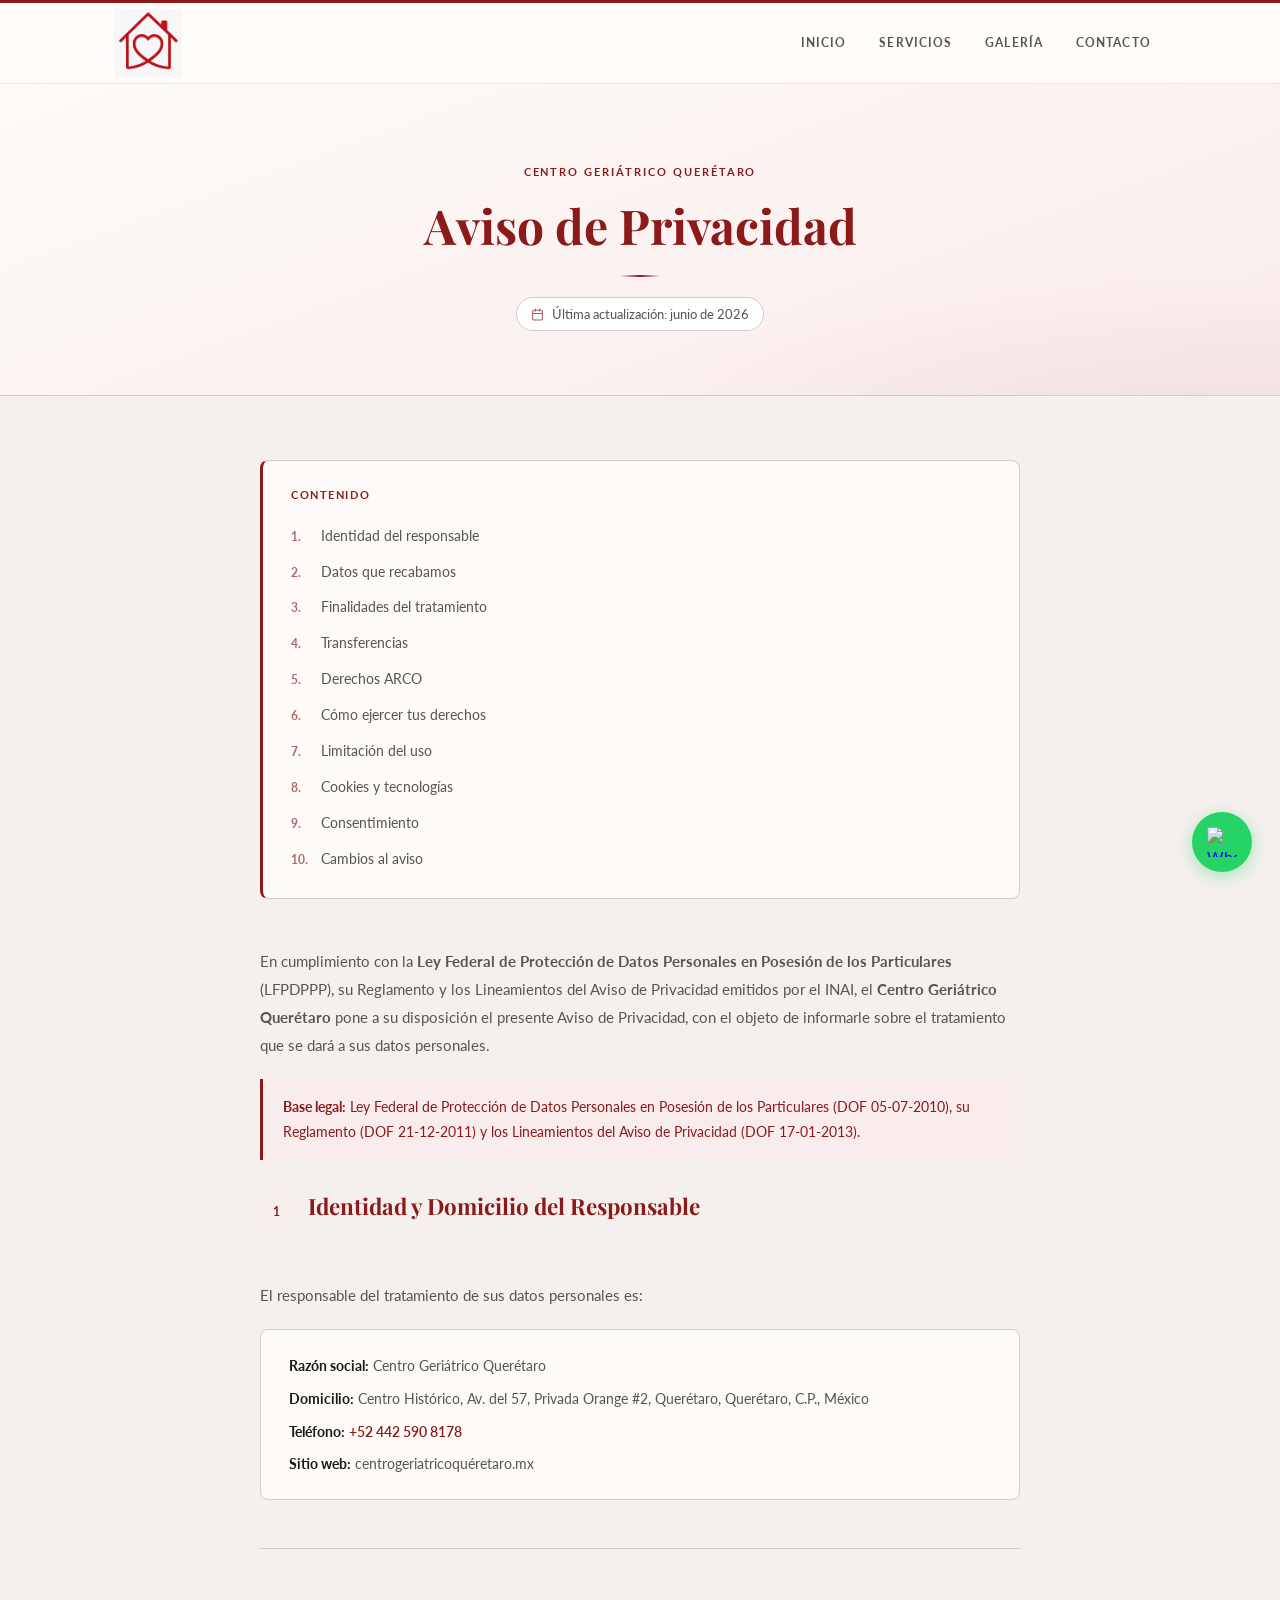
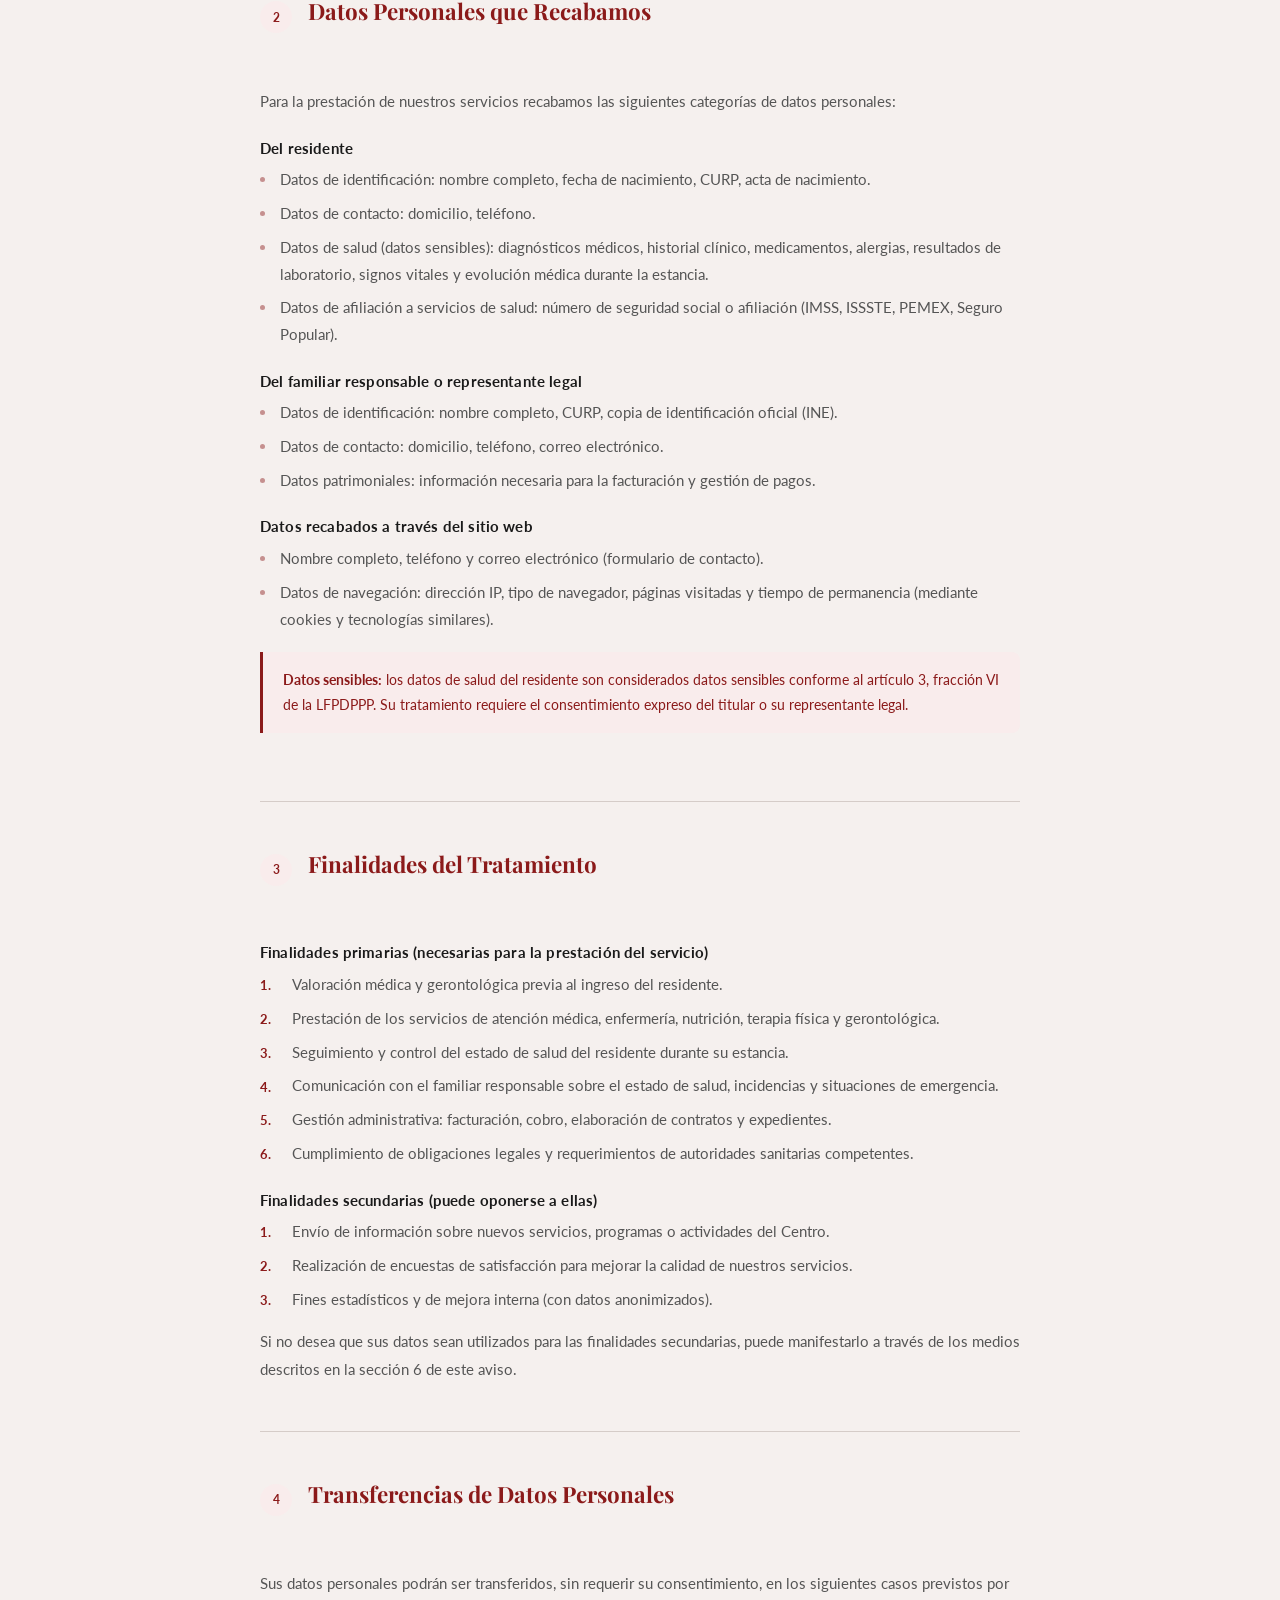
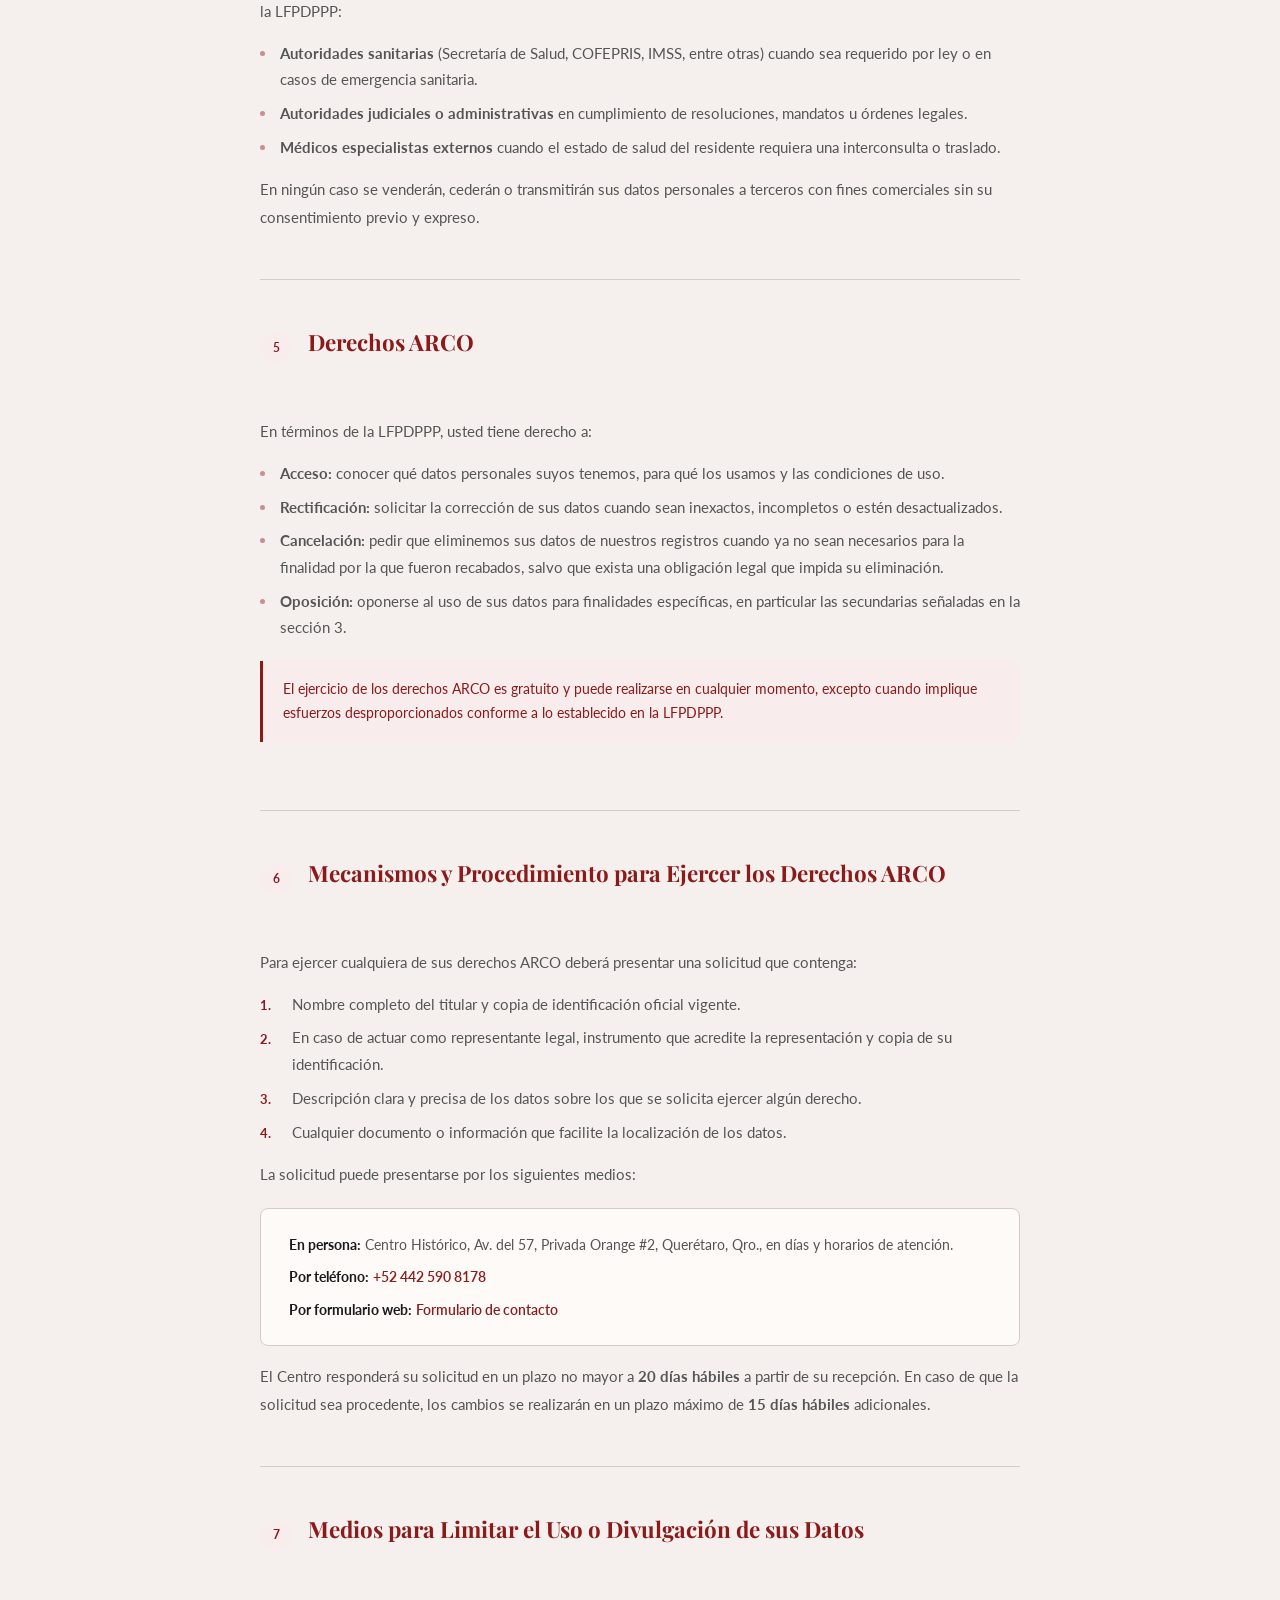
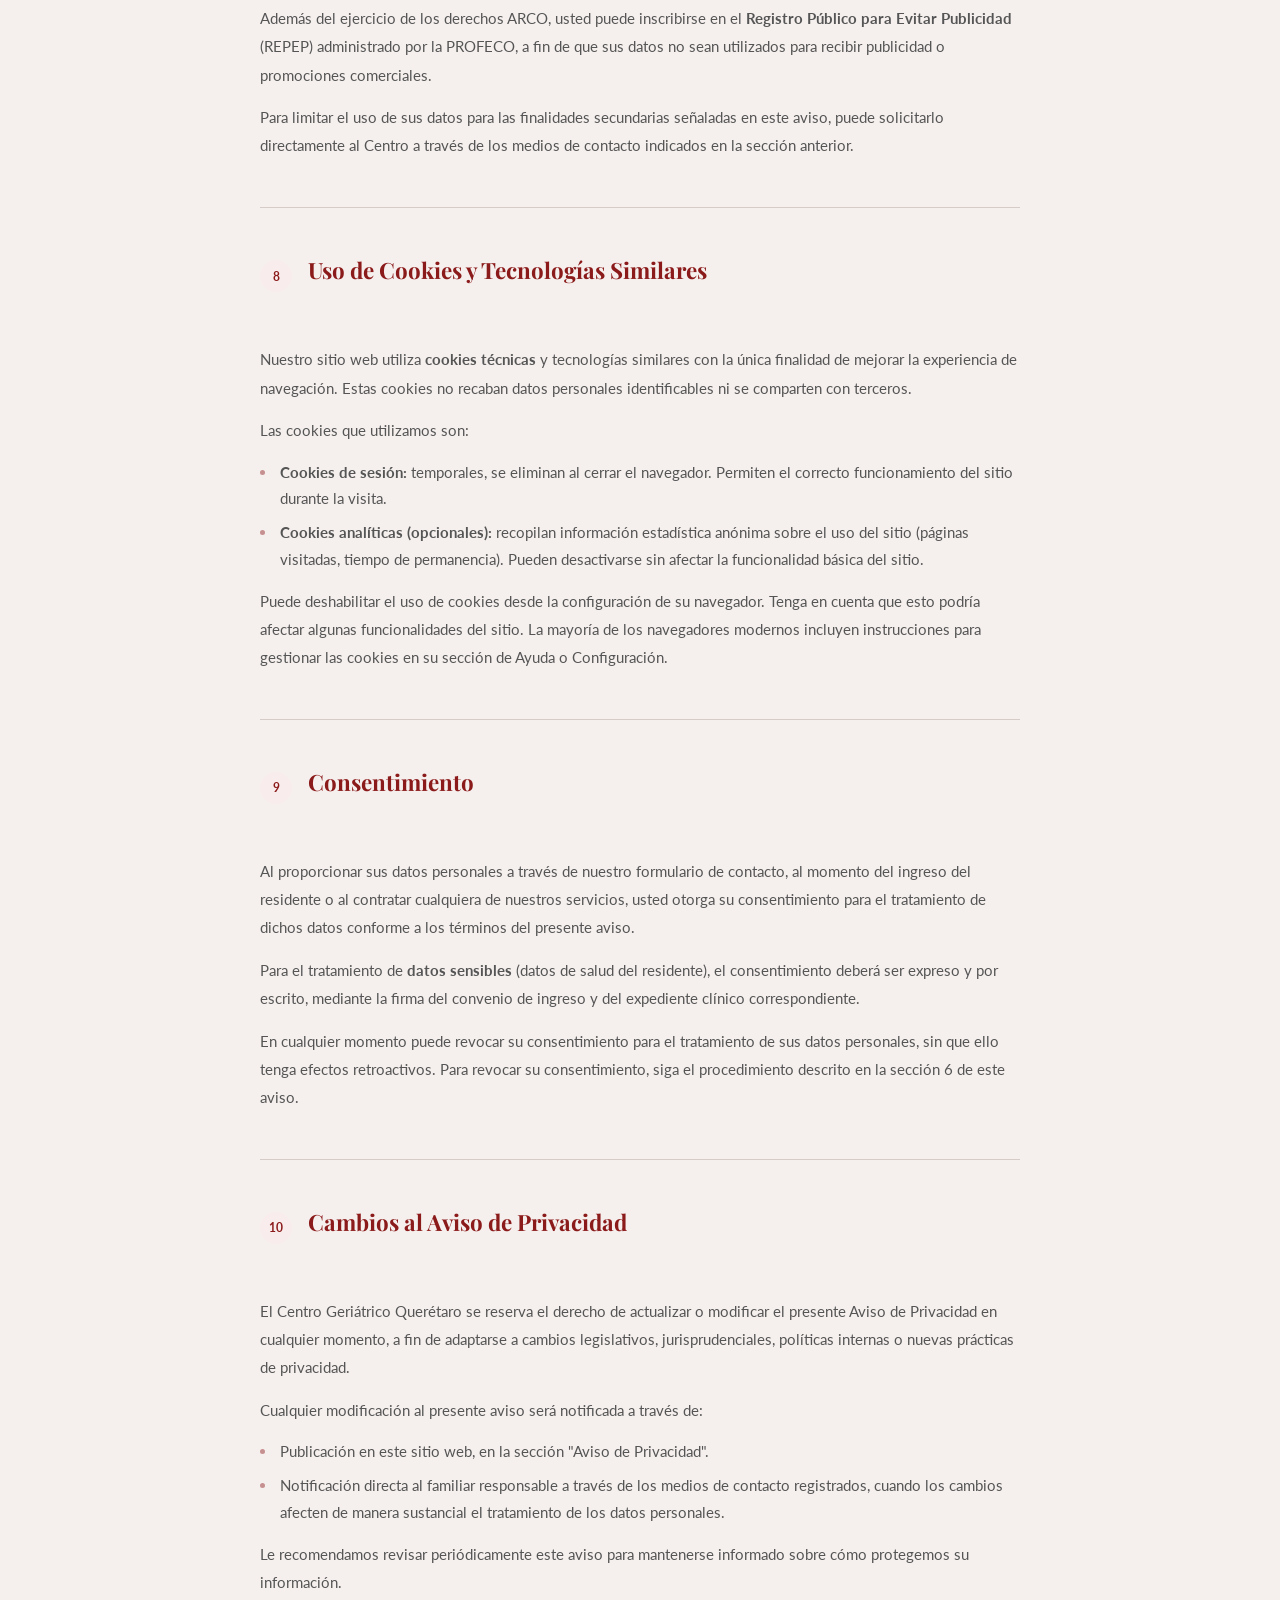
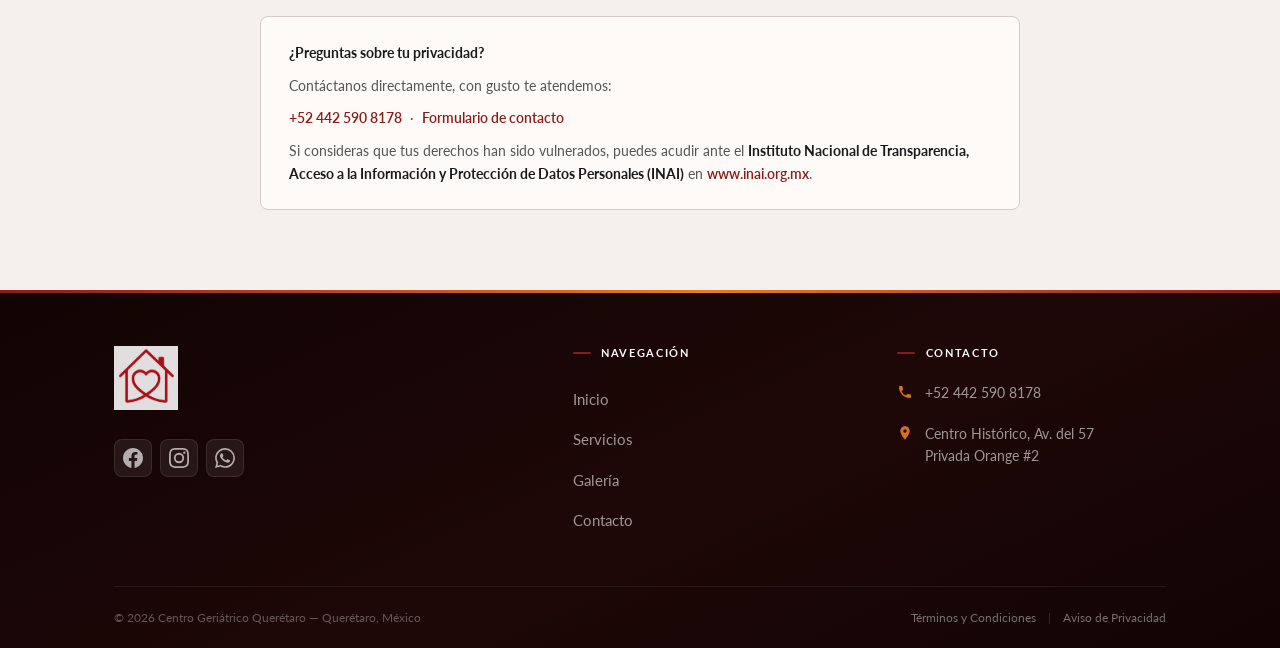
==== aviso-privacidad.html @ 03a0b462 "Segunda versión de página web para CGQ" ====
<!DOCTYPE html>
<html lang="es">
<head>
  <meta charset="UTF-8" />
  <meta name="viewport" content="width=device-width, initial-scale=1.0" />
  <title>Aviso de Privacidad | Centro Geriátrico Querétaro</title>
  <link rel="preconnect" href="https://fonts.googleapis.com">
  <link href="https://fonts.googleapis.com/css2?family=Playfair+Display:wght@400;600;700&family=Lato:wght@300;400;700&display=swap" rel="stylesheet">
  <link rel="stylesheet" href="css/styles.css" />
  <link rel="stylesheet" href="css/legal.css" />
</head>
<body>

  <!-- HEADER -->
  <header class="header">
    <div class="container">
      <a href="index.html" class="nav-logo">
        <img src="img/logo.png" alt="Centro Geriátrico Querétaro" height="68">
      </a>
      <nav class="nav">
        <ul>
          <li><a href="index.html">Inicio</a></li>
          <li><a href="servicios.html">Servicios</a></li>
          <li><a href="galeria.html">Galería</a></li>
          <li><a href="contacto.html">Contacto</a></li>
        </ul>
      </nav>
    </div>
  </header>

  <!-- MAIN -->
  <main>

    <!-- HERO -->
    <section class="legal-hero">
      <p class="legal-hero-eyebrow">Centro Geriátrico Querétaro</p>
      <h1 class="legal-hero-title">Aviso de Privacidad</h1>
      <div class="legal-hero-divider" aria-hidden="true"></div>
      <span class="legal-hero-meta">
        <svg viewBox="0 0 24 24" fill="none" stroke="currentColor" stroke-width="2" stroke-linecap="round" stroke-linejoin="round" width="13" height="13" aria-hidden="true"><rect x="3" y="4" width="18" height="18" rx="2"/><path d="M16 2v4M8 2v4M3 10h18"/></svg>
        Última actualización: junio de 2026
      </span>
    </section>

    <!-- CONTENIDO -->
    <section class="legal-content">
      <div class="legal-container">

        <!-- Tabla de contenidos -->
        <nav class="legal-toc" aria-label="Tabla de contenidos">
          <p class="legal-toc-title">Contenido</p>
          <ol class="legal-toc-list">
            <li><a href="#ap-1"><span class="legal-toc-num">1.</span> Identidad del responsable</a></li>
            <li><a href="#ap-2"><span class="legal-toc-num">2.</span> Datos que recabamos</a></li>
            <li><a href="#ap-3"><span class="legal-toc-num">3.</span> Finalidades del tratamiento</a></li>
            <li><a href="#ap-4"><span class="legal-toc-num">4.</span> Transferencias</a></li>
            <li><a href="#ap-5"><span class="legal-toc-num">5.</span> Derechos ARCO</a></li>
            <li><a href="#ap-6"><span class="legal-toc-num">6.</span> Cómo ejercer tus derechos</a></li>
            <li><a href="#ap-7"><span class="legal-toc-num">7.</span> Limitación del uso</a></li>
            <li><a href="#ap-8"><span class="legal-toc-num">8.</span> Cookies y tecnologías</a></li>
            <li><a href="#ap-9"><span class="legal-toc-num">9.</span> Consentimiento</a></li>
            <li><a href="#ap-10"><span class="legal-toc-num">10.</span> Cambios al aviso</a></li>
          </ol>
        </nav>

        <!-- Introducción -->
        <div class="legal-section" style="border-bottom: none; margin-bottom: 2rem; padding-bottom: 0;">
          <p class="legal-p">En cumplimiento con la <strong>Ley Federal de Protección de Datos Personales en Posesión de los Particulares</strong> (LFPDPPP), su Reglamento y los Lineamientos del Aviso de Privacidad emitidos por el INAI, el <strong>Centro Geriátrico Querétaro</strong> pone a su disposición el presente Aviso de Privacidad, con el objeto de informarle sobre el tratamiento que se dará a sus datos personales.</p>
          <div class="legal-highlight">
            <p><strong>Base legal:</strong> Ley Federal de Protección de Datos Personales en Posesión de los Particulares (DOF 05-07-2010), su Reglamento (DOF 21-12-2011) y los Lineamientos del Aviso de Privacidad (DOF 17-01-2013).</p>
          </div>
        </div>

        <!-- 1. Identidad del responsable -->
        <article class="legal-section" id="ap-1">
          <div class="legal-section-header">
            <span class="legal-section-num" aria-hidden="true">1</span>
            <h2 class="legal-h2">Identidad y Domicilio del Responsable</h2>
          </div>
          <p class="legal-p">El responsable del tratamiento de sus datos personales es:</p>
          <div class="legal-contact-box">
            <p><strong>Razón social:</strong> Centro Geriátrico Querétaro</p>
            <p><strong>Domicilio:</strong> Centro Histórico, Av. del 57, Privada Orange #2, Querétaro, Querétaro, C.P., México</p>
            <p><strong>Teléfono:</strong> <a href="tel:+5214425908178">+52 442 590 8178</a></p>
            <p><strong>Sitio web:</strong> centrogeriatricoquéretaro.mx</p>
          </div>
        </article>

        <!-- 2. Datos que recabamos -->
        <article class="legal-section" id="ap-2">
          <div class="legal-section-header">
            <span class="legal-section-num" aria-hidden="true">2</span>
            <h2 class="legal-h2">Datos Personales que Recabamos</h2>
          </div>
          <p class="legal-p">Para la prestación de nuestros servicios recabamos las siguientes categorías de datos personales:</p>

          <h3 class="legal-h3">Del residente</h3>
          <ul class="legal-ul">
            <li>Datos de identificación: nombre completo, fecha de nacimiento, CURP, acta de nacimiento.</li>
            <li>Datos de contacto: domicilio, teléfono.</li>
            <li>Datos de salud (datos sensibles): diagnósticos médicos, historial clínico, medicamentos, alergias, resultados de laboratorio, signos vitales y evolución médica durante la estancia.</li>
            <li>Datos de afiliación a servicios de salud: número de seguridad social o afiliación (IMSS, ISSSTE, PEMEX, Seguro Popular).</li>
          </ul>

          <h3 class="legal-h3">Del familiar responsable o representante legal</h3>
          <ul class="legal-ul">
            <li>Datos de identificación: nombre completo, CURP, copia de identificación oficial (INE).</li>
            <li>Datos de contacto: domicilio, teléfono, correo electrónico.</li>
            <li>Datos patrimoniales: información necesaria para la facturación y gestión de pagos.</li>
          </ul>

          <h3 class="legal-h3">Datos recabados a través del sitio web</h3>
          <ul class="legal-ul">
            <li>Nombre completo, teléfono y correo electrónico (formulario de contacto).</li>
            <li>Datos de navegación: dirección IP, tipo de navegador, páginas visitadas y tiempo de permanencia (mediante cookies y tecnologías similares).</li>
          </ul>

          <div class="legal-highlight">
            <p><strong>Datos sensibles:</strong> los datos de salud del residente son considerados datos sensibles conforme al artículo 3, fracción VI de la LFPDPPP. Su tratamiento requiere el consentimiento expreso del titular o su representante legal.</p>
          </div>
        </article>

        <!-- 3. Finalidades del tratamiento -->
        <article class="legal-section" id="ap-3">
          <div class="legal-section-header">
            <span class="legal-section-num" aria-hidden="true">3</span>
            <h2 class="legal-h2">Finalidades del Tratamiento</h2>
          </div>
          <h3 class="legal-h3">Finalidades primarias (necesarias para la prestación del servicio)</h3>
          <ol class="legal-ol">
            <li>Valoración médica y gerontológica previa al ingreso del residente.</li>
            <li>Prestación de los servicios de atención médica, enfermería, nutrición, terapia física y gerontológica.</li>
            <li>Seguimiento y control del estado de salud del residente durante su estancia.</li>
            <li>Comunicación con el familiar responsable sobre el estado de salud, incidencias y situaciones de emergencia.</li>
            <li>Gestión administrativa: facturación, cobro, elaboración de contratos y expedientes.</li>
            <li>Cumplimiento de obligaciones legales y requerimientos de autoridades sanitarias competentes.</li>
          </ol>

          <h3 class="legal-h3">Finalidades secundarias (puede oponerse a ellas)</h3>
          <ol class="legal-ol">
            <li>Envío de información sobre nuevos servicios, programas o actividades del Centro.</li>
            <li>Realización de encuestas de satisfacción para mejorar la calidad de nuestros servicios.</li>
            <li>Fines estadísticos y de mejora interna (con datos anonimizados).</li>
          </ol>
          <p class="legal-p">Si no desea que sus datos sean utilizados para las finalidades secundarias, puede manifestarlo a través de los medios descritos en la sección 6 de este aviso.</p>
        </article>

        <!-- 4. Transferencias -->
        <article class="legal-section" id="ap-4">
          <div class="legal-section-header">
            <span class="legal-section-num" aria-hidden="true">4</span>
            <h2 class="legal-h2">Transferencias de Datos Personales</h2>
          </div>
          <p class="legal-p">Sus datos personales podrán ser transferidos, sin requerir su consentimiento, en los siguientes casos previstos por la LFPDPPP:</p>
          <ul class="legal-ul">
            <li><strong>Autoridades sanitarias</strong> (Secretaría de Salud, COFEPRIS, IMSS, entre otras) cuando sea requerido por ley o en casos de emergencia sanitaria.</li>
            <li><strong>Autoridades judiciales o administrativas</strong> en cumplimiento de resoluciones, mandatos u órdenes legales.</li>
            <li><strong>Médicos especialistas externos</strong> cuando el estado de salud del residente requiera una interconsulta o traslado.</li>
          </ul>
          <p class="legal-p">En ningún caso se venderán, cederán o transmitirán sus datos personales a terceros con fines comerciales sin su consentimiento previo y expreso.</p>
        </article>

        <!-- 5. Derechos ARCO -->
        <article class="legal-section" id="ap-5">
          <div class="legal-section-header">
            <span class="legal-section-num" aria-hidden="true">5</span>
            <h2 class="legal-h2">Derechos ARCO</h2>
          </div>
          <p class="legal-p">En términos de la LFPDPPP, usted tiene derecho a:</p>
          <ul class="legal-ul">
            <li><strong>Acceso:</strong> conocer qué datos personales suyos tenemos, para qué los usamos y las condiciones de uso.</li>
            <li><strong>Rectificación:</strong> solicitar la corrección de sus datos cuando sean inexactos, incompletos o estén desactualizados.</li>
            <li><strong>Cancelación:</strong> pedir que eliminemos sus datos de nuestros registros cuando ya no sean necesarios para la finalidad por la que fueron recabados, salvo que exista una obligación legal que impida su eliminación.</li>
            <li><strong>Oposición:</strong> oponerse al uso de sus datos para finalidades específicas, en particular las secundarias señaladas en la sección 3.</li>
          </ul>
          <div class="legal-highlight">
            <p>El ejercicio de los derechos ARCO es gratuito y puede realizarse en cualquier momento, excepto cuando implique esfuerzos desproporcionados conforme a lo establecido en la LFPDPPP.</p>
          </div>
        </article>

        <!-- 6. Cómo ejercer tus derechos -->
        <article class="legal-section" id="ap-6">
          <div class="legal-section-header">
            <span class="legal-section-num" aria-hidden="true">6</span>
            <h2 class="legal-h2">Mecanismos y Procedimiento para Ejercer los Derechos ARCO</h2>
          </div>
          <p class="legal-p">Para ejercer cualquiera de sus derechos ARCO deberá presentar una solicitud que contenga:</p>
          <ol class="legal-ol">
            <li>Nombre completo del titular y copia de identificación oficial vigente.</li>
            <li>En caso de actuar como representante legal, instrumento que acredite la representación y copia de su identificación.</li>
            <li>Descripción clara y precisa de los datos sobre los que se solicita ejercer algún derecho.</li>
            <li>Cualquier documento o información que facilite la localización de los datos.</li>
          </ol>
          <p class="legal-p">La solicitud puede presentarse por los siguientes medios:</p>
          <div class="legal-contact-box">
            <p><strong>En persona:</strong> Centro Histórico, Av. del 57, Privada Orange #2, Querétaro, Qro., en días y horarios de atención.</p>
            <p><strong>Por teléfono:</strong> <a href="tel:+5214425908178">+52 442 590 8178</a></p>
            <p><strong>Por formulario web:</strong> <a href="contacto.html">Formulario de contacto</a></p>
          </div>
          <p class="legal-p" style="margin-top: 1rem;">El Centro responderá su solicitud en un plazo no mayor a <strong>20 días hábiles</strong> a partir de su recepción. En caso de que la solicitud sea procedente, los cambios se realizarán en un plazo máximo de <strong>15 días hábiles</strong> adicionales.</p>
        </article>

        <!-- 7. Limitación del uso -->
        <article class="legal-section" id="ap-7">
          <div class="legal-section-header">
            <span class="legal-section-num" aria-hidden="true">7</span>
            <h2 class="legal-h2">Medios para Limitar el Uso o Divulgación de sus Datos</h2>
          </div>
          <p class="legal-p">Además del ejercicio de los derechos ARCO, usted puede inscribirse en el <strong>Registro Público para Evitar Publicidad</strong> (REPEP) administrado por la PROFECO, a fin de que sus datos no sean utilizados para recibir publicidad o promociones comerciales.</p>
          <p class="legal-p">Para limitar el uso de sus datos para las finalidades secundarias señaladas en este aviso, puede solicitarlo directamente al Centro a través de los medios de contacto indicados en la sección anterior.</p>
        </article>

        <!-- 8. Cookies y tecnologías -->
        <article class="legal-section" id="ap-8">
          <div class="legal-section-header">
            <span class="legal-section-num" aria-hidden="true">8</span>
            <h2 class="legal-h2">Uso de Cookies y Tecnologías Similares</h2>
          </div>
          <p class="legal-p">Nuestro sitio web utiliza <strong>cookies técnicas</strong> y tecnologías similares con la única finalidad de mejorar la experiencia de navegación. Estas cookies no recaban datos personales identificables ni se comparten con terceros.</p>
          <p class="legal-p">Las cookies que utilizamos son:</p>
          <ul class="legal-ul">
            <li><strong>Cookies de sesión:</strong> temporales, se eliminan al cerrar el navegador. Permiten el correcto funcionamiento del sitio durante la visita.</li>
            <li><strong>Cookies analíticas (opcionales):</strong> recopilan información estadística anónima sobre el uso del sitio (páginas visitadas, tiempo de permanencia). Pueden desactivarse sin afectar la funcionalidad básica del sitio.</li>
          </ul>
          <p class="legal-p">Puede deshabilitar el uso de cookies desde la configuración de su navegador. Tenga en cuenta que esto podría afectar algunas funcionalidades del sitio. La mayoría de los navegadores modernos incluyen instrucciones para gestionar las cookies en su sección de Ayuda o Configuración.</p>
        </article>

        <!-- 9. Consentimiento -->
        <article class="legal-section" id="ap-9">
          <div class="legal-section-header">
            <span class="legal-section-num" aria-hidden="true">9</span>
            <h2 class="legal-h2">Consentimiento</h2>
          </div>
          <p class="legal-p">Al proporcionar sus datos personales a través de nuestro formulario de contacto, al momento del ingreso del residente o al contratar cualquiera de nuestros servicios, usted otorga su consentimiento para el tratamiento de dichos datos conforme a los términos del presente aviso.</p>
          <p class="legal-p">Para el tratamiento de <strong>datos sensibles</strong> (datos de salud del residente), el consentimiento deberá ser expreso y por escrito, mediante la firma del convenio de ingreso y del expediente clínico correspondiente.</p>
          <p class="legal-p">En cualquier momento puede revocar su consentimiento para el tratamiento de sus datos personales, sin que ello tenga efectos retroactivos. Para revocar su consentimiento, siga el procedimiento descrito en la sección 6 de este aviso.</p>
        </article>

        <!-- 10. Cambios al aviso -->
        <article class="legal-section" id="ap-10">
          <div class="legal-section-header">
            <span class="legal-section-num" aria-hidden="true">10</span>
            <h2 class="legal-h2">Cambios al Aviso de Privacidad</h2>
          </div>
          <p class="legal-p">El Centro Geriátrico Querétaro se reserva el derecho de actualizar o modificar el presente Aviso de Privacidad en cualquier momento, a fin de adaptarse a cambios legislativos, jurisprudenciales, políticas internas o nuevas prácticas de privacidad.</p>
          <p class="legal-p">Cualquier modificación al presente aviso será notificada a través de:</p>
          <ul class="legal-ul">
            <li>Publicación en este sitio web, en la sección "Aviso de Privacidad".</li>
            <li>Notificación directa al familiar responsable a través de los medios de contacto registrados, cuando los cambios afecten de manera sustancial el tratamiento de los datos personales.</li>
          </ul>
          <p class="legal-p">Le recomendamos revisar periódicamente este aviso para mantenerse informado sobre cómo protegemos su información.</p>
          <div class="legal-contact-box">
            <p><strong>¿Preguntas sobre tu privacidad?</strong></p>
            <p>Contáctanos directamente, con gusto te atendemos:</p>
            <p>
              <a href="tel:+5214425908178">+52 442 590 8178</a> &nbsp;·&nbsp;
              <a href="contacto.html">Formulario de contacto</a>
            </p>
            <p>Si consideras que tus derechos han sido vulnerados, puedes acudir ante el <strong>Instituto Nacional de Transparencia, Acceso a la Información y Protección de Datos Personales (INAI)</strong> en <a href="https://www.inai.org.mx" target="_blank" rel="noopener">www.inai.org.mx</a>.</p>
          </div>
        </article>

      </div>
    </section>

  </main>

  <!-- FOOTER -->
  <footer class="footer">
    <div class="container">
      <div class="footer-grid">

        <!-- Logo y redes sociales -->
        <div class="footer-col footer-brand">
          <a href="index.html" class="footer-logo-link">
            <img src="img/logo.png" alt="Centro Geriátrico Querétaro" height="64">
          </a>
          <div class="footer-social">
            <a href="https://www.facebook.com/people/Centro-Geriatrico-Quer%C3%A9taro/100082821207670/" class="footer-social-link" aria-label="Facebook" target="_blank" rel="noopener">
              <svg viewBox="0 0 24 24" fill="currentColor" width="20" height="20" aria-hidden="true"><path d="M24 12.073c0-6.627-5.373-12-12-12s-12 5.373-12 12c0 5.99 4.388 10.954 10.125 11.854v-8.385H7.078v-3.47h3.047V9.43c0-3.007 1.792-4.669 4.533-4.669 1.312 0 2.686.235 2.686.235v2.953H15.83c-1.491 0-1.956.925-1.956 1.874v2.25h3.328l-.532 3.47h-2.796v8.385C19.612 23.027 24 18.062 24 12.073z"/></svg>
            </a>
            <a href="https://www.instagram.com/centro_geriatrico_qro" class="footer-social-link" aria-label="Instagram" target="_blank" rel="noopener">
              <svg viewBox="0 0 24 24" fill="currentColor" width="20" height="20" aria-hidden="true"><path d="M12 2.163c3.204 0 3.584.012 4.85.07 3.252.148 4.771 1.691 4.919 4.919.058 1.265.069 1.645.069 4.849 0 3.205-.012 3.584-.069 4.849-.149 3.225-1.664 4.771-4.919 4.919-1.266.058-1.644.07-4.85.07-3.204 0-3.584-.012-4.849-.07-3.26-.149-4.771-1.699-4.919-4.92-.058-1.265-.07-1.644-.07-4.849 0-3.204.013-3.583.07-4.849.149-3.227 1.664-4.771 4.919-4.919 1.266-.057 1.645-.069 4.849-.069zM12 0C8.741 0 8.333.014 7.053.072 2.695.272.273 2.69.073 7.052.014 8.333 0 8.741 0 12c0 3.259.014 3.668.072 4.948.2 4.358 2.618 6.78 6.98 6.98C8.333 23.986 8.741 24 12 24c3.259 0 3.668-.014 4.948-.072 4.354-.2 6.782-2.618 6.979-6.98.059-1.28.073-1.689.073-4.948 0-3.259-.014-3.667-.072-4.947-.196-4.354-2.617-6.78-6.979-6.98C15.668.014 15.259 0 12 0zm0 5.838a6.162 6.162 0 100 12.324 6.162 6.162 0 000-12.324zM12 16a4 4 0 110-8 4 4 0 010 8zm6.406-11.845a1.44 1.44 0 100 2.881 1.44 1.44 0 000-2.881z"/></svg>
            </a>
            <a href="https://wa.me/5214425908178" class="footer-social-link" aria-label="WhatsApp" target="_blank" rel="noopener">
              <svg viewBox="0 0 24 24" fill="currentColor" width="20" height="20" aria-hidden="true"><path d="M17.472 14.382c-.297-.149-1.758-.867-2.03-.967-.273-.099-.471-.148-.67.15-.197.297-.767.966-.94 1.164-.173.199-.347.223-.644.075-.297-.15-1.255-.463-2.39-1.475-.883-.788-1.48-1.761-1.653-2.059-.173-.297-.018-.458.13-.606.134-.133.298-.347.446-.52.149-.174.198-.298.298-.497.099-.198.05-.371-.025-.52-.075-.149-.669-1.612-.916-2.207-.242-.579-.487-.5-.669-.51-.173-.008-.371-.01-.57-.01-.198 0-.52.074-.792.372-.272.297-1.04 1.016-1.04 2.479 0 1.462 1.065 2.875 1.213 3.074.149.198 2.096 3.2 5.077 4.487.709.306 1.262.489 1.694.625.712.227 1.36.195 1.871.118.571-.085 1.758-.719 2.006-1.413.248-.694.248-1.289.173-1.413-.074-.124-.272-.198-.57-.347m-5.421 7.403h-.004a9.87 9.87 0 01-5.031-1.378l-.361-.214-3.741.982.998-3.648-.235-.374a9.86 9.86 0 01-1.51-5.26c.001-5.45 4.436-9.884 9.888-9.884 2.64 0 5.122 1.03 6.988 2.898a9.825 9.825 0 012.893 6.994c-.003 5.45-4.437 9.884-9.885 9.884m8.413-18.297A11.815 11.815 0 0012.05 0C5.495 0 .16 5.335.157 11.892c0 2.096.547 4.142 1.588 5.945L.057 24l6.305-1.654a11.882 11.882 0 005.683 1.448h.005c6.554 0 11.89-5.335 11.893-11.893a11.821 11.821 0 00-3.48-8.413z"/></svg>
            </a>
          </div>
        </div>

        <!-- Navegación -->
        <div class="footer-col">
          <h4 class="footer-heading">Navegación</h4>
          <ul class="footer-nav-list">
            <li><a href="index.html">Inicio</a></li>
            <li><a href="servicios.html">Servicios</a></li>
            <li><a href="galeria.html">Galería</a></li>
            <li><a href="contacto.html">Contacto</a></li>
          </ul>
        </div>

        <!-- Contacto -->
        <div class="footer-col">
          <h4 class="footer-heading">Contacto</h4>
          <ul class="footer-contact-list">
            <li>
              <svg viewBox="0 0 24 24" fill="currentColor" width="16" height="16" aria-hidden="true"><path d="M6.62 10.79c1.44 2.83 3.76 5.14 6.59 6.59l2.2-2.2c.27-.27.67-.36 1.02-.24 1.12.37 2.33.57 3.57.57.55 0 1 .45 1 1V20c0 .55-.45 1-1 1-9.39 0-17-7.61-17-17 0-.55.45-1 1-1h3.5c.55 0 1 .45 1 1 0 1.25.2 2.45.57 3.57.11.35.03.74-.25 1.02l-2.2 2.2z"/></svg>
              <a href="tel:+5214425908178">+52 442 590 8178</a>
            </li>
            <li>
              <svg viewBox="0 0 24 24" fill="currentColor" width="16" height="16" aria-hidden="true"><path d="M12 2C8.13 2 5 5.13 5 9c0 5.25 7 13 7 13s7-7.75 7-13c0-3.87-3.13-7-7-7zm0 9.5c-1.38 0-2.5-1.12-2.5-2.5s1.12-2.5 2.5-2.5 2.5 1.12 2.5 2.5-1.12 2.5-2.5 2.5z"/></svg>
              <span>Centro Histórico, Av. del 57<br>Privada Orange #2</span>
            </li>
          </ul>
        </div>

      </div>

      <!-- Barra inferior -->
      <div class="footer-bottom">
        <p>&copy; 2026 Centro Geriátrico Querétaro — Querétaro, México</p>
        <div class="footer-legal">
          <a href="terminos.html">Términos y Condiciones</a>
          <span class="footer-legal-sep">|</span>
          <a href="aviso-privacidad.html">Aviso de Privacidad</a>
        </div>
      </div>

    </div>
  </footer>

  <!-- Botón flotante WhatsApp -->
  <a href="https://wa.me/5214425908178?text=Hola%2C%20me%20gustar%C3%ADa%20recibir%20informaci%C3%B3n%20sobre%20el%20Centro%20Geri%C3%A1trico%20Quer%C3%A9taro"
     class="whatsapp-float"
     target="_blank"
     rel="noopener"
     aria-label="Contactar por WhatsApp">
    <img src="https://upload.wikimedia.org/wikipedia/commons/6/6b/WhatsApp.svg" alt="WhatsApp" width="30" height="30">
  </a>

  <script src="js/main.js"></script>
</body>
</html>
---- css/styles.css ----
/* =====================
   RESET & BASE
   ===================== */
*, *::before, *::after {
  box-sizing: border-box;
  margin: 0;
  padding: 0;
}

:root {
  --color-primary:       #8B1A1A;
  --color-primary-dark:  #6B1212;
  --color-primary-light: #A52020;
  --color-primary-pale:  #F9ECEC;
  --color-black:         #1A1A1A;
  --color-gray-dark:     #555555;
  --color-gray-mid:      #888888;
  --color-gray-light:    #D5CCC8;
  --color-cream:         #F5F0EE;
  --color-white:         #FFFFFF;
  --font-heading:        'Playfair Display', Georgia, serif;
  --font-body:           'Lato', sans-serif;
  --radius-sm:           6px;
  --radius-md:           12px;
  --radius-lg:           20px;
  --shadow-card:         0 4px 20px rgba(139, 26, 26, 0.08);
  --shadow-hover:        0 8px 32px rgba(139, 26, 26, 0.15);
  --transition:          transform 200ms cubic-bezier(0.23, 1, 0.32, 1), box-shadow 200ms ease-out, background-color 180ms ease, color 150ms ease, border-color 150ms ease, opacity 200ms ease;
  --ease-out-quart:      cubic-bezier(0.25, 1, 0.5, 1);
  --ease-out-expo:       cubic-bezier(0.16, 1, 0.3, 1);
}

html {
  scroll-behavior: smooth;
}

body {
  font-family: var(--font-body);
  color: var(--color-black);
  background-color: var(--color-white);
  line-height: 1.7;
  margin: 0;
}

/* =====================
   OVERLAY DE TRANSICIÓN
   ===================== */
#page-overlay {
  position: fixed;
  inset: 0;
  background: var(--color-white);
  z-index: 10000;
  pointer-events: none;
  opacity: 1;
  transition: opacity 0.35s ease;
}

#page-overlay.oculto {
  opacity: 0;
}

h1, h2, h3, h4 {
  font-family: var(--font-heading);
  color: var(--color-black);
  line-height: 1.3;
}

.container {
  max-width: 1100px;
  margin: 0 auto;
  padding: 0 1.5rem;
}

/* =====================
   HEADER / NAVBAR
   ===================== */
.header {
  background: #FFFCFA;
  border-top: 3px solid var(--color-primary);
  position: sticky;
  top: 0;
  z-index: 100;
  box-shadow: 0 1px 0 rgba(26, 8, 8, 0.06);
  transition: box-shadow 280ms ease;
}

.header.header--scrolled {
  box-shadow: 0 4px 28px rgba(26, 8, 8, 0.13);
}

.header .container {
  display: flex;
  align-items: center;
  justify-content: space-between;
  height: 80px;
}

.nav-logo {
  display: flex;
  align-items: center;
  text-decoration: none;
  flex-shrink: 0;
  transition: opacity 180ms ease;
}

.nav-logo:hover {
  opacity: 0.88;
}

.nav ul {
  list-style: none;
  display: flex;
  gap: 0.15rem;
}

.nav a {
  display: block;
  color: var(--color-gray-dark);
  font-weight: 700;
  font-size: 0.78rem;
  letter-spacing: 0.09em;
  text-transform: uppercase;
  text-decoration: none;
  padding: 0.5rem 0.95rem;
  border-radius: var(--radius-sm);
  position: relative;
  transition: color 180ms ease, background-color 180ms ease;
}

.nav a::after {
  content: '';
  position: absolute;
  bottom: 2px;
  left: 0.95rem;
  right: 0.95rem;
  height: 2px;
  background: var(--color-primary);
  border-radius: 1px;
  transform: scaleX(0);
  transform-origin: left center;
  transition: transform 240ms cubic-bezier(0.23, 1, 0.32, 1);
}

.nav a:hover {
  color: var(--color-primary);
  background-color: rgba(139, 26, 26, 0.05);
}

.nav a:hover::after {
  transform: scaleX(0.55);
}

.nav a.active {
  color: var(--color-primary);
  background-color: rgba(139, 26, 26, 0.07);
}

.nav a.active::after {
  transform: scaleX(1);
}

/* =====================
   HERO
   ===================== */
.hero {
  background-color: var(--color-cream);
  background-image: linear-gradient(160deg, rgba(26,26,26,0.55) 0%, rgba(139,26,26,0.38) 100%),
                    url('../img/fondo-hero.png');
  background-attachment: scroll;
  background-size: cover;
  background-position: center;
  padding: 140px 2rem 100px;
  text-align: center;
}

.hero-inner {
  position: relative;
  z-index: 1;
}

.hero-badge {
  display: inline-block;
  background: rgba(255, 255, 255, 0.14);
  border: 1px solid rgba(255, 255, 255, 0.35);
  color: rgba(255, 255, 255, 0.95);
  font-size: 0.75rem;
  font-weight: 700;
  letter-spacing: 0.13em;
  text-transform: uppercase;
  padding: 6px 20px;
  border-radius: 100px;
  margin-bottom: 1.5rem;
  backdrop-filter: blur(4px);
}

.hero h1 {
  color: var(--color-white);
  font-size: clamp(2.2rem, 5.5vw, 4rem);
  font-family: var(--font-heading);
  font-weight: 700;
  margin-bottom: 1.25rem;
  line-height: 1.2;
}

.hero p {
  color: rgba(255, 255, 255, 0.90);
  font-size: 1.15rem;
  max-width: 560px;
  margin: 0 auto 2.25rem;
  line-height: 1.8;
}

.hero-actions {
  display: flex;
  gap: 1rem;
  justify-content: center;
  flex-wrap: wrap;
  margin-bottom: 3rem;
}

.btn-icon {
  vertical-align: middle;
  margin-right: 6px;
  flex-shrink: 0;
}

.btn-ghost {
  display: inline-block;
  padding: 14px 32px;
  border-radius: var(--radius-md);
  font-family: var(--font-body);
  font-weight: 700;
  font-size: 1rem;
  text-decoration: none;
  cursor: pointer;
  background: transparent;
  color: var(--color-white);
  border: 2px solid rgba(255, 255, 255, 0.65);
  transition: var(--transition);
}

.btn-ghost:hover {
  background: rgba(255, 255, 255, 0.12);
  border-color: var(--color-white);
}

@media (hover: hover) and (pointer: fine) {
  .btn-ghost:hover {
    transform: translateY(-2px);
  }
}

.btn-ghost:active {
  transform: scale(0.97);
  transition: transform 100ms ease-out;
}

.hero-stats {
  display: flex;
  align-items: center;
  justify-content: center;
  gap: 2.5rem;
  flex-wrap: wrap;
  background: rgba(255, 255, 255, 0.10);
  border: 1px solid rgba(255, 255, 255, 0.20);
  border-radius: var(--radius-lg);
  padding: 1.25rem 2.5rem;
  backdrop-filter: blur(8px);
  max-width: 580px;
  margin: 0 auto;
}

.hero-stat {
  display: flex;
  flex-direction: column;
  align-items: center;
  gap: 0.2rem;
}

.hero-stat strong {
  color: var(--color-white);
  font-family: var(--font-heading);
  font-size: 1.8rem;
  font-weight: 700;
  line-height: 1;
}

.hero-stat span {
  color: rgba(255, 255, 255, 0.78);
  font-size: 0.75rem;
  text-transform: uppercase;
  letter-spacing: 0.07em;
  text-align: center;
}

.hero-stat-sep {
  width: 1px;
  height: 40px;
  background: rgba(255, 255, 255, 0.28);
  flex-shrink: 0;
}

/* =====================
   HERO ENTRANCE
   ===================== */
@keyframes heroUp {
  from { opacity: 0; transform: translateY(20px); }
  to   { opacity: 1; transform: none; }
}

.hero-badge {
  animation: heroUp 0.6s var(--ease-out-expo) 0ms both;
}

.hero h1 {
  animation: heroUp 0.65s var(--ease-out-expo) 80ms both;
}

.hero p {
  animation: heroUp 0.65s var(--ease-out-expo) 160ms both;
}

.hero-actions {
  animation: heroUp 0.6s var(--ease-out-expo) 240ms both;
}

.hero-stats {
  animation: heroUp 0.6s var(--ease-out-expo) 320ms both;
}

/* =====================
   SERVICE CARDS STAGGER
   ===================== */
.servicios .cards.cards-animate .card {
  animation: heroUp 0.55s var(--ease-out-expo) calc(var(--card-i, 0) * 80ms) both;
}

/* =====================
   BUTTONS
   ===================== */
.btn {
  display: inline-block;
  padding: 14px 32px;
  border-radius: var(--radius-md);
  font-family: var(--font-body);
  font-weight: 700;
  font-size: 1rem;
  text-decoration: none;
  cursor: pointer;
  border: none;
  transition: var(--transition);
}

.btn-primary,
button[type="submit"] {
  background: var(--color-primary);
  color: var(--color-white);
  border: none;
  border-radius: var(--radius-md);
  padding: 14px 32px;
  font-family: var(--font-body);
  font-weight: 700;
  font-size: 1rem;
  cursor: pointer;
  transition: var(--transition);
  text-decoration: none;
  display: inline-block;
}

.btn-primary:hover,
button[type="submit"]:hover {
  background: var(--color-primary-dark);
  box-shadow: var(--shadow-hover);
}

@media (hover: hover) and (pointer: fine) {
  .btn-primary:hover,
  button[type="submit"]:hover {
    transform: translateY(-2px);
  }
}

.btn-primary:active,
button[type="submit"]:active {
  transform: scale(0.97);
  transition: transform 100ms ease-out;
}

.btn-secondary {
  background-color: transparent;
  color: var(--color-primary);
  border: 2px solid var(--color-primary);
  margin-left: 0.75rem;
}

.btn-secondary:hover {
  background-color: var(--color-primary);
  color: var(--color-white);
  transform: translateY(-2px);
}

.btn-whatsapp {
  background-color: #25D366;
  color: var(--color-white);
}

.btn-whatsapp:hover {
  background-color: #1DA851;
  transform: translateY(-2px);
}

/* =====================
   SECCIONES ALTERNAS
   ===================== */
section {
  padding: 64px 2rem;
}

section:nth-child(even) {
  background-color: var(--color-cream);
}

section:nth-child(odd) {
  background-color: var(--color-white);
}

section h2 {
  font-size: clamp(1.6rem, 3vw, 2.4rem);
  color: var(--color-primary);
  text-align: center;
  margin-bottom: 2.5rem;
  font-family: var(--font-heading);
}

section h2.section-title {
  margin-bottom: 0.6rem;
}

.section-title {
  font-size: clamp(1.6rem, 3vw, 2.4rem);
  color: var(--color-primary);
  font-family: var(--font-heading);
  text-align: center;
  margin-bottom: 0.6rem;
  position: relative;
}

.section-title::after {
  content: '';
  display: block;
  width: 52px;
  height: 3px;
  background: var(--color-primary);
  opacity: 0.45;
  border-radius: 2px;
  margin: 0.7rem auto 0;
}

.section-subtitle {
  text-align: center;
  color: var(--color-gray-mid);
  font-size: 0.95rem;
  letter-spacing: 0.02em;
  margin-bottom: 2.5rem;
}

/* =====================
   SERVICIOS
   ===================== */
.cards {
  display: grid;
  grid-template-columns: repeat(auto-fit, minmax(220px, 1fr));
  gap: 1.5rem;
}

.card,
.service-card {
  background: var(--color-white);
  border-radius: var(--radius-lg);
  border: 1px solid var(--color-gray-light);
  border-top: 3px solid var(--color-primary);
  box-shadow: var(--shadow-card);
  padding: 2rem 1.75rem;
  text-align: center;
  transition: var(--transition);
}

.card:hover,
.service-card:hover {
  border-color: var(--color-primary-light);
  border-top-color: var(--color-primary);
  box-shadow: var(--shadow-hover);
}

@media (hover: hover) and (pointer: fine) {
  .card:hover,
  .service-card:hover {
    transform: translateY(-5px);
  }
}

.card:active,
.service-card:active {
  transform: scale(0.98);
  transition: transform 100ms ease-out;
}

.card-icon {
  display: flex;
  align-items: center;
  justify-content: center;
  width: 64px;
  height: 64px;
  border-radius: 50%;
  background: var(--color-primary-pale);
  color: var(--color-primary);
  margin: 0 auto 1.25rem;
  flex-shrink: 0;
}

.card h3,
.service-card h3 {
  color: var(--color-primary);
  font-family: var(--font-heading);
  margin-bottom: 0.6rem;
  font-size: 1.15rem;
}

.card p,
.service-card p {
  color: var(--color-gray-dark);
  font-size: 0.95rem;
  line-height: 1.7;
}

/* =====================
   CARRUSELES
   ===================== */
.carruseles-wrapper {
  display: flex;
  gap: 2.5rem;
  align-items: flex-start;
}

.carrusel {
  flex: 1;
  min-width: 0;
}

.carrusel-titulo {
  color: var(--color-primary);
  font-family: var(--font-heading);
  font-size: 1.4rem;
  text-align: center;
  margin-bottom: 1rem;
}

.carrusel-track-wrapper {
  display: flex;
  align-items: center;
  gap: 0.75rem;
}

.carrusel-track {
  position: relative;
  flex: 1;
  aspect-ratio: 4 / 3;
  overflow: hidden;
  border-radius: var(--radius-md);
  background: var(--color-gray-light);
}

.carrusel-slide {
  position: absolute;
  inset: 0;
  width: 100%;
  height: 100%;
  object-fit: cover;
  opacity: 0;
  transition: opacity 0.6s ease;
  pointer-events: none;
}

.carrusel-slide.active {
  opacity: 1;
}

.carrusel-btn {
  flex-shrink: 0;
  width: 40px;
  height: 40px;
  border-radius: 50%;
  border: none;
  background: var(--color-primary);
  color: var(--color-white);
  font-size: 1.6rem;
  line-height: 1;
  cursor: pointer;
  display: flex;
  align-items: center;
  justify-content: center;
  transition: var(--transition);
}

.carrusel-btn:hover {
  background: var(--color-primary-dark);
  transform: scale(1.08);
}

.carrusel-dots {
  display: flex;
  justify-content: center;
  gap: 0.5rem;
  margin-top: 1rem;
}

.carrusel-dot {
  width: 10px;
  height: 10px;
  border-radius: 50%;
  background: var(--color-gray-light);
  cursor: pointer;
  transition: var(--transition);
}

.carrusel-dot.active {
  background: var(--color-primary);
  transform: scale(1.2);
}

@media (max-width: 768px) {
  .carruseles-wrapper {
    flex-direction: column;
  }

  .carrusel {
    width: 100%;
  }
}

/* =====================
   NOSOTROS
   ===================== */
.nosotros {
  text-align: center;
}

.nosotros-grid {
  display: grid;
  grid-template-columns: 1fr 1fr;
  gap: 4rem;
  align-items: center;
  text-align: left;
  margin-top: 0.5rem;
}

.nosotros-text p {
  color: var(--color-gray-dark);
  font-size: 1.05rem;
  line-height: 1.85;
  margin-bottom: 1rem;
}

.nosotros-text p:last-of-type {
  margin-bottom: 0;
}

.nosotros-cta {
  margin-top: 1.75rem;
  display: inline-block;
}

.nosotros-stats-grid {
  display: grid;
  grid-template-columns: 1fr 1fr;
  gap: 1.25rem;
}

.nosotros-stat {
  background: var(--color-white);
  border: 1px solid var(--color-gray-light);
  border-top: 3px solid var(--color-primary);
  border-radius: var(--radius-md);
  padding: 1.5rem 1rem;
  text-align: center;
  box-shadow: var(--shadow-card);
  transition: var(--transition);
}

.nosotros-stat:hover {
  box-shadow: var(--shadow-hover);
  transform: translateY(-3px);
}

.nosotros-stat strong {
  display: block;
  font-family: var(--font-heading);
  font-size: 2.1rem;
  color: var(--color-primary);
  line-height: 1;
  margin-bottom: 0.4rem;
}

.nosotros-stat span {
  color: var(--color-gray-dark);
  font-size: 0.82rem;
  line-height: 1.5;
  text-transform: uppercase;
  letter-spacing: 0.04em;
}

/* =====================
   CONTACTO
   ===================== */
.form {
  max-width: 600px;
  margin: 0 auto;
  display: flex;
  flex-direction: column;
  gap: 1.25rem;
}

.form-group {
  display: flex;
  flex-direction: column;
  gap: 0.4rem;
}

.form-group label {
  font-weight: 700;
  font-size: 0.9rem;
  color: var(--color-black);
}

input,
textarea,
select {
  width: 100%;
  padding: 12px 16px;
  border: 1.5px solid var(--color-gray-light);
  border-radius: var(--radius-sm);
  font-family: var(--font-body);
  font-size: 1rem;
  transition: var(--transition);
  box-sizing: border-box;
}

input:focus,
textarea:focus {
  border-color: var(--color-primary);
  outline: none;
  box-shadow: 0 0 0 3px rgba(139, 26, 26, 0.12);
}

.form-respuesta {
  max-width: 600px;
  margin: 1rem auto 0;
  padding: 1rem;
  border-radius: var(--radius-sm);
  text-align: center;
  font-weight: 600;
}

.form-respuesta.exito {
  background-color: #d4edda;
  color: #155724;
}

.form-respuesta.error {
  background-color: #f8d7da;
  color: #721c24;
}

.whatsapp-cta {
  max-width: 600px;
  margin: 2.5rem auto 0;
  text-align: center;
}

.whatsapp-cta p {
  margin-bottom: 0.75rem;
  color: var(--color-gray-mid);
}

/* =====================
   BOTÓN FLOTANTE WHATSAPP
   ===================== */
@keyframes waPulse {
  0%   { box-shadow: 0 4px 16px rgba(37, 211, 102, 0.4), 0 0 0 0   rgba(37, 211, 102, 0.45); }
  60%  { box-shadow: 0 4px 16px rgba(37, 211, 102, 0.4), 0 0 0 14px rgba(37, 211, 102, 0);   }
  100% { box-shadow: 0 4px 16px rgba(37, 211, 102, 0.4), 0 0 0 0   rgba(37, 211, 102, 0);    }
}

.whatsapp-float {
  position: fixed;
  bottom: 28px;
  right: 28px;
  background: #25D366;
  border-radius: 50%;
  width: 60px;
  height: 60px;
  display: flex;
  align-items: center;
  justify-content: center;
  box-shadow: 0 4px 16px rgba(37, 211, 102, 0.4);
  transition: var(--transition);
  z-index: 10001;
  text-decoration: none;
  animation: waPulse 3s var(--ease-out-quart) 2.5s infinite;
}

.whatsapp-float:hover {
  box-shadow: 0 8px 24px rgba(37, 211, 102, 0.5);
}

@media (hover: hover) and (pointer: fine) {
  .whatsapp-float:hover {
    transform: scale(1.08);
  }
}

/* =====================
   FOOTER
   ===================== */
.footer {
  background: linear-gradient(155deg, #120404 0%, #1E0707 55%, #120404 100%);
  color: rgba(255, 255, 255, 0.72);
  font-family: var(--font-body);
  position: relative;
}

.footer::before {
  content: '';
  position: absolute;
  top: 0;
  left: 0;
  right: 0;
  height: 3px;
  background: linear-gradient(90deg, var(--color-primary) 0%, #E67E22 55%, var(--color-primary) 100%);
}

.footer .container {
  padding-top: 3.5rem;
  padding-bottom: 0;
}

.footer-grid {
  display: grid;
  grid-template-columns: 1.5fr 1fr 1fr;
  gap: 3.5rem;
  padding-bottom: 3rem;
  border-bottom: 1px solid rgba(255, 255, 255, 0.08);
}

.footer-brand {
  display: flex;
  flex-direction: column;
  gap: 1.4rem;
}

.footer-logo-link {
  display: inline-block;
  opacity: 0.90;
  transition: opacity 200ms ease;
}

.footer-logo-link:hover {
  opacity: 1;
}

.footer-social {
  display: flex;
  gap: 0.5rem;
}

.footer-social-link {
  display: flex;
  align-items: center;
  justify-content: center;
  width: 38px;
  height: 38px;
  border-radius: 8px;
  background: rgba(255, 255, 255, 0.07);
  border: 1px solid rgba(255, 255, 255, 0.09);
  color: rgba(255, 255, 255, 0.65);
  text-decoration: none;
  transition: background 200ms ease, color 200ms ease, border-color 200ms ease, transform 220ms cubic-bezier(0.23, 1, 0.32, 1);
}

.footer-social-link:hover {
  background: var(--color-primary);
  border-color: var(--color-primary);
  color: var(--color-white);
  transform: translateY(-3px);
}

.footer-heading {
  font-family: var(--font-body);
  color: var(--color-white);
  font-size: 0.68rem;
  font-weight: 700;
  letter-spacing: 0.15em;
  text-transform: uppercase;
  margin-bottom: 1.4rem;
  display: flex;
  align-items: center;
  gap: 0.65rem;
}

.footer-heading::before {
  content: '';
  display: inline-block;
  width: 18px;
  height: 2px;
  background: var(--color-primary);
  border-radius: 1px;
  flex-shrink: 0;
}

.footer-nav-list {
  list-style: none;
  display: flex;
  flex-direction: column;
  gap: 0.35rem;
}

.footer-nav-list a {
  color: rgba(255, 255, 255, 0.58);
  text-decoration: none;
  font-size: 0.92rem;
  display: flex;
  align-items: center;
  gap: 0;
  padding: 0.3rem 0;
  transition: color 180ms ease;
  overflow: hidden;
}

.footer-nav-list a::before {
  content: '';
  display: inline-block;
  width: 0;
  height: 1.5px;
  background: var(--color-primary-light);
  border-radius: 1px;
  flex-shrink: 0;
  transition: width 220ms cubic-bezier(0.23, 1, 0.32, 1), margin-right 220ms cubic-bezier(0.23, 1, 0.32, 1);
  margin-right: 0;
}

.footer-nav-list a:hover {
  color: rgba(255, 255, 255, 0.95);
}

.footer-nav-list a:hover::before {
  width: 14px;
  margin-right: 0.5rem;
}

.footer-contact-list {
  list-style: none;
  display: flex;
  flex-direction: column;
  gap: 1.1rem;
}

.footer-contact-list li {
  display: flex;
  align-items: flex-start;
  gap: 0.75rem;
  font-size: 0.88rem;
  line-height: 1.6;
  color: rgba(255, 255, 255, 0.58);
}

.footer-contact-list svg {
  flex-shrink: 0;
  margin-top: 2px;
  color: #E67E22;
  opacity: 0.90;
}

.footer-contact-list a {
  color: rgba(255, 255, 255, 0.58);
  text-decoration: none;
  transition: color 180ms ease;
}

.footer-contact-list a:hover {
  color: rgba(255, 255, 255, 0.95);
}

.footer-bottom {
  display: flex;
  align-items: center;
  justify-content: space-between;
  padding: 1.25rem 0;
  font-size: 0.78rem;
  color: rgba(255, 255, 255, 0.32);
  gap: 1rem;
  flex-wrap: wrap;
}

.footer-legal {
  display: flex;
  align-items: center;
  gap: 0.75rem;
}

.footer-legal a {
  color: rgba(255, 255, 255, 0.42);
  text-decoration: none;
  transition: color 180ms ease;
}

.footer-legal a:hover {
  color: rgba(255, 255, 255, 0.85);
}

.footer-legal-sep {
  color: rgba(255, 255, 255, 0.16);
}

@media (max-width: 768px) {
  .footer-grid {
    grid-template-columns: 1fr;
    gap: 2.25rem;
  }

  .footer-bottom {
    flex-direction: column;
    text-align: center;
  }
}

/* =====================
   RESPONSIVE
   ===================== */
@media (max-width: 768px) {
  .nosotros-grid {
    grid-template-columns: 1fr;
    gap: 2.5rem;
    text-align: center;
  }

  .nosotros-text p {
    text-align: left;
  }

  .nosotros-cta {
    display: block;
    text-align: center;
  }
}

@media (max-width: 640px) {
  .header .container {
    flex-direction: column;
    height: auto;
    padding: 0.85rem 1.5rem;
    gap: 0.6rem;
  }

  .nav ul {
    gap: 0;
    flex-wrap: wrap;
    justify-content: center;
  }

  .nav a {
    font-size: 0.72rem;
    padding: 0.45rem 0.75rem;
  }

  .nav a::after {
    left: 0.75rem;
    right: 0.75rem;
  }

  .hero {
    padding: 80px 1.5rem 60px;
  }

  .hero-stats {
    gap: 1.25rem;
    padding: 1rem 1.5rem;
  }

  .hero-stat-sep {
    display: none;
  }

  .hero-stats {
    flex-direction: row;
    justify-content: space-around;
  }

  .btn-secondary {
    display: none;
  }

  .whatsapp-float {
    bottom: 20px;
    right: 20px;
    width: 52px;
    height: 52px;
  }
}

/* =====================
   REDUCED MOTION
   ===================== */
@media (prefers-reduced-motion: reduce) {
  .btn-primary,
  button[type="submit"],
  .btn-ghost,
  .card,
  .service-card,
  .nosotros-stat,
  .whatsapp-float,
  .footer-social-link,
  .carrusel-btn {
    transition: background-color 150ms ease, color 150ms ease, border-color 150ms ease, box-shadow 150ms ease;
  }

  .nav a::after,
  .footer-nav-list a::before {
    transition: none;
  }

  .footer-social-link:hover,
  .nav-logo:hover {
    transform: none;
  }

  .btn-primary:active,
  button[type="submit"]:active,
  .btn-ghost:active,
  .card:active,
  .service-card:active {
    transform: none;
  }

  .hero-badge,
  .hero h1,
  .hero p,
  .hero-actions,
  .hero-stats,
  .servicios .cards.cards-animate .card,
  .whatsapp-float {
    animation: none;
  }
}
---- css/legal.css ----
/* =====================
   LEGAL — Variables
   ===================== */
:root {
  --legal-max:     760px;
  --legal-radius:  8px;
}

/* =====================
   HERO
   ===================== */
.legal-hero {
  background-color: #FDFAF8;
  background-image:
    radial-gradient(ellipse 70% 80% at 92% 110%, rgba(139, 26, 26, 0.06) 0%, transparent 60%),
    linear-gradient(160deg, #FDFAF8 0%, #F9ECEC 100%);
  padding: 80px 2rem 64px;
  text-align: center;
  border-bottom: 1px solid var(--color-gray-light);
}

.legal-hero-eyebrow {
  font-family: var(--font-body);
  font-size: 0.68rem;
  font-weight: 700;
  letter-spacing: 0.18em;
  text-transform: uppercase;
  color: var(--color-primary);
  opacity: 0.70;
  margin-bottom: 1rem;
}

.legal-hero-title {
  font-family: var(--font-heading);
  font-size: clamp(2rem, 4.5vw, 3rem);
  color: var(--color-primary);
  font-weight: 700;
  line-height: 1.2;
  margin-bottom: 1.25rem;
}

.legal-hero-divider {
  width: 40px;
  height: 2px;
  background: linear-gradient(90deg, transparent, var(--color-primary), transparent);
  margin: 0 auto 1.25rem;
  border-radius: 1px;
}

.legal-hero-meta {
  display: inline-flex;
  align-items: center;
  gap: 0.5rem;
  font-family: var(--font-body);
  font-size: 0.82rem;
  color: var(--color-gray-dark);
  background: var(--color-white);
  border: 1px solid var(--color-gray-light);
  border-radius: 100px;
  padding: 5px 14px;
}

.legal-hero-meta svg {
  flex-shrink: 0;
  color: var(--color-primary);
  opacity: 0.70;
}

/* =====================
   CONTENIDO
   ===================== */
.legal-content {
  background-color: var(--color-white);
  padding: 64px 2rem 80px;
}

.legal-container {
  max-width: var(--legal-max);
  margin: 0 auto;
}

/* =====================
   TABLA DE CONTENIDOS
   ===================== */
.legal-toc {
  background: #FDFAF8;
  border: 1px solid var(--color-gray-light);
  border-left: 3px solid var(--color-primary);
  border-radius: var(--legal-radius);
  padding: 1.5rem 1.75rem;
  margin-bottom: 3rem;
}

.legal-toc-title {
  font-family: var(--font-body);
  font-size: 0.70rem;
  font-weight: 700;
  letter-spacing: 0.14em;
  text-transform: uppercase;
  color: var(--color-primary);
  margin-bottom: 1rem;
}

.legal-toc-list {
  list-style: none;
  padding: 0;
  display: flex;
  flex-direction: column;
  gap: 0.35rem;
  columns: 2;
  column-gap: 2rem;
}

@media (max-width: 560px) {
  .legal-toc-list {
    columns: 1;
  }
}

.legal-toc-list li {
  break-inside: avoid;
}

.legal-toc-list a {
  font-family: var(--font-body);
  font-size: 0.88rem;
  color: var(--color-gray-dark);
  text-decoration: none;
  display: flex;
  align-items: baseline;
  gap: 0.5rem;
  padding: 0.2rem 0;
  transition: color 180ms ease;
}

.legal-toc-list a:hover {
  color: var(--color-primary);
}

.legal-toc-num {
  font-size: 0.72rem;
  font-weight: 700;
  color: var(--color-primary);
  opacity: 0.65;
  min-width: 1.4rem;
  flex-shrink: 0;
}

/* =====================
   SECCIONES
   ===================== */
.legal-section {
  margin-bottom: 3rem;
  padding-bottom: 3rem;
  border-bottom: 1px solid var(--color-gray-light);
}

.legal-section:last-child {
  border-bottom: none;
  margin-bottom: 0;
  padding-bottom: 0;
}

.legal-section-header {
  display: flex;
  align-items: flex-start;
  gap: 1rem;
  margin-bottom: 1.25rem;
}

.legal-section-num {
  flex-shrink: 0;
  width: 32px;
  height: 32px;
  border-radius: 50%;
  background: var(--color-primary-pale);
  color: var(--color-primary);
  font-family: var(--font-body);
  font-size: 0.72rem;
  font-weight: 700;
  display: flex;
  align-items: center;
  justify-content: center;
  margin-top: 4px;
}

.legal-h2 {
  font-family: var(--font-heading);
  font-size: clamp(1.15rem, 2.5vw, 1.4rem);
  color: var(--color-primary);
  font-weight: 700;
  line-height: 1.3;
}

.legal-h3 {
  font-family: var(--font-body);
  font-size: 0.95rem;
  font-weight: 700;
  color: var(--color-black);
  margin-top: 1.5rem;
  margin-bottom: 0.5rem;
  letter-spacing: 0.01em;
}

.legal-p {
  font-family: var(--font-body);
  font-size: 0.95rem;
  color: var(--color-gray-dark);
  line-height: 1.85;
  margin-bottom: 0.9rem;
}

.legal-p:last-child {
  margin-bottom: 0;
}

.legal-ul,
.legal-ol {
  padding-left: 1.25rem;
  margin-bottom: 0.9rem;
  display: flex;
  flex-direction: column;
  gap: 0.45rem;
}

.legal-ul {
  list-style: none;
  padding-left: 0;
}

.legal-ul li {
  font-family: var(--font-body);
  font-size: 0.95rem;
  color: var(--color-gray-dark);
  line-height: 1.75;
  padding-left: 1.25rem;
  position: relative;
}

.legal-ul li::before {
  content: '';
  position: absolute;
  left: 0;
  top: 0.72em;
  width: 5px;
  height: 5px;
  border-radius: 50%;
  background: var(--color-primary);
  opacity: 0.45;
}

.legal-ol {
  list-style: none;
  padding-left: 0;
  counter-reset: legal-ol;
}

.legal-ol li {
  font-family: var(--font-body);
  font-size: 0.95rem;
  color: var(--color-gray-dark);
  line-height: 1.75;
  padding-left: 2rem;
  position: relative;
  counter-increment: legal-ol;
}

.legal-ol li::before {
  content: counter(legal-ol) ".";
  position: absolute;
  left: 0;
  color: var(--color-primary);
  font-weight: 700;
  font-size: 0.80rem;
  top: 0.25em;
  min-width: 1.5rem;
}

/* =====================
   CALLOUT / HIGHLIGHT
   ===================== */
.legal-highlight {
  background: var(--color-primary-pale);
  border-left: 3px solid var(--color-primary);
  border-radius: 0 var(--legal-radius) var(--legal-radius) 0;
  padding: 1rem 1.25rem;
  margin: 1.25rem 0;
}

.legal-highlight p {
  font-family: var(--font-body);
  font-size: 0.90rem;
  color: var(--color-primary);
  line-height: 1.7;
  margin: 0;
}

.legal-highlight strong {
  font-weight: 700;
}

/* =====================
   CUADRO DE CONTACTO
   ===================== */
.legal-contact-box {
  background: #FDFAF8;
  border: 1px solid var(--color-gray-light);
  border-radius: var(--legal-radius);
  padding: 1.5rem 1.75rem;
  margin-top: 1.25rem;
  display: flex;
  flex-direction: column;
  gap: 0.6rem;
}

.legal-contact-box p {
  font-size: 0.90rem;
  color: var(--color-gray-dark);
  line-height: 1.6;
  margin: 0;
}

.legal-contact-box strong {
  color: var(--color-black);
  font-weight: 700;
}

.legal-contact-box a {
  color: var(--color-primary);
  text-decoration: none;
  font-weight: 600;
  transition: color 180ms ease;
}

.legal-contact-box a:hover {
  color: var(--color-primary-dark);
  text-decoration: underline;
}

/* =====================
   RESPONSIVE
   ===================== */
@media (max-width: 768px) {
  .legal-hero {
    padding: 64px 1.5rem 48px;
  }

  .legal-content {
    padding: 48px 1.5rem 64px;
  }

  .legal-section {
    margin-bottom: 2.25rem;
    padding-bottom: 2.25rem;
  }
}

@media (max-width: 480px) {
  .legal-section-header {
    flex-direction: row;
    gap: 0.75rem;
  }
}

/* =====================
   ANIMACIONES
   ===================== */
.legal-hero-eyebrow {
  animation: heroUp 0.6s var(--ease-out-expo) 0ms both;
}

.legal-hero-title {
  animation: heroUp 0.65s var(--ease-out-expo) 80ms both;
}

.legal-hero-divider {
  animation: heroUp 0.5s var(--ease-out-expo) 180ms both;
}

.legal-hero-meta {
  animation: heroUp 0.6s var(--ease-out-expo) 240ms both;
}

@media (prefers-reduced-motion: reduce) {
  .legal-hero-eyebrow,
  .legal-hero-title,
  .legal-hero-divider,
  .legal-hero-meta { animation: none; }
}
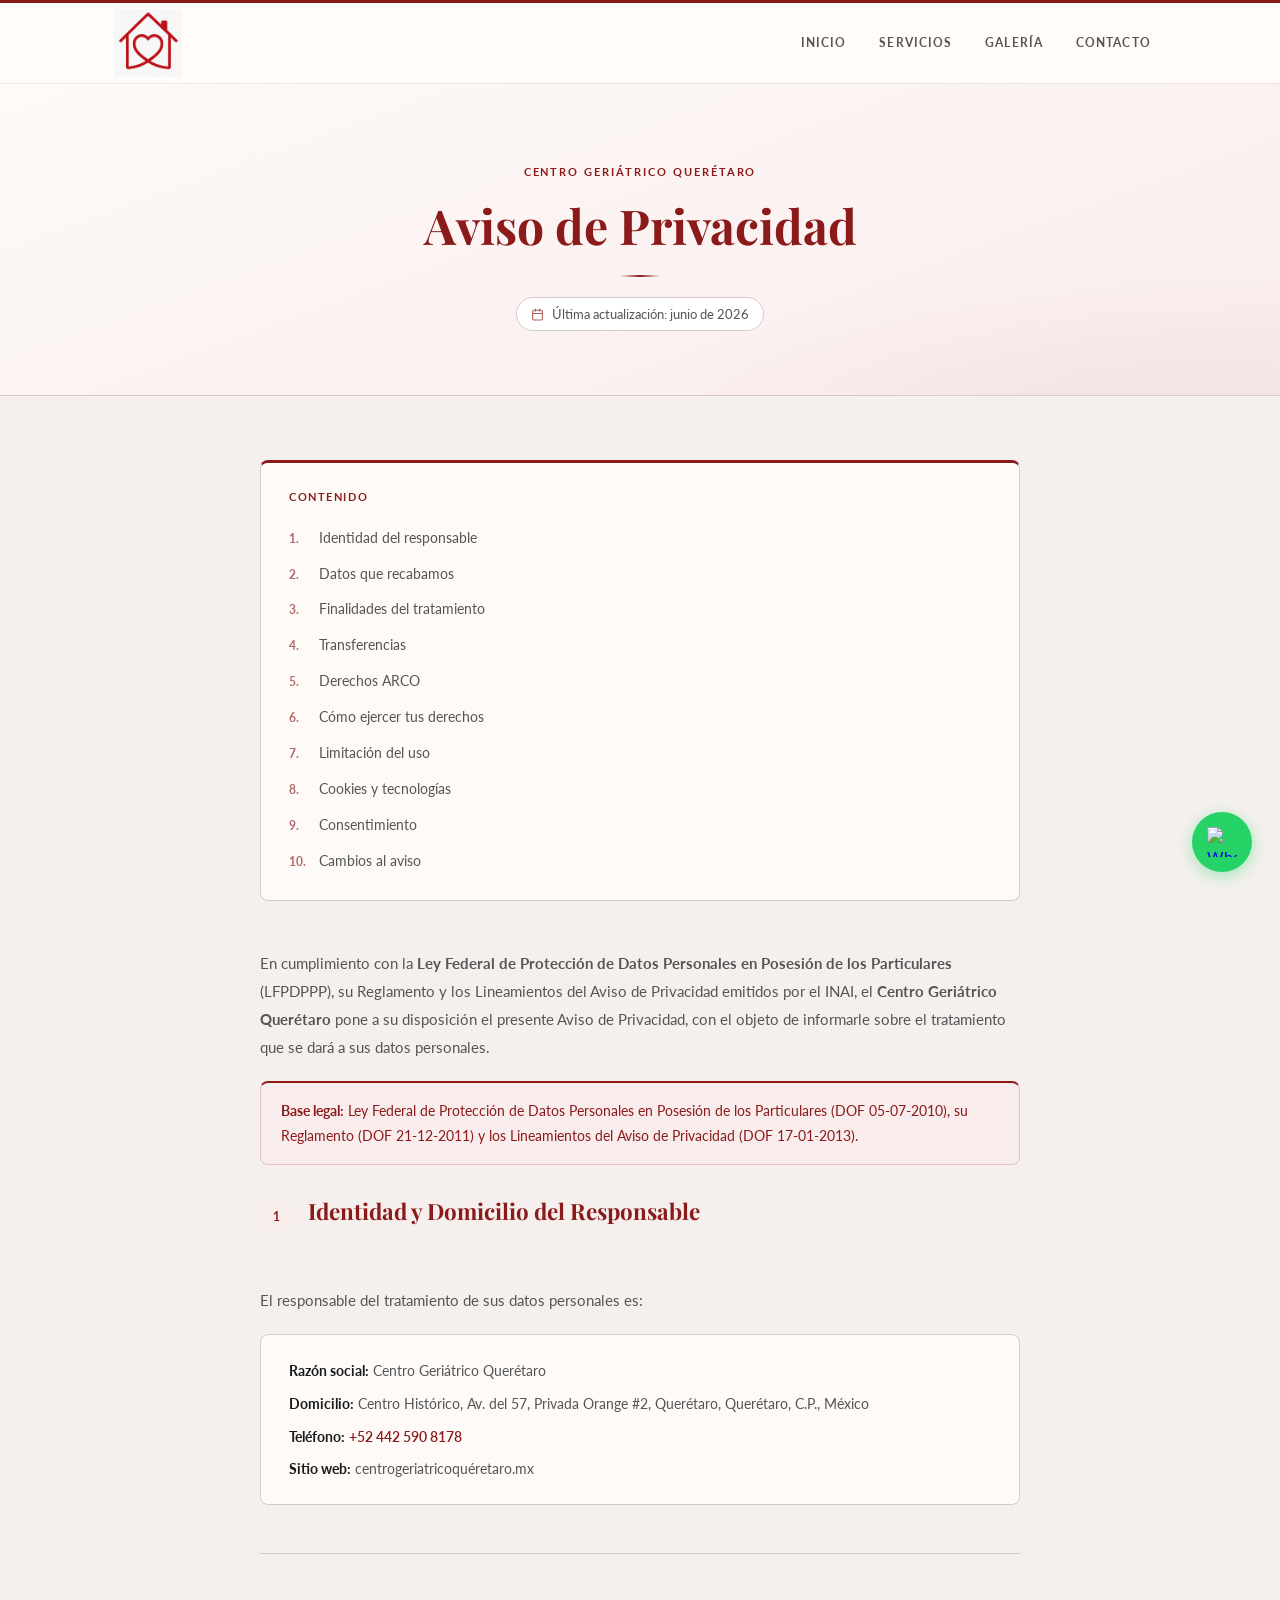
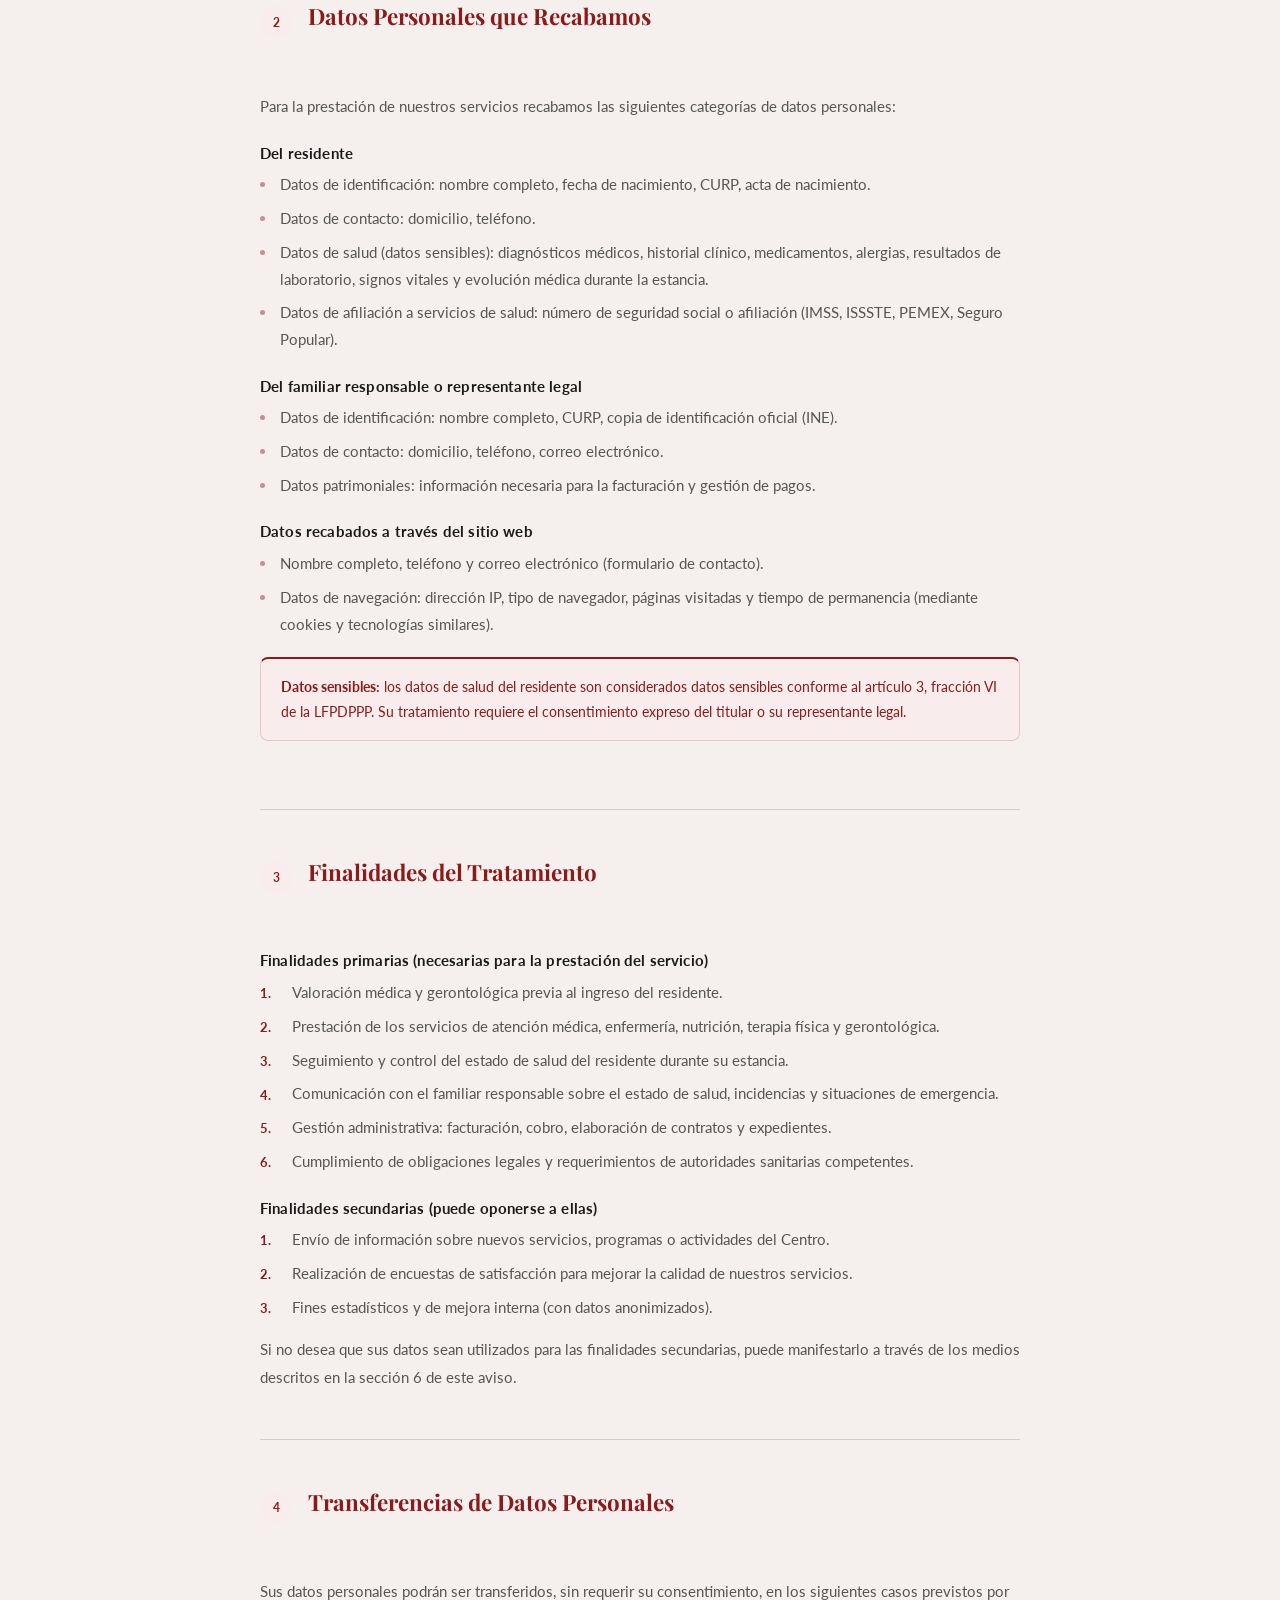
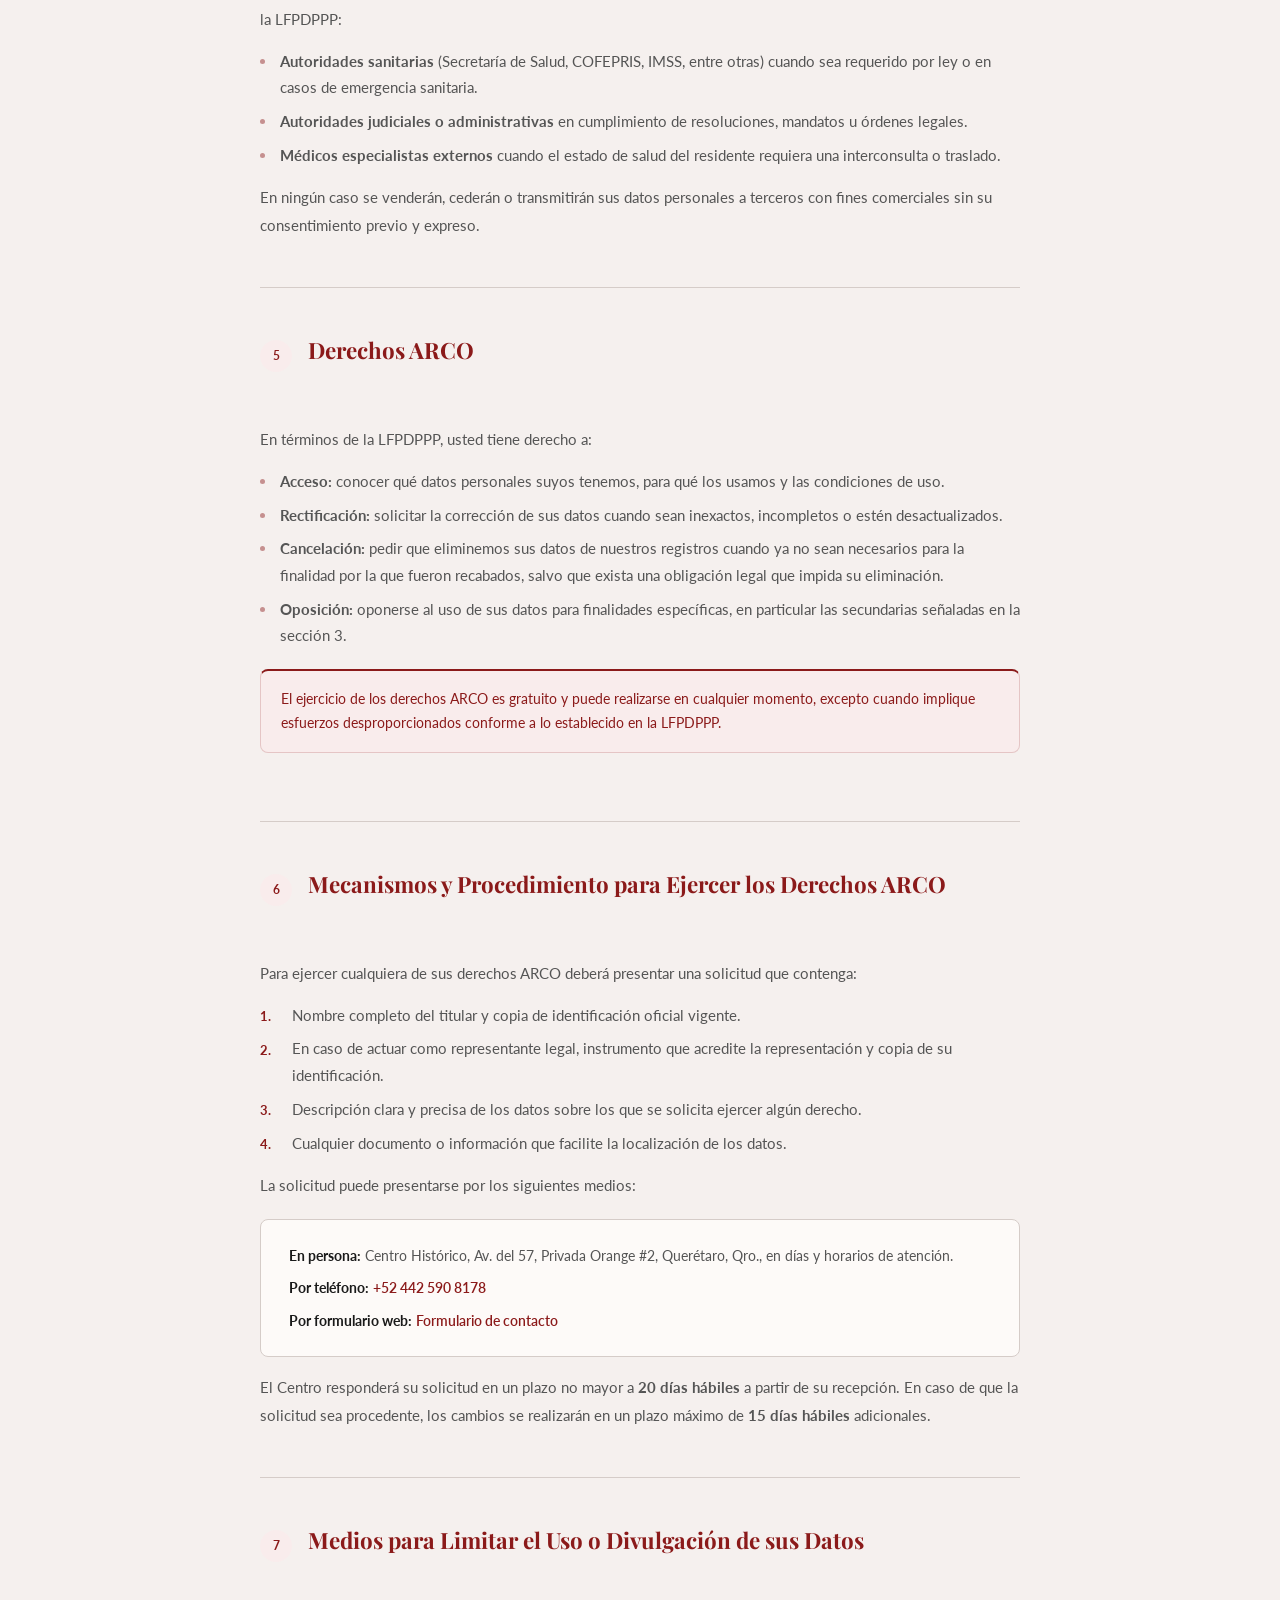
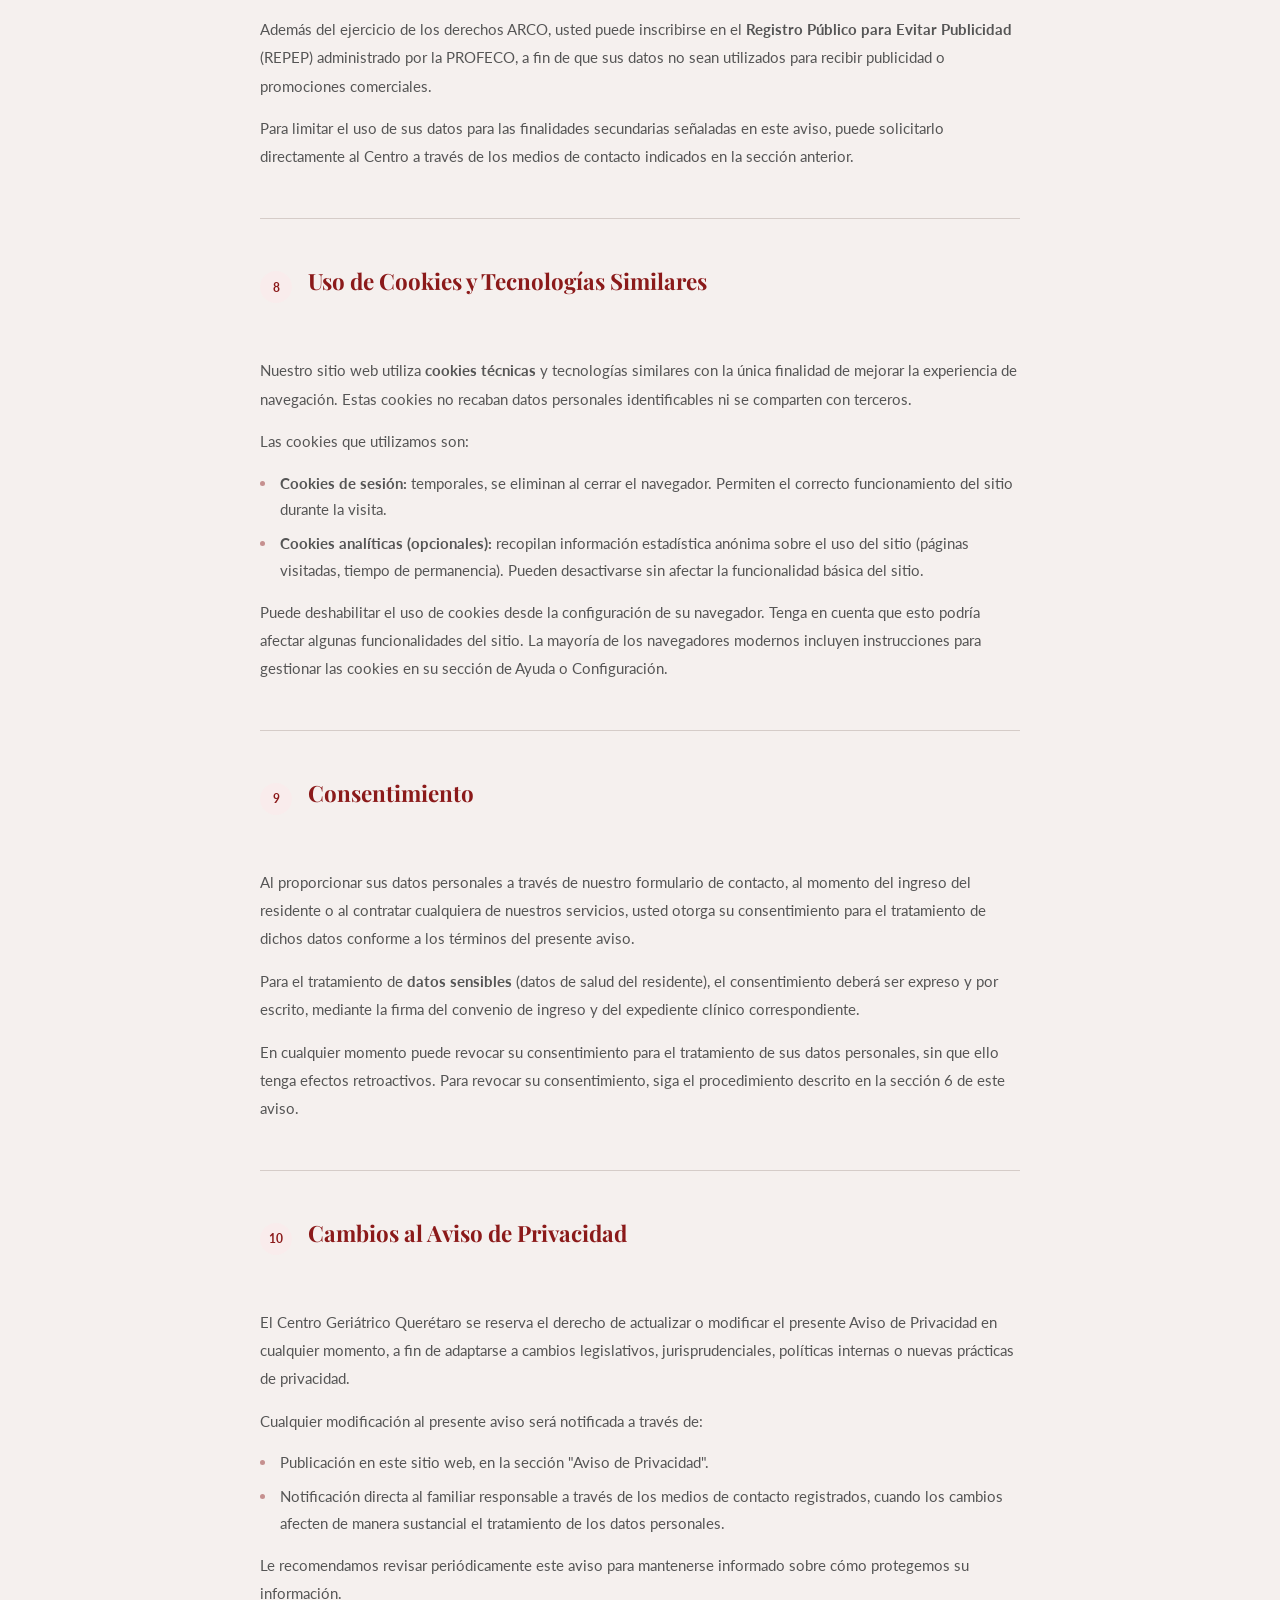
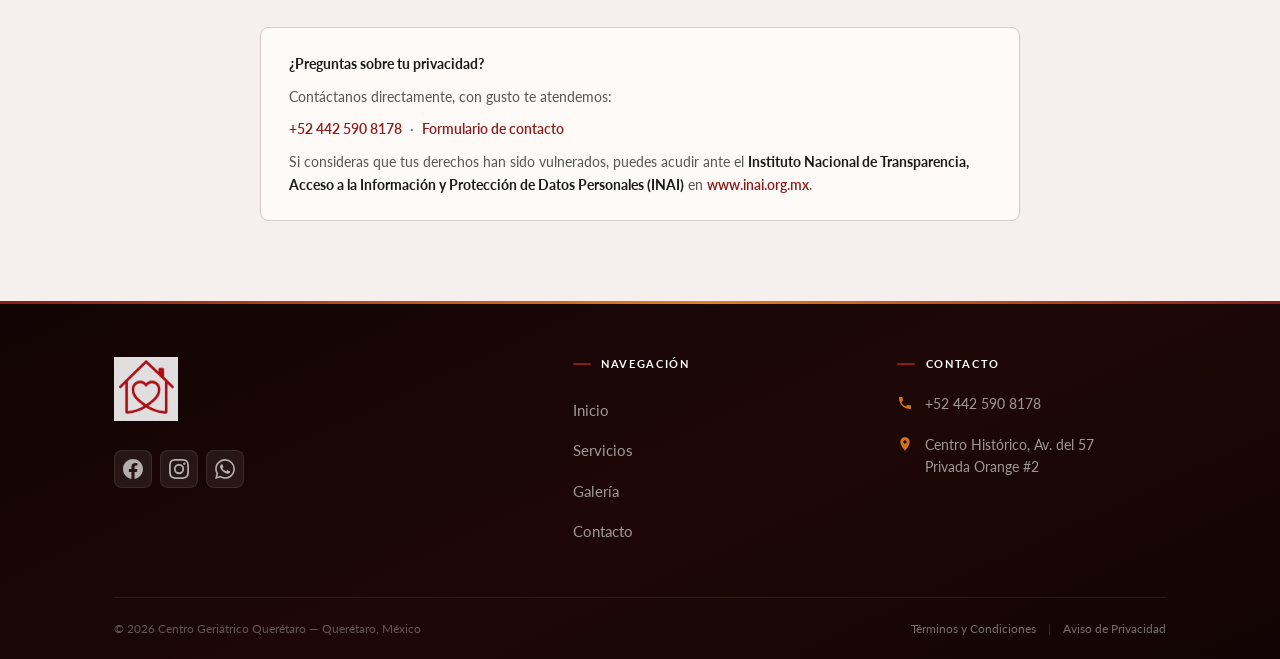
==== commit e88e76df: "commit con flavicon png" ====
--- a/aviso-privacidad.html
+++ b/aviso-privacidad.html
@@ -3,6 +3,7 @@
 <head>
   <meta charset="UTF-8" />
   <meta name="viewport" content="width=device-width, initial-scale=1.0" />
+  <link rel="icon" type="image/png" href="img/favicon.png" />
   <title>Aviso de Privacidad | Centro Geriátrico Querétaro</title>
   <link rel="preconnect" href="https://fonts.googleapis.com">
   <link href="https://fonts.googleapis.com/css2?family=Playfair+Display:wght@400;600;700&family=Lato:wght@300;400;700&display=swap" rel="stylesheet">
--- a/css/styles.css
+++ b/css/styles.css
@@ -23,8 +23,8 @@
   --radius-sm:           6px;
   --radius-md:           12px;
   --radius-lg:           20px;
-  --shadow-card:         0 4px 20px rgba(139, 26, 26, 0.08);
-  --shadow-hover:        0 8px 32px rgba(139, 26, 26, 0.15);
+  --shadow-card:         0 2px 10px rgba(139, 26, 26, 0.09);
+  --shadow-hover:        0 4px 14px rgba(139, 26, 26, 0.14);
   --transition:          transform 200ms cubic-bezier(0.23, 1, 0.32, 1), box-shadow 200ms ease-out, background-color 180ms ease, color 150ms ease, border-color 150ms ease, opacity 200ms ease;
   --ease-out-quart:      cubic-bezier(0.25, 1, 0.5, 1);
   --ease-out-expo:       cubic-bezier(0.16, 1, 0.3, 1);
@@ -59,6 +59,10 @@
   opacity: 0;
 }
 
+h1, h2, h3 {
+  text-wrap: balance;
+}
+
 h1, h2, h3, h4 {
   font-family: var(--font-heading);
   color: var(--color-black);
@@ -85,7 +89,7 @@
 }
 
 .header.header--scrolled {
-  box-shadow: 0 4px 28px rgba(26, 8, 8, 0.13);
+  box-shadow: 0 4px 16px rgba(26, 8, 8, 0.12);
 }
 
 .header .container {
--- a/css/legal.css
+++ b/css/legal.css
@@ -85,7 +85,7 @@
 .legal-toc {
   background: #FDFAF8;
   border: 1px solid var(--color-gray-light);
-  border-left: 3px solid var(--color-primary);
+  border-top: 3px solid var(--color-primary);
   border-radius: var(--legal-radius);
   padding: 1.5rem 1.75rem;
   margin-bottom: 3rem;
@@ -281,8 +281,9 @@
    ===================== */
 .legal-highlight {
   background: var(--color-primary-pale);
-  border-left: 3px solid var(--color-primary);
-  border-radius: 0 var(--legal-radius) var(--legal-radius) 0;
+  border: 1px solid rgba(139, 26, 26, 0.18);
+  border-top: 2px solid var(--color-primary);
+  border-radius: var(--legal-radius);
   padding: 1rem 1.25rem;
   margin: 1.25rem 0;
 }
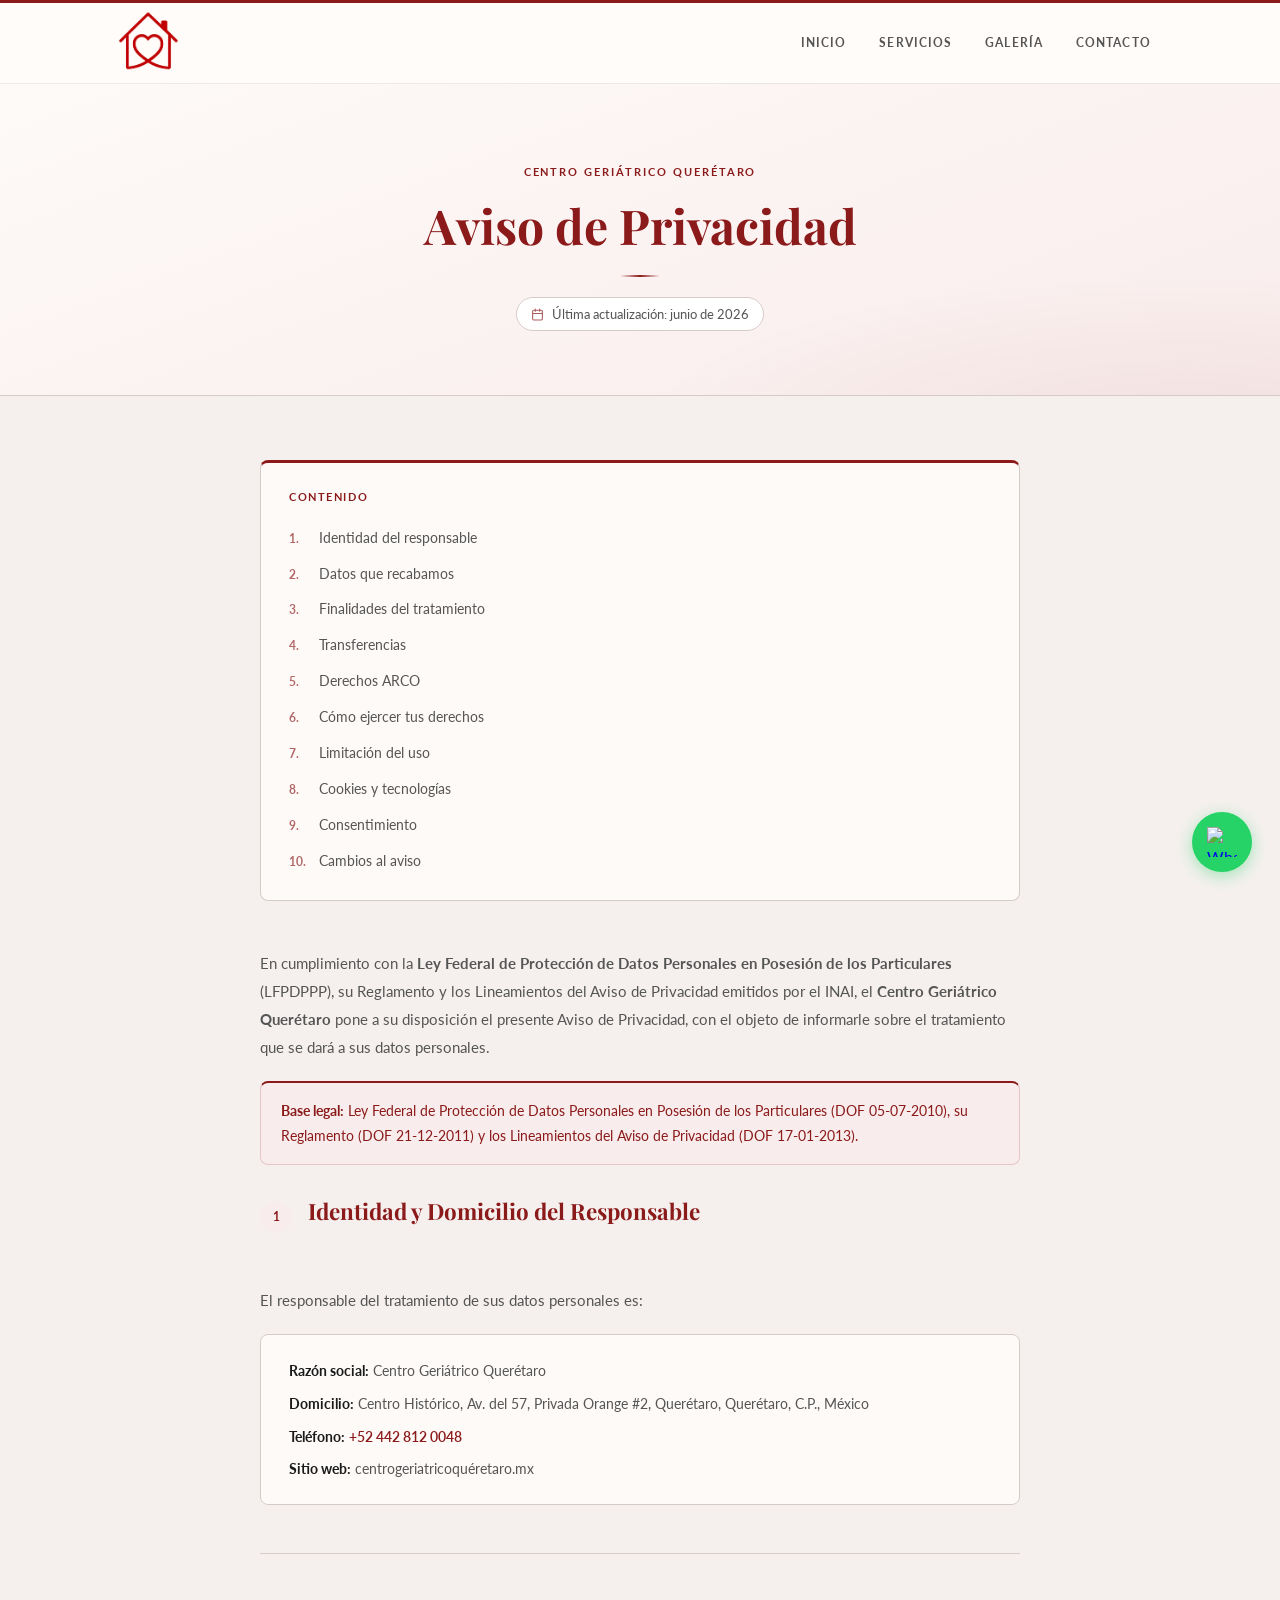
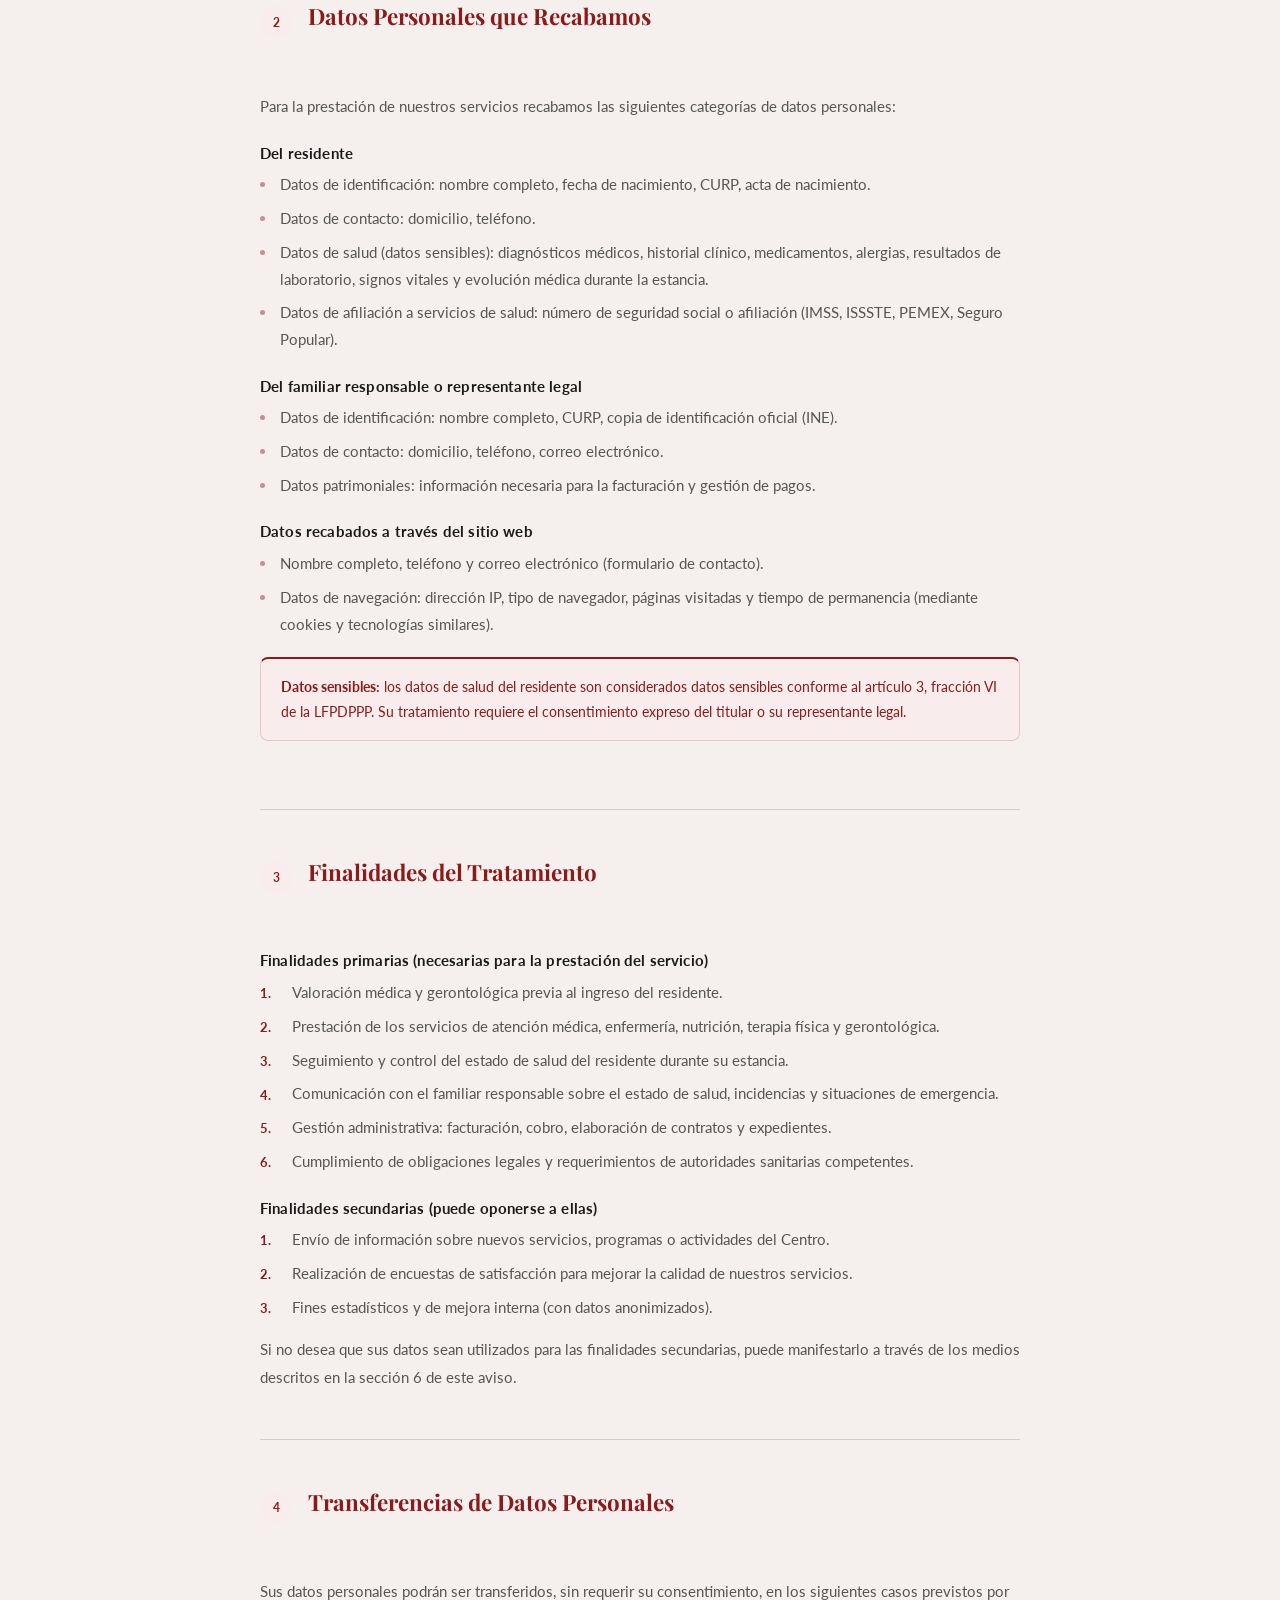
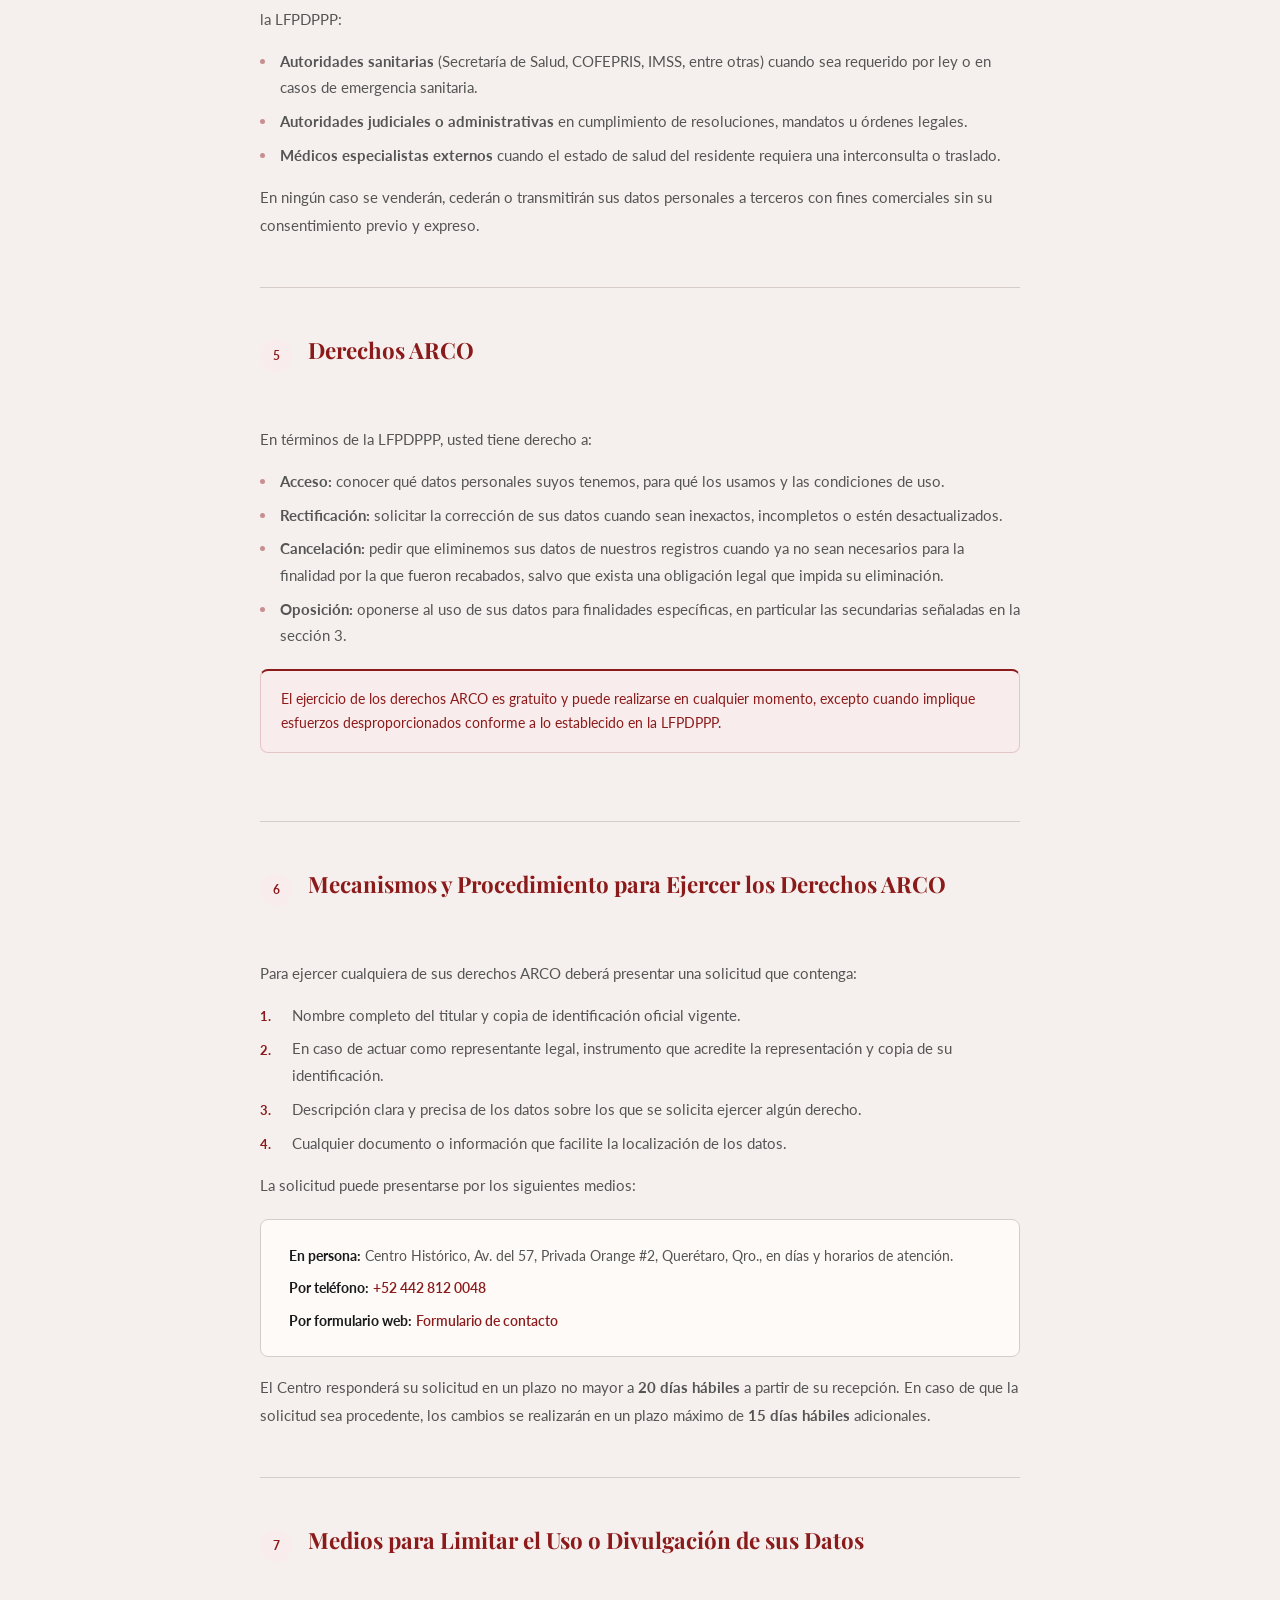
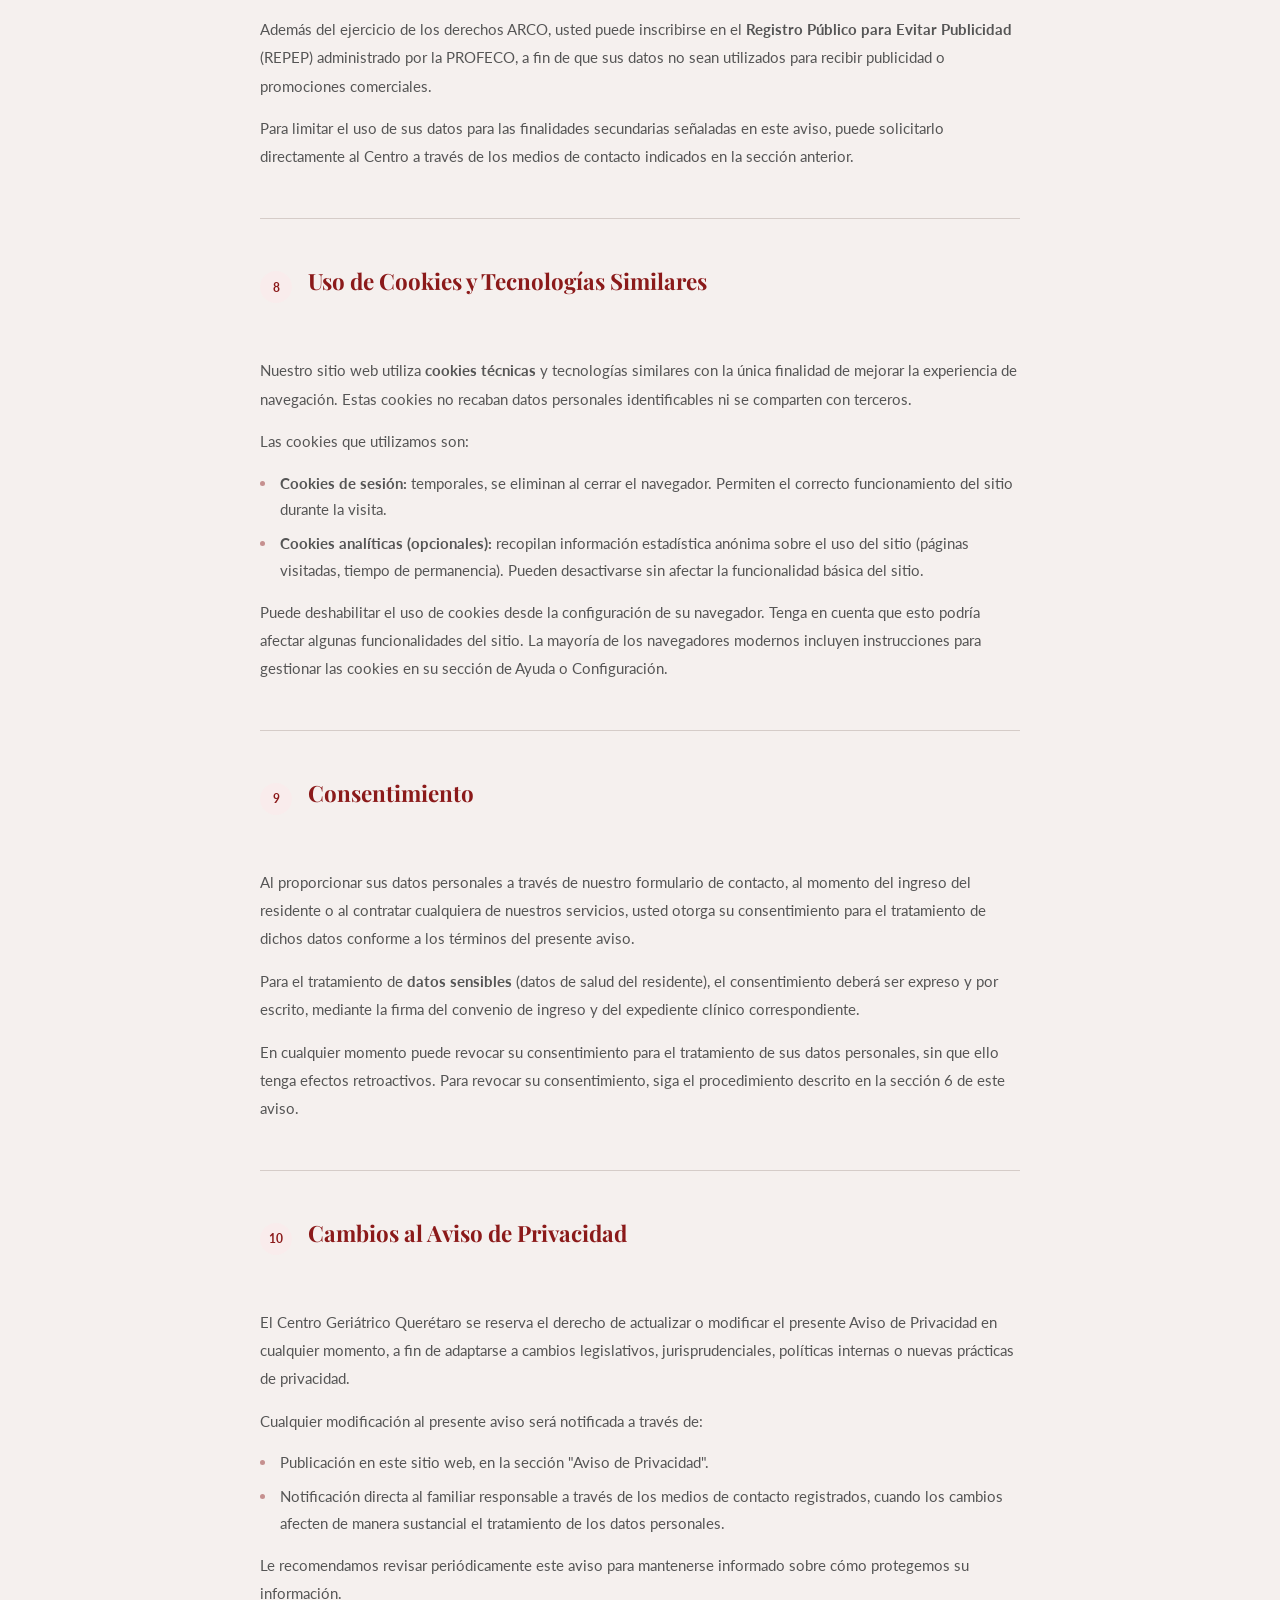
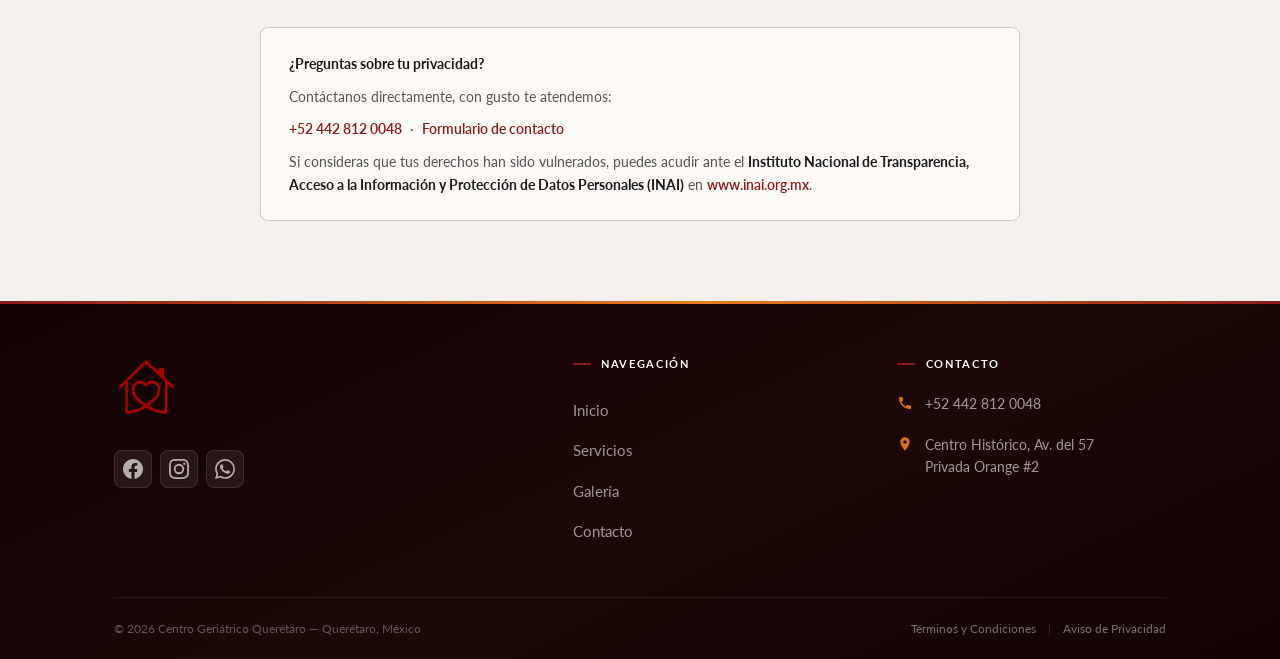
==== commit dc13ed08: "commit con el cambio de numero de whatsapp por API" ====
--- a/aviso-privacidad.html
+++ b/aviso-privacidad.html
@@ -82,7 +82,7 @@
           <div class="legal-contact-box">
             <p><strong>Razón social:</strong> Centro Geriátrico Querétaro</p>
             <p><strong>Domicilio:</strong> Centro Histórico, Av. del 57, Privada Orange #2, Querétaro, Querétaro, C.P., México</p>
-            <p><strong>Teléfono:</strong> <a href="tel:+5214425908178">+52 442 590 8178</a></p>
+            <p><strong>Teléfono:</strong> <a href="tel:+5214428120048">+52 442 812 0048</a></p>
             <p><strong>Sitio web:</strong> centrogeriatricoquéretaro.mx</p>
           </div>
         </article>
@@ -195,7 +195,7 @@
           <p class="legal-p">La solicitud puede presentarse por los siguientes medios:</p>
           <div class="legal-contact-box">
             <p><strong>En persona:</strong> Centro Histórico, Av. del 57, Privada Orange #2, Querétaro, Qro., en días y horarios de atención.</p>
-            <p><strong>Por teléfono:</strong> <a href="tel:+5214425908178">+52 442 590 8178</a></p>
+            <p><strong>Por teléfono:</strong> <a href="tel:+5214428120048">+52 442 812 0048</a></p>
             <p><strong>Por formulario web:</strong> <a href="contacto.html">Formulario de contacto</a></p>
           </div>
           <p class="legal-p" style="margin-top: 1rem;">El Centro responderá su solicitud en un plazo no mayor a <strong>20 días hábiles</strong> a partir de su recepción. En caso de que la solicitud sea procedente, los cambios se realizarán en un plazo máximo de <strong>15 días hábiles</strong> adicionales.</p>
@@ -254,7 +254,7 @@
             <p><strong>¿Preguntas sobre tu privacidad?</strong></p>
             <p>Contáctanos directamente, con gusto te atendemos:</p>
             <p>
-              <a href="tel:+5214425908178">+52 442 590 8178</a> &nbsp;·&nbsp;
+              <a href="tel:+5214428120048">+52 442 812 0048</a> &nbsp;·&nbsp;
               <a href="contacto.html">Formulario de contacto</a>
             </p>
             <p>Si consideras que tus derechos han sido vulnerados, puedes acudir ante el <strong>Instituto Nacional de Transparencia, Acceso a la Información y Protección de Datos Personales (INAI)</strong> en <a href="https://www.inai.org.mx" target="_blank" rel="noopener">www.inai.org.mx</a>.</p>
@@ -283,7 +283,7 @@
             <a href="https://www.instagram.com/centro_geriatrico_qro" class="footer-social-link" aria-label="Instagram" target="_blank" rel="noopener">
               <svg viewBox="0 0 24 24" fill="currentColor" width="20" height="20" aria-hidden="true"><path d="M12 2.163c3.204 0 3.584.012 4.85.07 3.252.148 4.771 1.691 4.919 4.919.058 1.265.069 1.645.069 4.849 0 3.205-.012 3.584-.069 4.849-.149 3.225-1.664 4.771-4.919 4.919-1.266.058-1.644.07-4.85.07-3.204 0-3.584-.012-4.849-.07-3.26-.149-4.771-1.699-4.919-4.92-.058-1.265-.07-1.644-.07-4.849 0-3.204.013-3.583.07-4.849.149-3.227 1.664-4.771 4.919-4.919 1.266-.057 1.645-.069 4.849-.069zM12 0C8.741 0 8.333.014 7.053.072 2.695.272.273 2.69.073 7.052.014 8.333 0 8.741 0 12c0 3.259.014 3.668.072 4.948.2 4.358 2.618 6.78 6.98 6.98C8.333 23.986 8.741 24 12 24c3.259 0 3.668-.014 4.948-.072 4.354-.2 6.782-2.618 6.979-6.98.059-1.28.073-1.689.073-4.948 0-3.259-.014-3.667-.072-4.947-.196-4.354-2.617-6.78-6.979-6.98C15.668.014 15.259 0 12 0zm0 5.838a6.162 6.162 0 100 12.324 6.162 6.162 0 000-12.324zM12 16a4 4 0 110-8 4 4 0 010 8zm6.406-11.845a1.44 1.44 0 100 2.881 1.44 1.44 0 000-2.881z"/></svg>
             </a>
-            <a href="https://wa.me/5214425908178" class="footer-social-link" aria-label="WhatsApp" target="_blank" rel="noopener">
+            <a href="https://wa.me/5214428120048" class="footer-social-link" aria-label="WhatsApp" target="_blank" rel="noopener">
               <svg viewBox="0 0 24 24" fill="currentColor" width="20" height="20" aria-hidden="true"><path d="M17.472 14.382c-.297-.149-1.758-.867-2.03-.967-.273-.099-.471-.148-.67.15-.197.297-.767.966-.94 1.164-.173.199-.347.223-.644.075-.297-.15-1.255-.463-2.39-1.475-.883-.788-1.48-1.761-1.653-2.059-.173-.297-.018-.458.13-.606.134-.133.298-.347.446-.52.149-.174.198-.298.298-.497.099-.198.05-.371-.025-.52-.075-.149-.669-1.612-.916-2.207-.242-.579-.487-.5-.669-.51-.173-.008-.371-.01-.57-.01-.198 0-.52.074-.792.372-.272.297-1.04 1.016-1.04 2.479 0 1.462 1.065 2.875 1.213 3.074.149.198 2.096 3.2 5.077 4.487.709.306 1.262.489 1.694.625.712.227 1.36.195 1.871.118.571-.085 1.758-.719 2.006-1.413.248-.694.248-1.289.173-1.413-.074-.124-.272-.198-.57-.347m-5.421 7.403h-.004a9.87 9.87 0 01-5.031-1.378l-.361-.214-3.741.982.998-3.648-.235-.374a9.86 9.86 0 01-1.51-5.26c.001-5.45 4.436-9.884 9.888-9.884 2.64 0 5.122 1.03 6.988 2.898a9.825 9.825 0 012.893 6.994c-.003 5.45-4.437 9.884-9.885 9.884m8.413-18.297A11.815 11.815 0 0012.05 0C5.495 0 .16 5.335.157 11.892c0 2.096.547 4.142 1.588 5.945L.057 24l6.305-1.654a11.882 11.882 0 005.683 1.448h.005c6.554 0 11.89-5.335 11.893-11.893a11.821 11.821 0 00-3.48-8.413z"/></svg>
             </a>
           </div>
@@ -306,7 +306,7 @@
           <ul class="footer-contact-list">
             <li>
               <svg viewBox="0 0 24 24" fill="currentColor" width="16" height="16" aria-hidden="true"><path d="M6.62 10.79c1.44 2.83 3.76 5.14 6.59 6.59l2.2-2.2c.27-.27.67-.36 1.02-.24 1.12.37 2.33.57 3.57.57.55 0 1 .45 1 1V20c0 .55-.45 1-1 1-9.39 0-17-7.61-17-17 0-.55.45-1 1-1h3.5c.55 0 1 .45 1 1 0 1.25.2 2.45.57 3.57.11.35.03.74-.25 1.02l-2.2 2.2z"/></svg>
-              <a href="tel:+5214425908178">+52 442 590 8178</a>
+              <a href="tel:+5214428120048">+52 442 812 0048</a>
             </li>
             <li>
               <svg viewBox="0 0 24 24" fill="currentColor" width="16" height="16" aria-hidden="true"><path d="M12 2C8.13 2 5 5.13 5 9c0 5.25 7 13 7 13s7-7.75 7-13c0-3.87-3.13-7-7-7zm0 9.5c-1.38 0-2.5-1.12-2.5-2.5s1.12-2.5 2.5-2.5 2.5 1.12 2.5 2.5-1.12 2.5-2.5 2.5z"/></svg>
@@ -331,7 +331,7 @@
   </footer>
 
   <!-- Botón flotante WhatsApp -->
-  <a href="https://wa.me/5214425908178?text=Hola%2C%20me%20gustar%C3%ADa%20recibir%20informaci%C3%B3n%20sobre%20el%20Centro%20Geri%C3%A1trico%20Quer%C3%A9taro"
+  <a href="https://wa.me/5214428120048?text=Hola%2C%20me%20gustar%C3%ADa%20recibir%20informaci%C3%B3n%20sobre%20el%20Centro%20Geri%C3%A1trico%20Quer%C3%A9taro"
      class="whatsapp-float"
      target="_blank"
      rel="noopener"
--- a/css/styles.css
+++ b/css/styles.css
@@ -1155,3 +1155,183 @@
     animation: none;
   }
 }
+
+/* =====================================================
+   SECCIÓN: MISIÓN, VISIÓN Y VALORES
+   ===================================================== */
+
+.mision-valores {
+  padding: 80px 0;
+  background: #faf8f5;
+}
+
+.mv-grid {
+  display: grid;
+  grid-template-columns: repeat(3, 1fr);
+  gap: 28px;
+  margin-top: 48px;
+}
+
+.mv-card {
+  background: #fff;
+  border-radius: 16px;
+  padding: 36px 28px;
+  box-shadow: 0 2px 16px rgba(0, 0, 0, 0.07);
+  border-top: 4px solid transparent;
+  transition: transform 0.2s ease, box-shadow 0.2s ease;
+}
+
+.mv-card:hover {
+  transform: translateY(-4px);
+  box-shadow: 0 8px 28px rgba(0, 0, 0, 0.11);
+}
+
+.mv-card--mision  { border-top-color: #c0392b; }
+.mv-card--vision  { border-top-color: #8b5e3c; }
+.mv-card--valores { border-top-color: #6c8c6c; }
+
+.mv-card-icon {
+  display: flex;
+  align-items: center;
+  justify-content: center;
+  width: 64px;
+  height: 64px;
+  border-radius: 50%;
+  background: #f5f0eb;
+  margin-bottom: 20px;
+}
+
+.mv-card--mision  .mv-card-icon { background: #fdecea; color: #c0392b; }
+.mv-card--vision  .mv-card-icon { background: #f5ede4; color: #8b5e3c; }
+.mv-card--valores .mv-card-icon { background: #eef3ee; color: #4a7a4a; }
+
+.mv-card h3 {
+  font-family: 'Playfair Display', serif;
+  font-size: 1.35rem;
+  font-weight: 700;
+  color: #2c2c2c;
+  margin-bottom: 14px;
+}
+
+.mv-card p {
+  font-family: 'Lato', sans-serif;
+  font-size: 0.97rem;
+  line-height: 1.7;
+  color: #555;
+}
+
+.mv-valores-list {
+  list-style: none;
+  padding: 0;
+  margin: 0;
+  display: grid;
+  grid-template-columns: 1fr 1fr;
+  gap: 8px 16px;
+}
+
+.mv-valores-list li {
+  font-family: 'Lato', sans-serif;
+  font-size: 0.93rem;
+  color: #555;
+  padding-left: 14px;
+  position: relative;
+}
+
+.mv-valores-list li::before {
+  content: '•';
+  position: absolute;
+  left: 0;
+  color: #4a7a4a;
+  font-weight: 700;
+}
+
+@media (max-width: 900px) {
+  .mv-grid {
+    grid-template-columns: 1fr;
+    gap: 20px;
+  }
+}
+
+/* =====================================================
+   SECCIÓN: CERTIFICACIONES Y LICENCIAS
+   ===================================================== */
+
+.certificaciones {
+  padding: 80px 0;
+  background: #fff;
+}
+
+.cert-grid {
+  display: grid;
+  grid-template-columns: repeat(2, 1fr);
+  gap: 20px;
+  margin-top: 48px;
+}
+
+.cert-card {
+  display: flex;
+  align-items: center;
+  gap: 20px;
+  background: #f9f9f9;
+  border: 1px solid #e8e3dd;
+  border-radius: 12px;
+  padding: 24px 28px;
+  transition: border-color 0.2s ease, box-shadow 0.2s ease;
+}
+
+.cert-card:hover {
+  border-color: #c0392b;
+  box-shadow: 0 4px 16px rgba(192, 57, 43, 0.09);
+}
+
+.cert-badge {
+  flex-shrink: 0;
+  display: flex;
+  align-items: center;
+  justify-content: center;
+  width: 58px;
+  height: 58px;
+  border-radius: 50%;
+  background: #fdecea;
+  color: #c0392b;
+}
+
+.cert-badge--cofepris {
+  background: #e8f4ec;
+  color: #2e7d46;
+}
+
+.cert-card--cofepris:hover {
+  border-color: #2e7d46;
+  box-shadow: 0 4px 16px rgba(46, 125, 70, 0.09);
+}
+
+.cert-info {
+  display: flex;
+  flex-direction: column;
+  gap: 4px;
+}
+
+.cert-label {
+  font-family: 'Lato', sans-serif;
+  font-size: 0.82rem;
+  font-weight: 700;
+  text-transform: uppercase;
+  letter-spacing: 0.06em;
+  color: #888;
+}
+
+.cert-number {
+  font-family: 'Lato', sans-serif;
+  font-size: 1.05rem;
+  font-weight: 700;
+  color: #2c2c2c;
+  letter-spacing: 0.02em;
+  word-break: break-all;
+}
+
+@media (max-width: 700px) {
+  .cert-grid {
+    grid-template-columns: 1fr;
+  }
+}
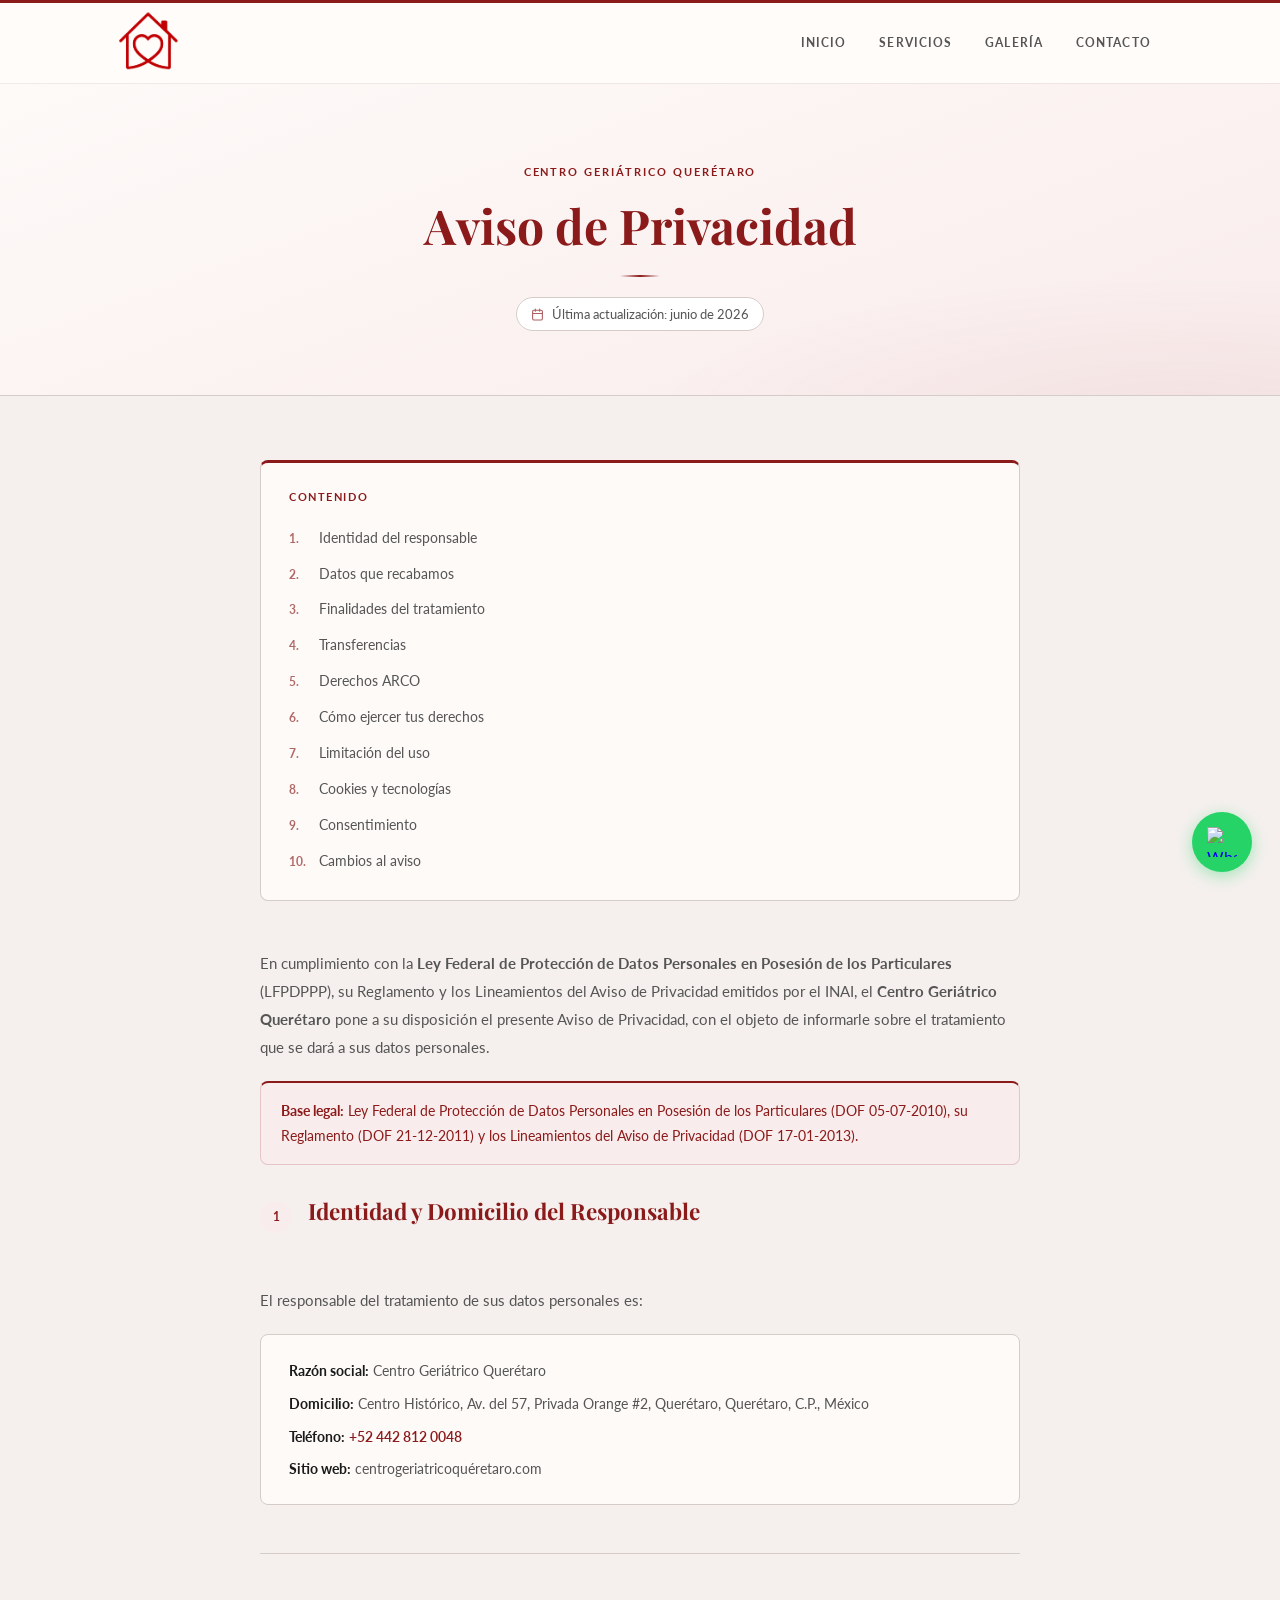
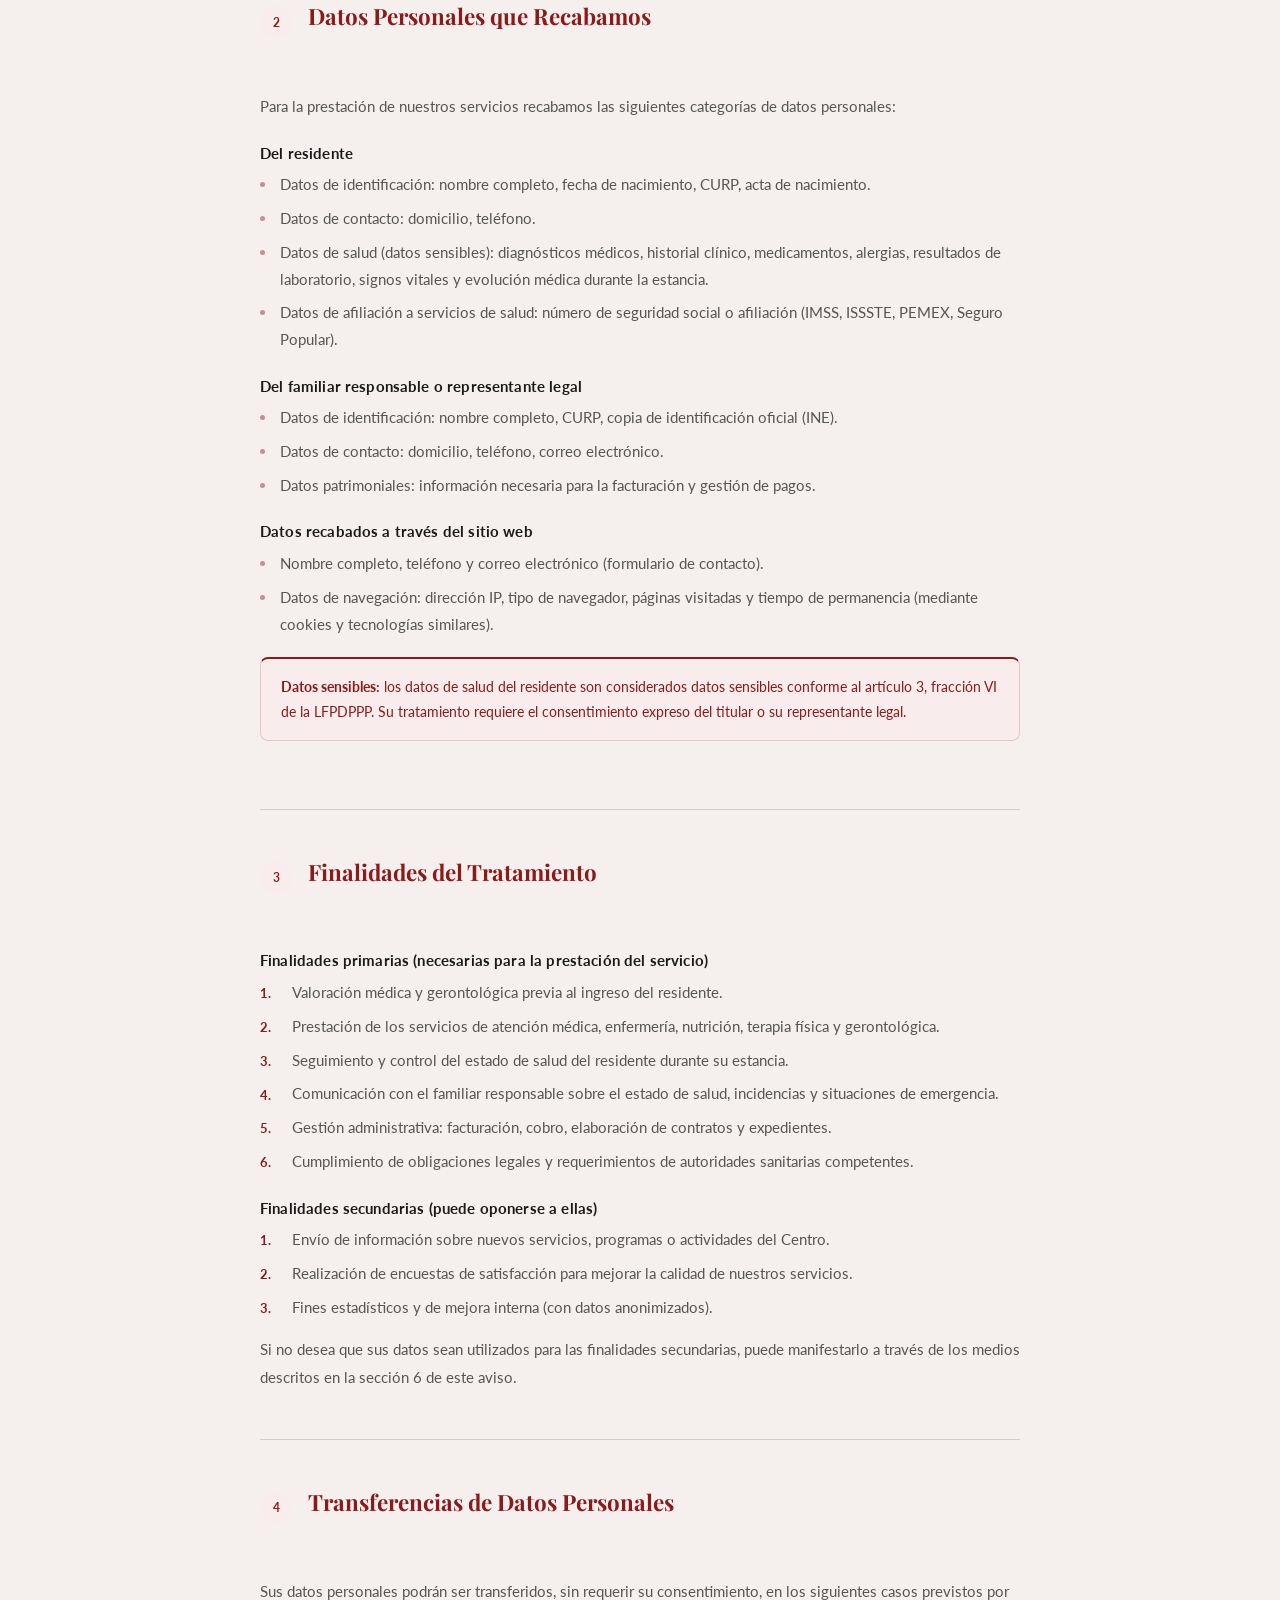
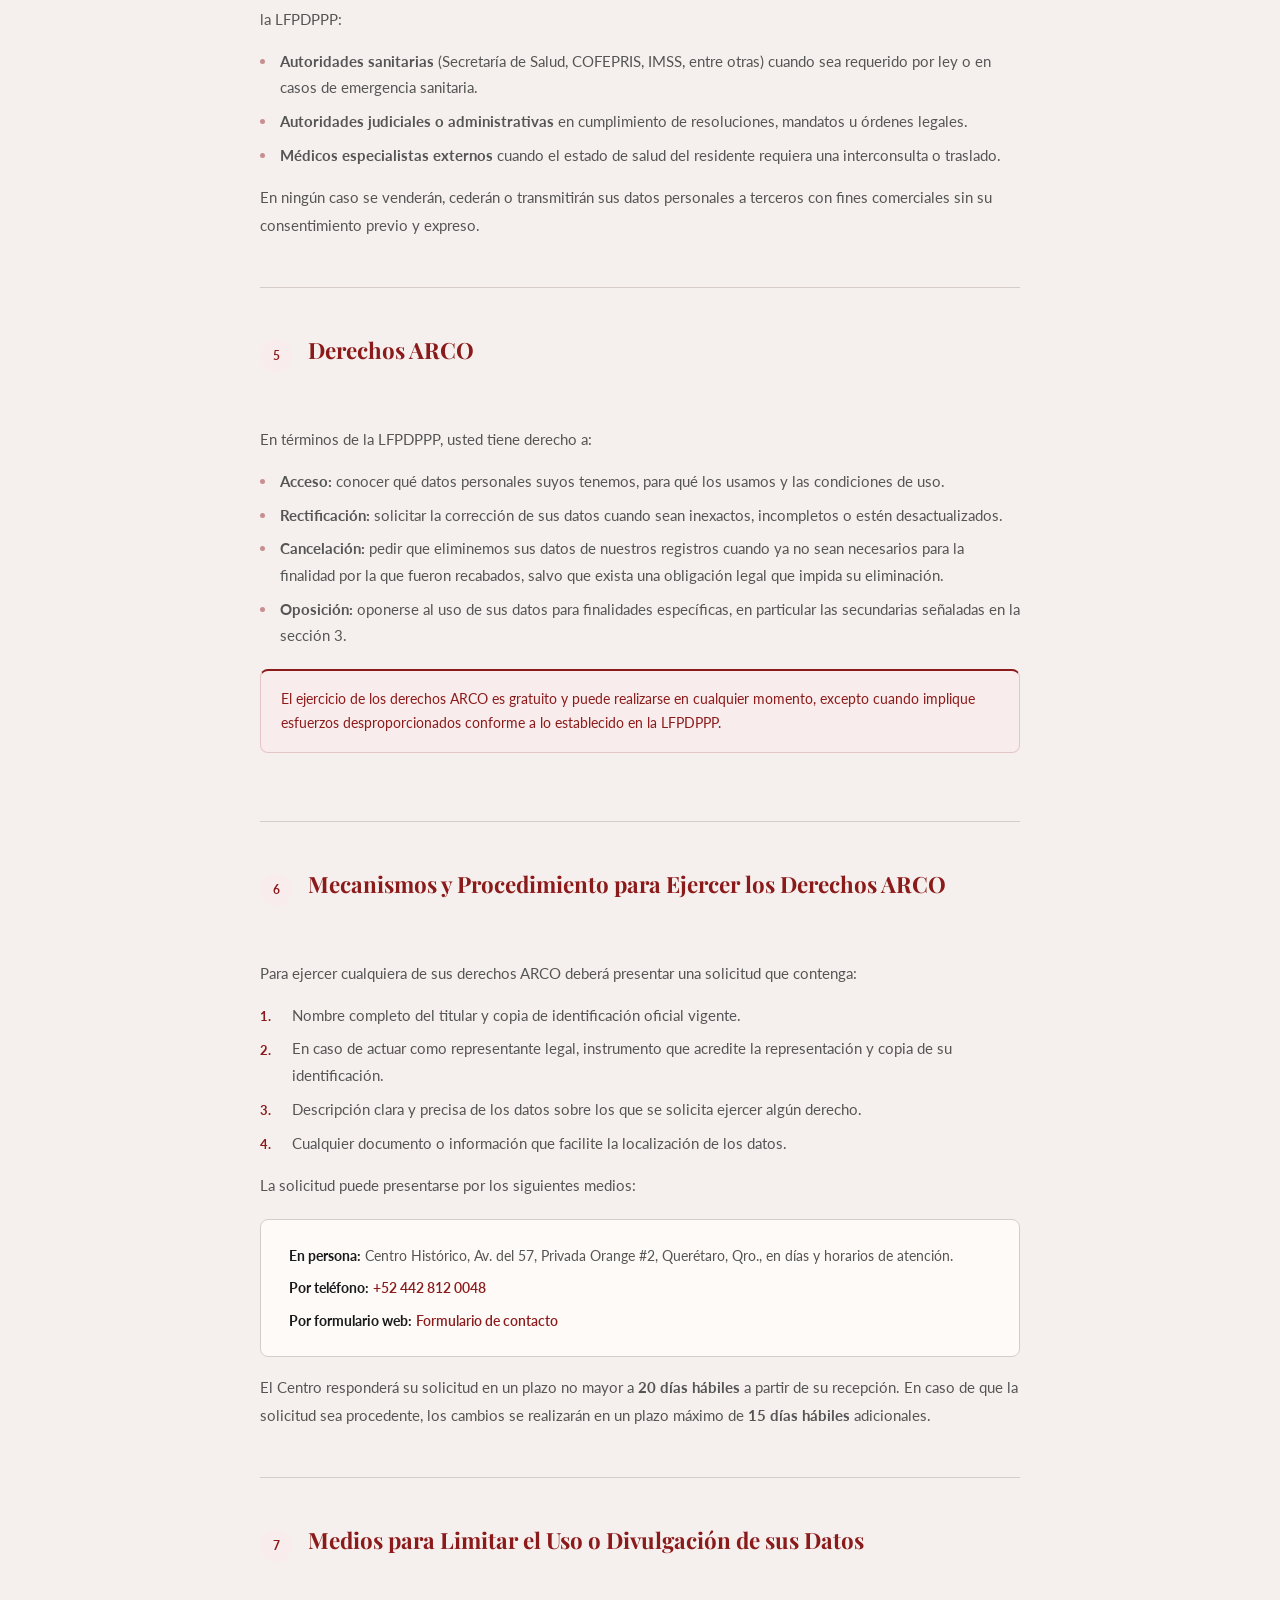
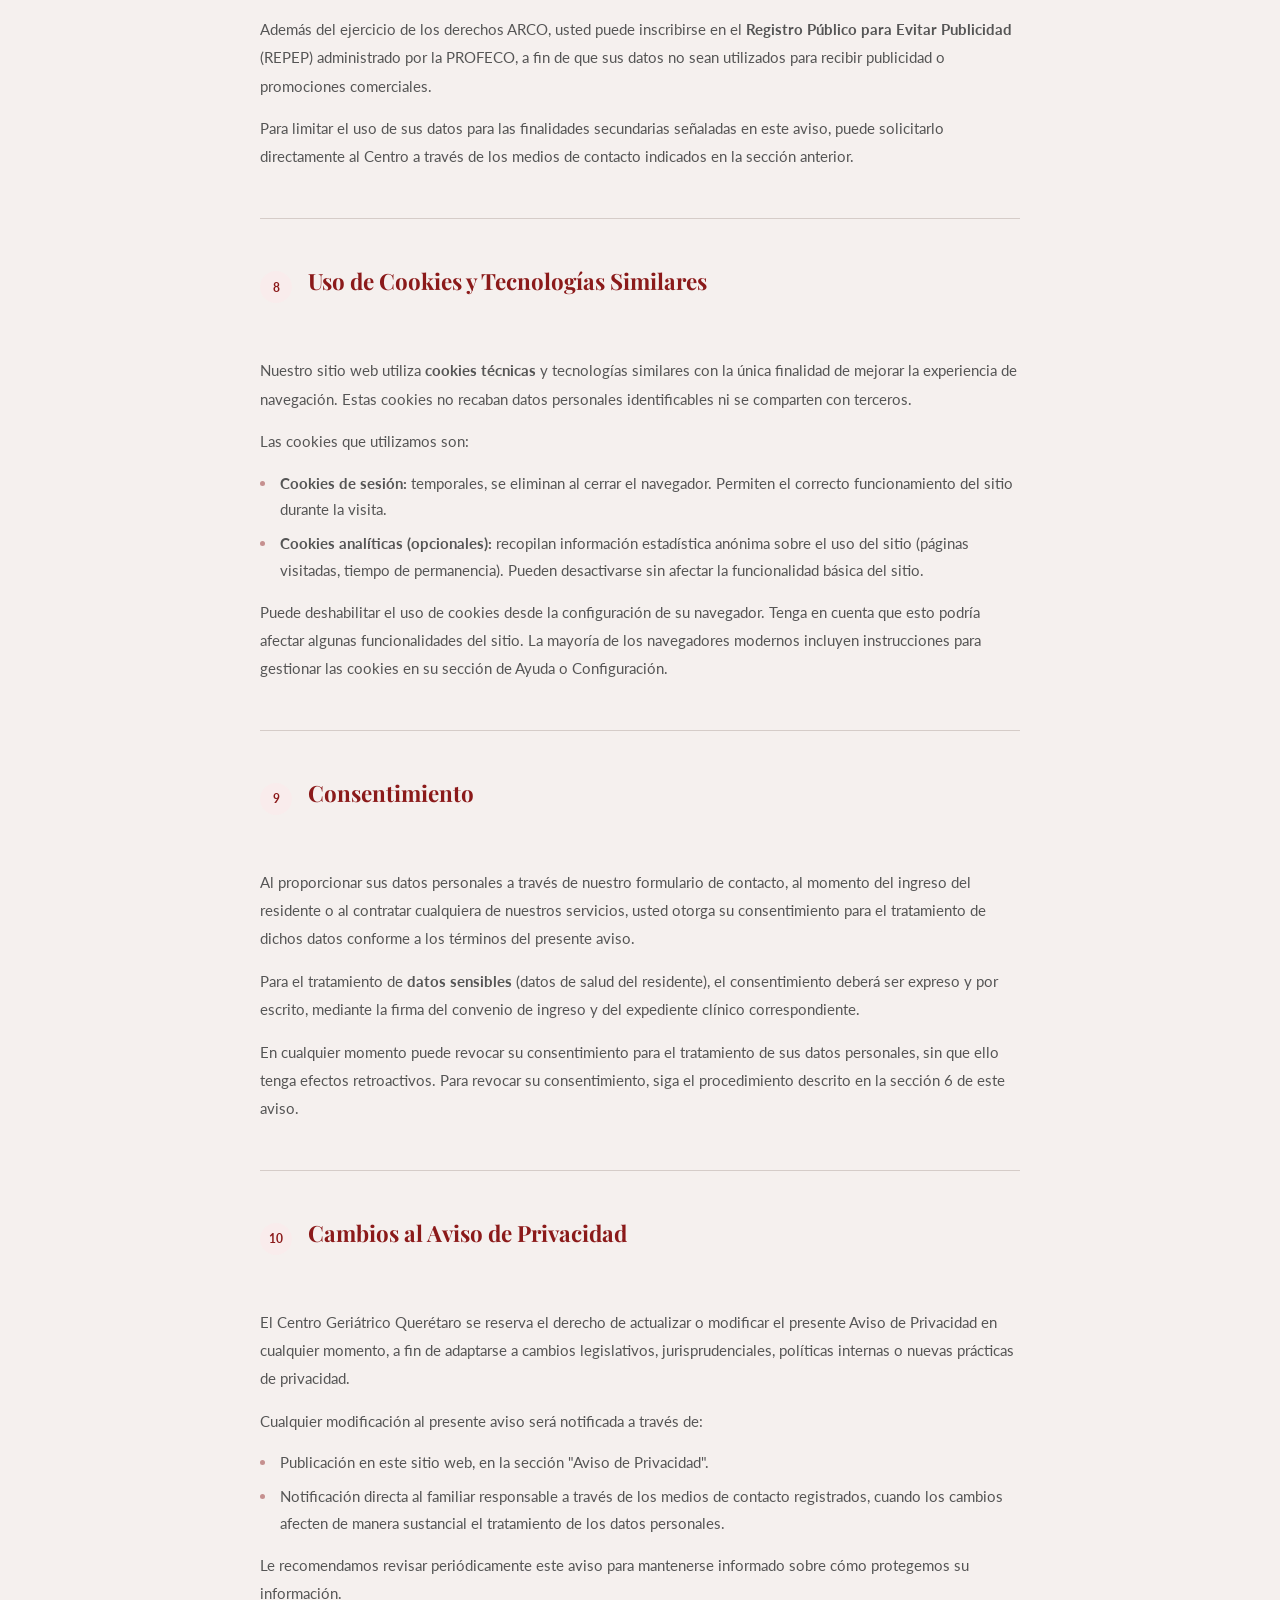
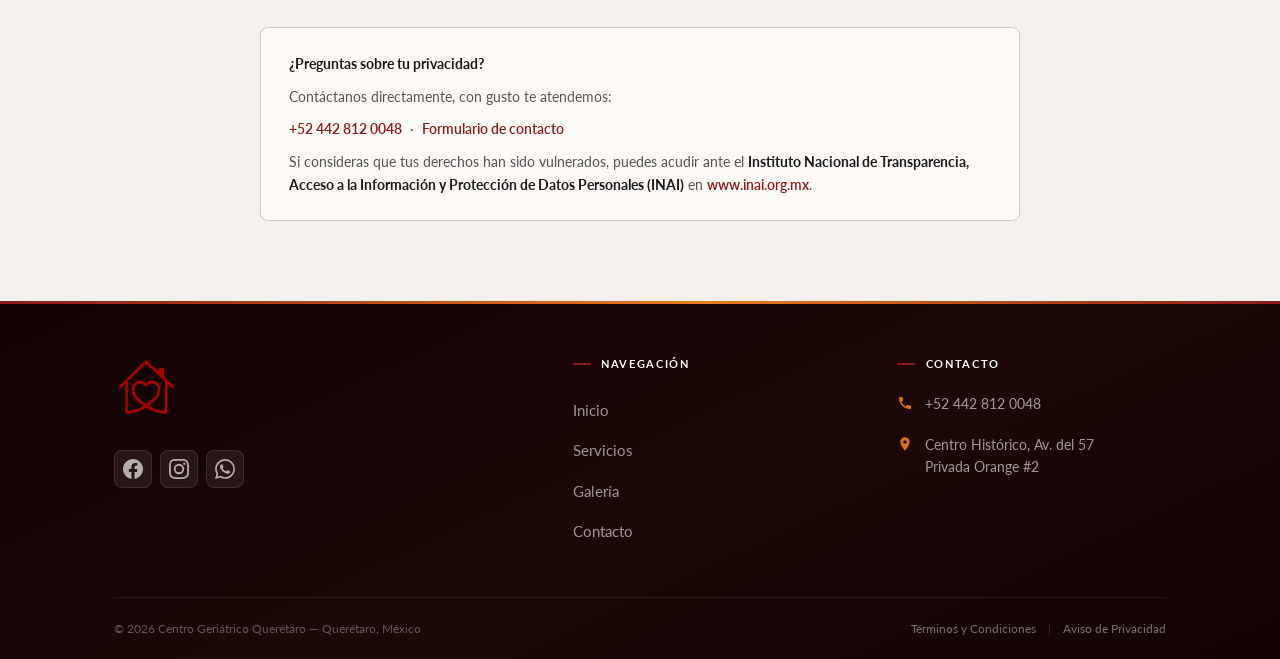
==== commit 1a5c7e1a: "commit con dirección web corregida" ====
--- a/aviso-privacidad.html
+++ b/aviso-privacidad.html
@@ -83,7 +83,7 @@
             <p><strong>Razón social:</strong> Centro Geriátrico Querétaro</p>
             <p><strong>Domicilio:</strong> Centro Histórico, Av. del 57, Privada Orange #2, Querétaro, Querétaro, C.P., México</p>
             <p><strong>Teléfono:</strong> <a href="tel:+5214428120048">+52 442 812 0048</a></p>
-            <p><strong>Sitio web:</strong> centrogeriatricoquéretaro.mx</p>
+            <p><strong>Sitio web:</strong> centrogeriatricoquéretaro.com</p>
           </div>
         </article>
 
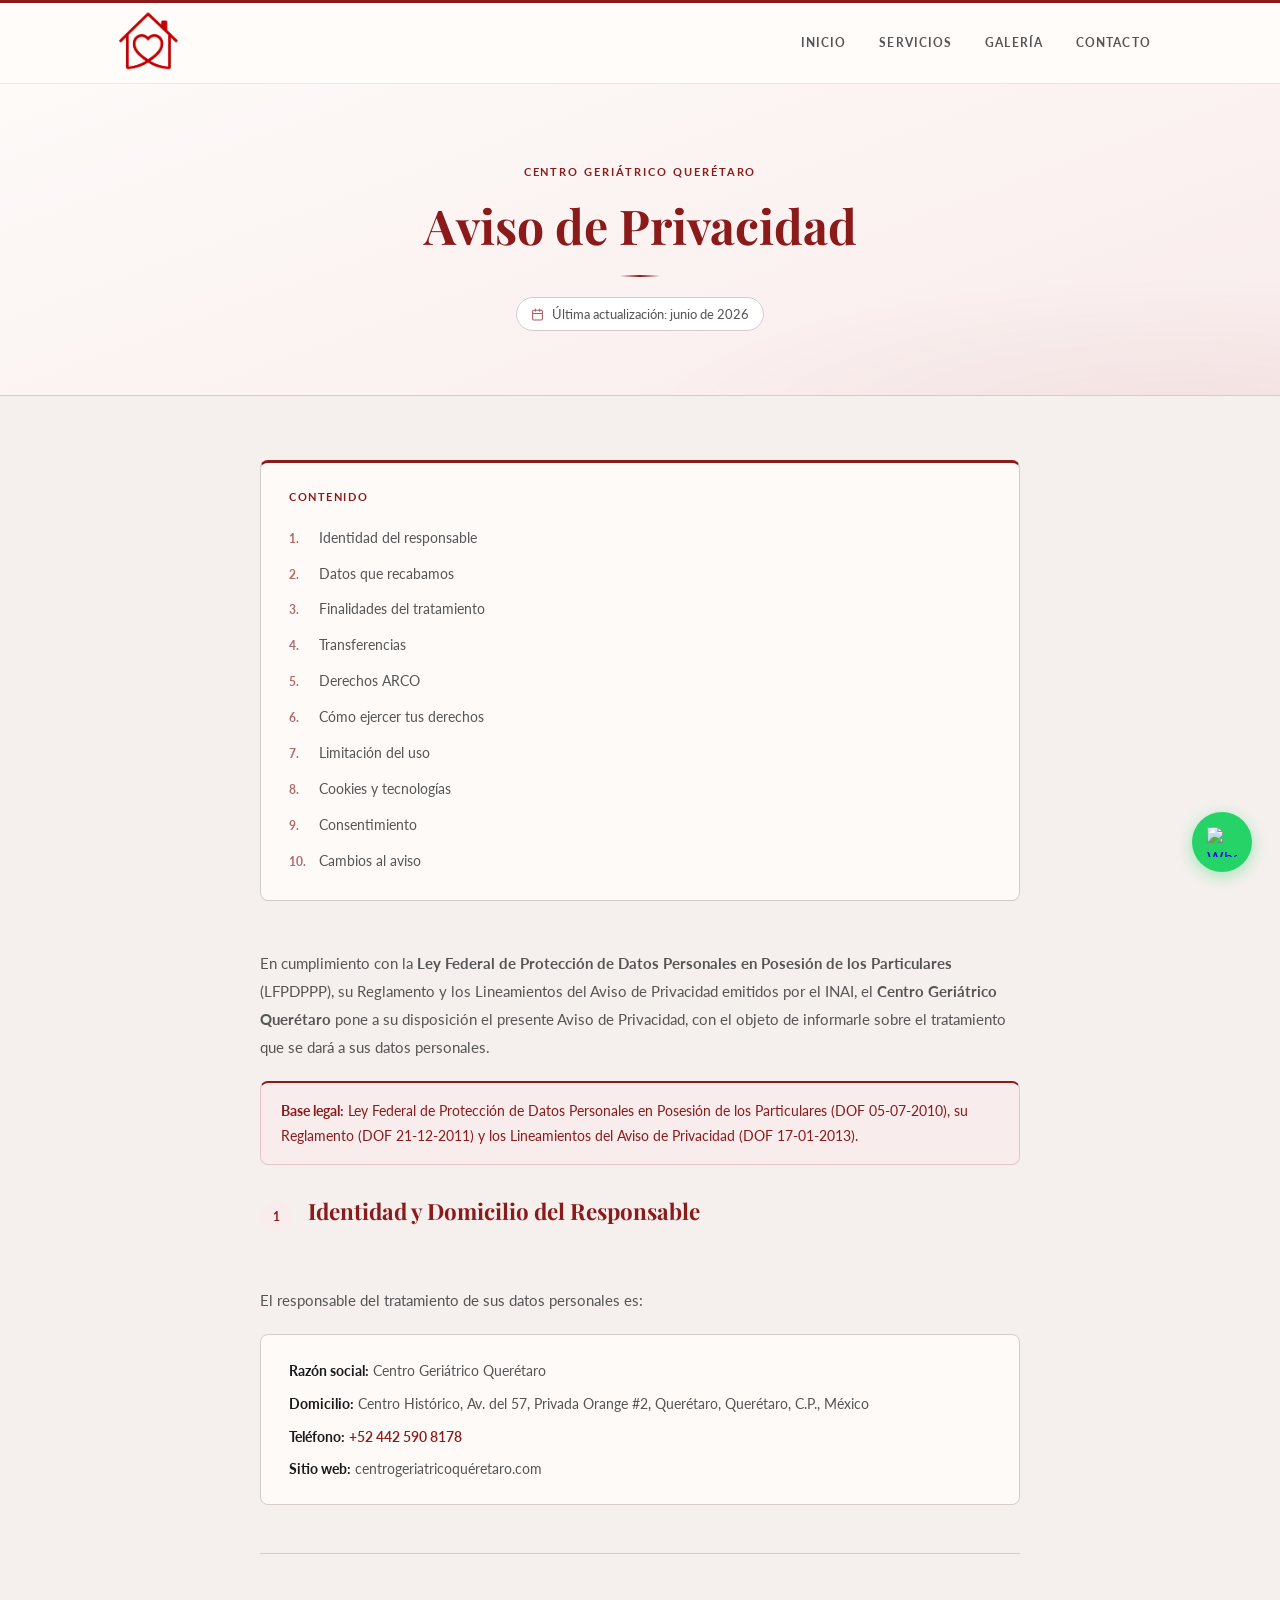
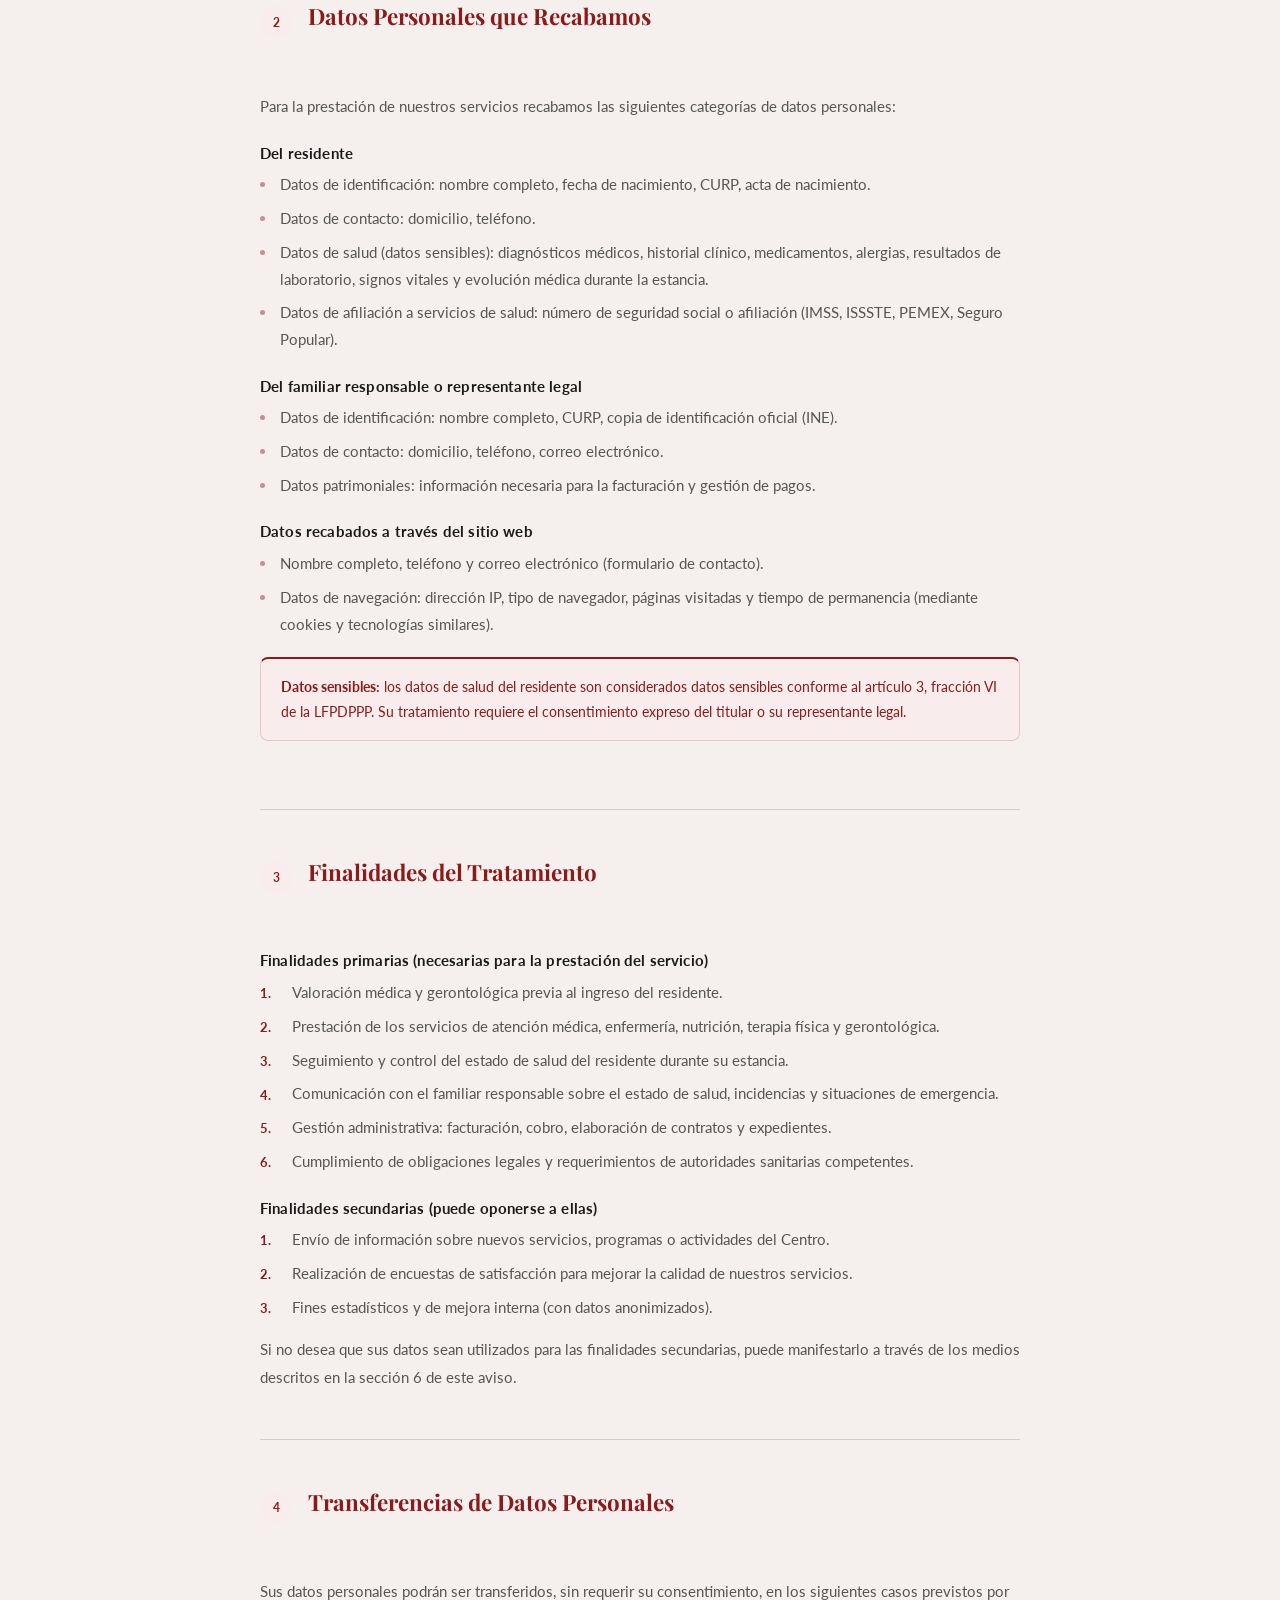
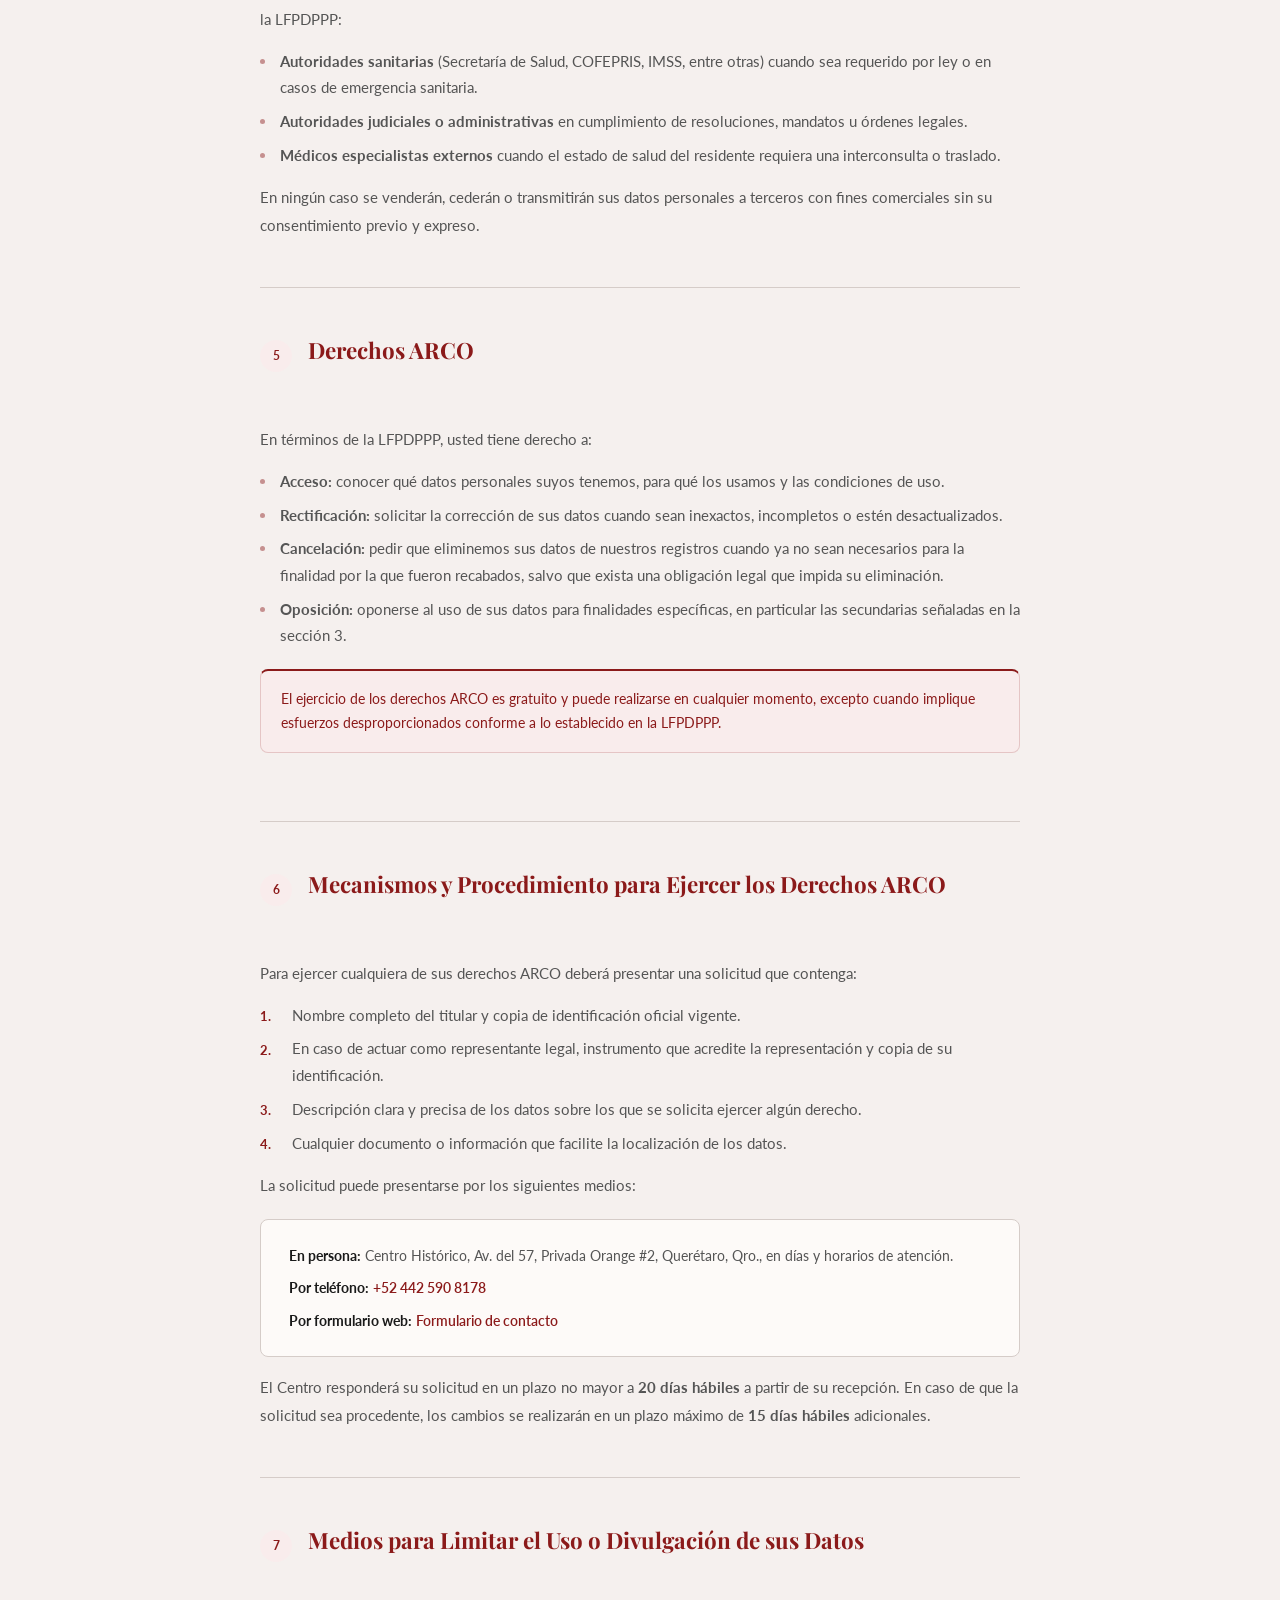
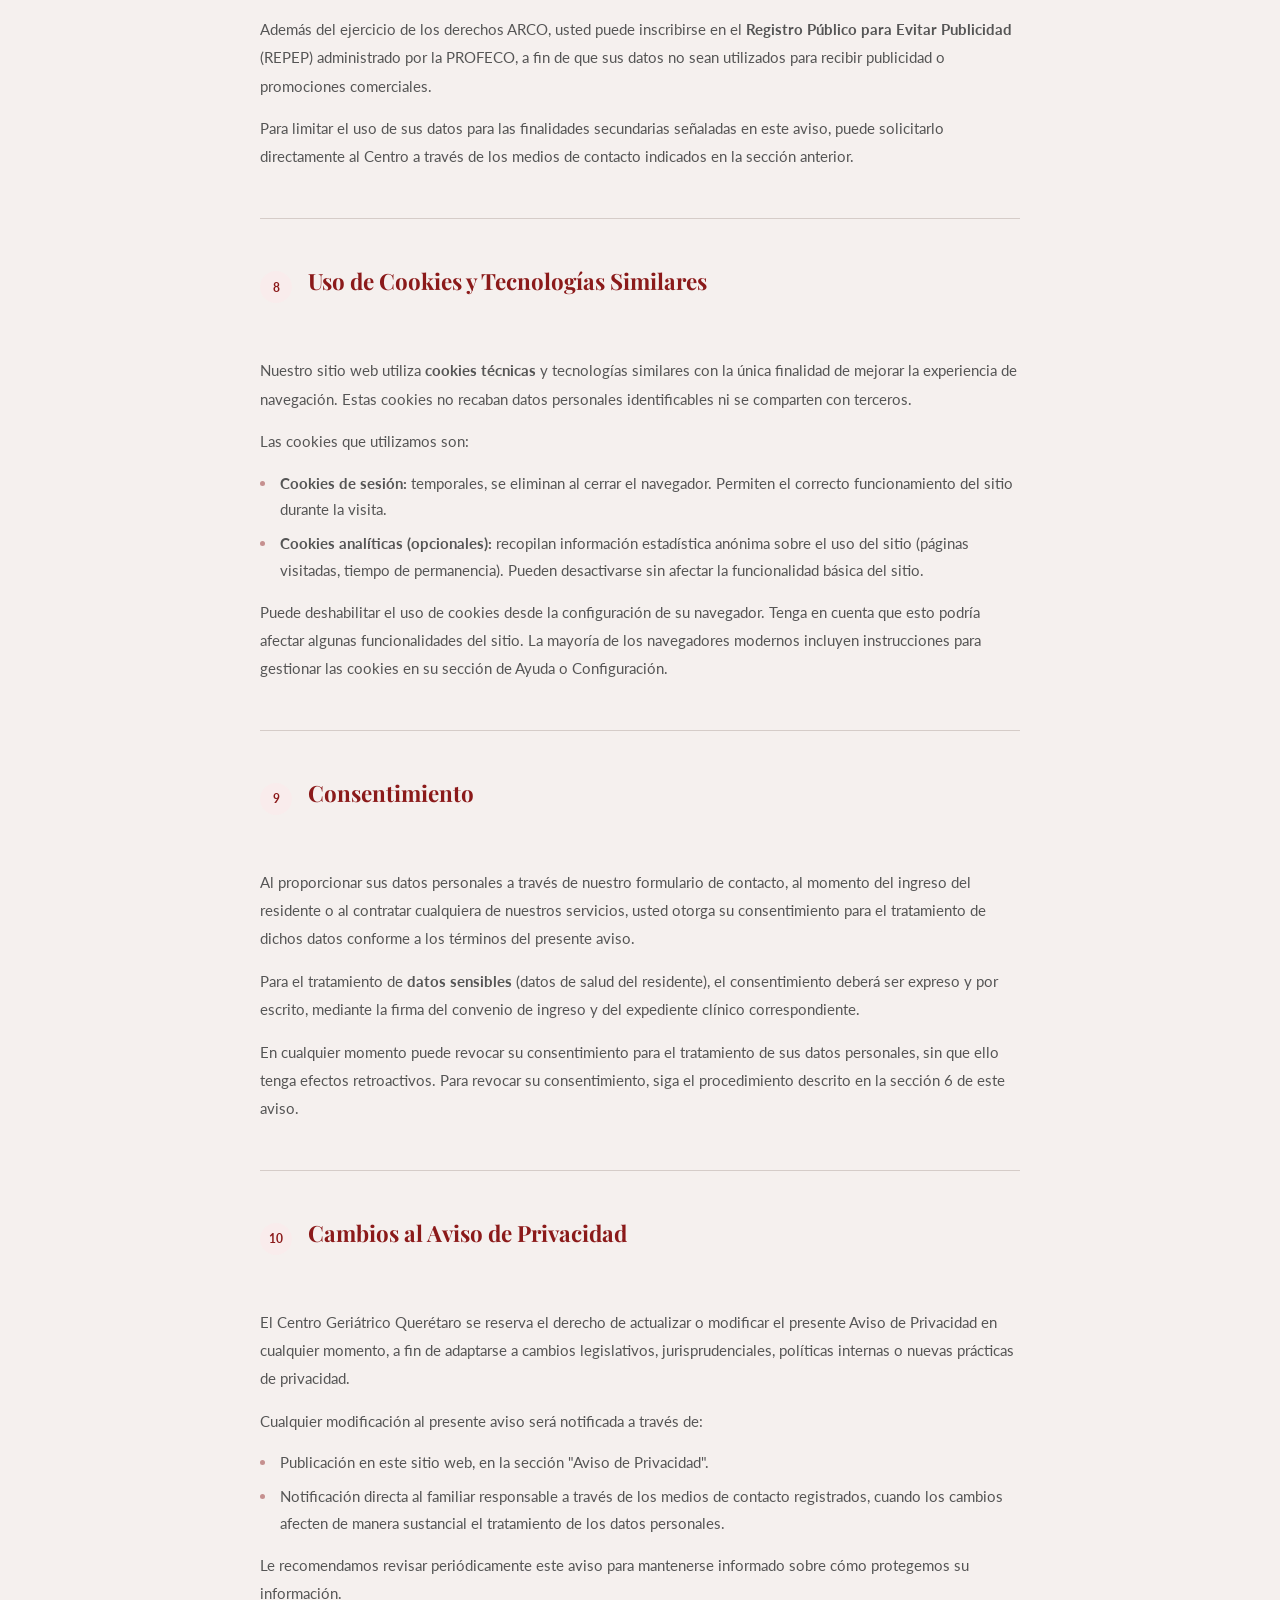
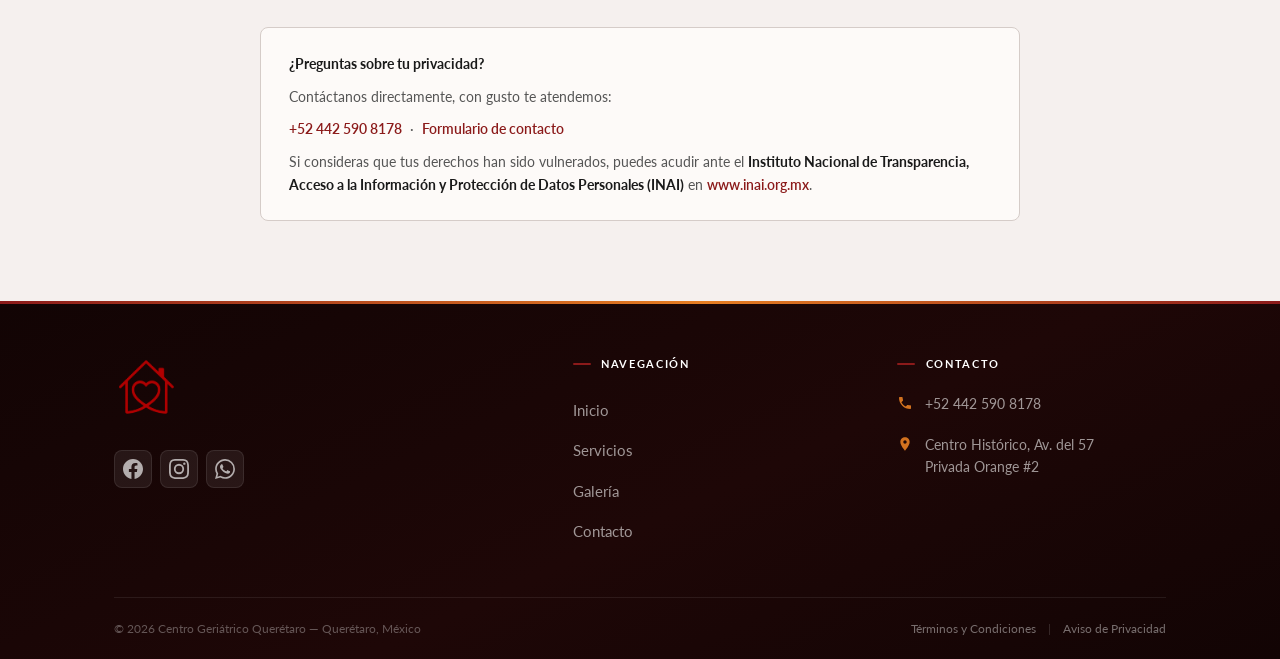
==== commit 690a96a0: "Actualiza número de WhatsApp y elimina dependencia del backend - Cambia todas las referencias de Wha" ====
--- a/aviso-privacidad.html
+++ b/aviso-privacidad.html
@@ -82,7 +82,7 @@
           <div class="legal-contact-box">
             <p><strong>Razón social:</strong> Centro Geriátrico Querétaro</p>
             <p><strong>Domicilio:</strong> Centro Histórico, Av. del 57, Privada Orange #2, Querétaro, Querétaro, C.P., México</p>
-            <p><strong>Teléfono:</strong> <a href="tel:+5214428120048">+52 442 812 0048</a></p>
+            <p><strong>Teléfono:</strong> <a href="tel:+524425908178">+52 442 590 8178</a></p>
             <p><strong>Sitio web:</strong> centrogeriatricoquéretaro.com</p>
           </div>
         </article>
@@ -195,7 +195,7 @@
           <p class="legal-p">La solicitud puede presentarse por los siguientes medios:</p>
           <div class="legal-contact-box">
             <p><strong>En persona:</strong> Centro Histórico, Av. del 57, Privada Orange #2, Querétaro, Qro., en días y horarios de atención.</p>
-            <p><strong>Por teléfono:</strong> <a href="tel:+5214428120048">+52 442 812 0048</a></p>
+            <p><strong>Por teléfono:</strong> <a href="tel:+524425908178">+52 442 590 8178</a></p>
             <p><strong>Por formulario web:</strong> <a href="contacto.html">Formulario de contacto</a></p>
           </div>
           <p class="legal-p" style="margin-top: 1rem;">El Centro responderá su solicitud en un plazo no mayor a <strong>20 días hábiles</strong> a partir de su recepción. En caso de que la solicitud sea procedente, los cambios se realizarán en un plazo máximo de <strong>15 días hábiles</strong> adicionales.</p>
@@ -254,7 +254,7 @@
             <p><strong>¿Preguntas sobre tu privacidad?</strong></p>
             <p>Contáctanos directamente, con gusto te atendemos:</p>
             <p>
-              <a href="tel:+5214428120048">+52 442 812 0048</a> &nbsp;·&nbsp;
+              <a href="tel:+524425908178">+52 442 590 8178</a> &nbsp;·&nbsp;
               <a href="contacto.html">Formulario de contacto</a>
             </p>
             <p>Si consideras que tus derechos han sido vulnerados, puedes acudir ante el <strong>Instituto Nacional de Transparencia, Acceso a la Información y Protección de Datos Personales (INAI)</strong> en <a href="https://www.inai.org.mx" target="_blank" rel="noopener">www.inai.org.mx</a>.</p>
@@ -283,7 +283,7 @@
             <a href="https://www.instagram.com/centro_geriatrico_qro" class="footer-social-link" aria-label="Instagram" target="_blank" rel="noopener">
               <svg viewBox="0 0 24 24" fill="currentColor" width="20" height="20" aria-hidden="true"><path d="M12 2.163c3.204 0 3.584.012 4.85.07 3.252.148 4.771 1.691 4.919 4.919.058 1.265.069 1.645.069 4.849 0 3.205-.012 3.584-.069 4.849-.149 3.225-1.664 4.771-4.919 4.919-1.266.058-1.644.07-4.85.07-3.204 0-3.584-.012-4.849-.07-3.26-.149-4.771-1.699-4.919-4.92-.058-1.265-.07-1.644-.07-4.849 0-3.204.013-3.583.07-4.849.149-3.227 1.664-4.771 4.919-4.919 1.266-.057 1.645-.069 4.849-.069zM12 0C8.741 0 8.333.014 7.053.072 2.695.272.273 2.69.073 7.052.014 8.333 0 8.741 0 12c0 3.259.014 3.668.072 4.948.2 4.358 2.618 6.78 6.98 6.98C8.333 23.986 8.741 24 12 24c3.259 0 3.668-.014 4.948-.072 4.354-.2 6.782-2.618 6.979-6.98.059-1.28.073-1.689.073-4.948 0-3.259-.014-3.667-.072-4.947-.196-4.354-2.617-6.78-6.979-6.98C15.668.014 15.259 0 12 0zm0 5.838a6.162 6.162 0 100 12.324 6.162 6.162 0 000-12.324zM12 16a4 4 0 110-8 4 4 0 010 8zm6.406-11.845a1.44 1.44 0 100 2.881 1.44 1.44 0 000-2.881z"/></svg>
             </a>
-            <a href="https://wa.me/5214428120048" class="footer-social-link" aria-label="WhatsApp" target="_blank" rel="noopener">
+            <a href="https://wa.me/524425908178" class="footer-social-link" aria-label="WhatsApp" target="_blank" rel="noopener">
               <svg viewBox="0 0 24 24" fill="currentColor" width="20" height="20" aria-hidden="true"><path d="M17.472 14.382c-.297-.149-1.758-.867-2.03-.967-.273-.099-.471-.148-.67.15-.197.297-.767.966-.94 1.164-.173.199-.347.223-.644.075-.297-.15-1.255-.463-2.39-1.475-.883-.788-1.48-1.761-1.653-2.059-.173-.297-.018-.458.13-.606.134-.133.298-.347.446-.52.149-.174.198-.298.298-.497.099-.198.05-.371-.025-.52-.075-.149-.669-1.612-.916-2.207-.242-.579-.487-.5-.669-.51-.173-.008-.371-.01-.57-.01-.198 0-.52.074-.792.372-.272.297-1.04 1.016-1.04 2.479 0 1.462 1.065 2.875 1.213 3.074.149.198 2.096 3.2 5.077 4.487.709.306 1.262.489 1.694.625.712.227 1.36.195 1.871.118.571-.085 1.758-.719 2.006-1.413.248-.694.248-1.289.173-1.413-.074-.124-.272-.198-.57-.347m-5.421 7.403h-.004a9.87 9.87 0 01-5.031-1.378l-.361-.214-3.741.982.998-3.648-.235-.374a9.86 9.86 0 01-1.51-5.26c.001-5.45 4.436-9.884 9.888-9.884 2.64 0 5.122 1.03 6.988 2.898a9.825 9.825 0 012.893 6.994c-.003 5.45-4.437 9.884-9.885 9.884m8.413-18.297A11.815 11.815 0 0012.05 0C5.495 0 .16 5.335.157 11.892c0 2.096.547 4.142 1.588 5.945L.057 24l6.305-1.654a11.882 11.882 0 005.683 1.448h.005c6.554 0 11.89-5.335 11.893-11.893a11.821 11.821 0 00-3.48-8.413z"/></svg>
             </a>
           </div>
@@ -306,7 +306,7 @@
           <ul class="footer-contact-list">
             <li>
               <svg viewBox="0 0 24 24" fill="currentColor" width="16" height="16" aria-hidden="true"><path d="M6.62 10.79c1.44 2.83 3.76 5.14 6.59 6.59l2.2-2.2c.27-.27.67-.36 1.02-.24 1.12.37 2.33.57 3.57.57.55 0 1 .45 1 1V20c0 .55-.45 1-1 1-9.39 0-17-7.61-17-17 0-.55.45-1 1-1h3.5c.55 0 1 .45 1 1 0 1.25.2 2.45.57 3.57.11.35.03.74-.25 1.02l-2.2 2.2z"/></svg>
-              <a href="tel:+5214428120048">+52 442 812 0048</a>
+              <a href="tel:+524425908178">+52 442 590 8178</a>
             </li>
             <li>
               <svg viewBox="0 0 24 24" fill="currentColor" width="16" height="16" aria-hidden="true"><path d="M12 2C8.13 2 5 5.13 5 9c0 5.25 7 13 7 13s7-7.75 7-13c0-3.87-3.13-7-7-7zm0 9.5c-1.38 0-2.5-1.12-2.5-2.5s1.12-2.5 2.5-2.5 2.5 1.12 2.5 2.5-1.12 2.5-2.5 2.5z"/></svg>
@@ -331,7 +331,7 @@
   </footer>
 
   <!-- Botón flotante WhatsApp -->
-  <a href="https://wa.me/5214428120048?text=Hola%2C%20me%20gustar%C3%ADa%20recibir%20informaci%C3%B3n%20sobre%20el%20Centro%20Geri%C3%A1trico%20Quer%C3%A9taro"
+  <a href="https://wa.me/524425908178?text=Hola%2C%20me%20gustar%C3%ADa%20recibir%20informaci%C3%B3n%20sobre%20el%20Centro%20Geri%C3%A1trico%20Quer%C3%A9taro"
      class="whatsapp-float"
      target="_blank"
      rel="noopener"
